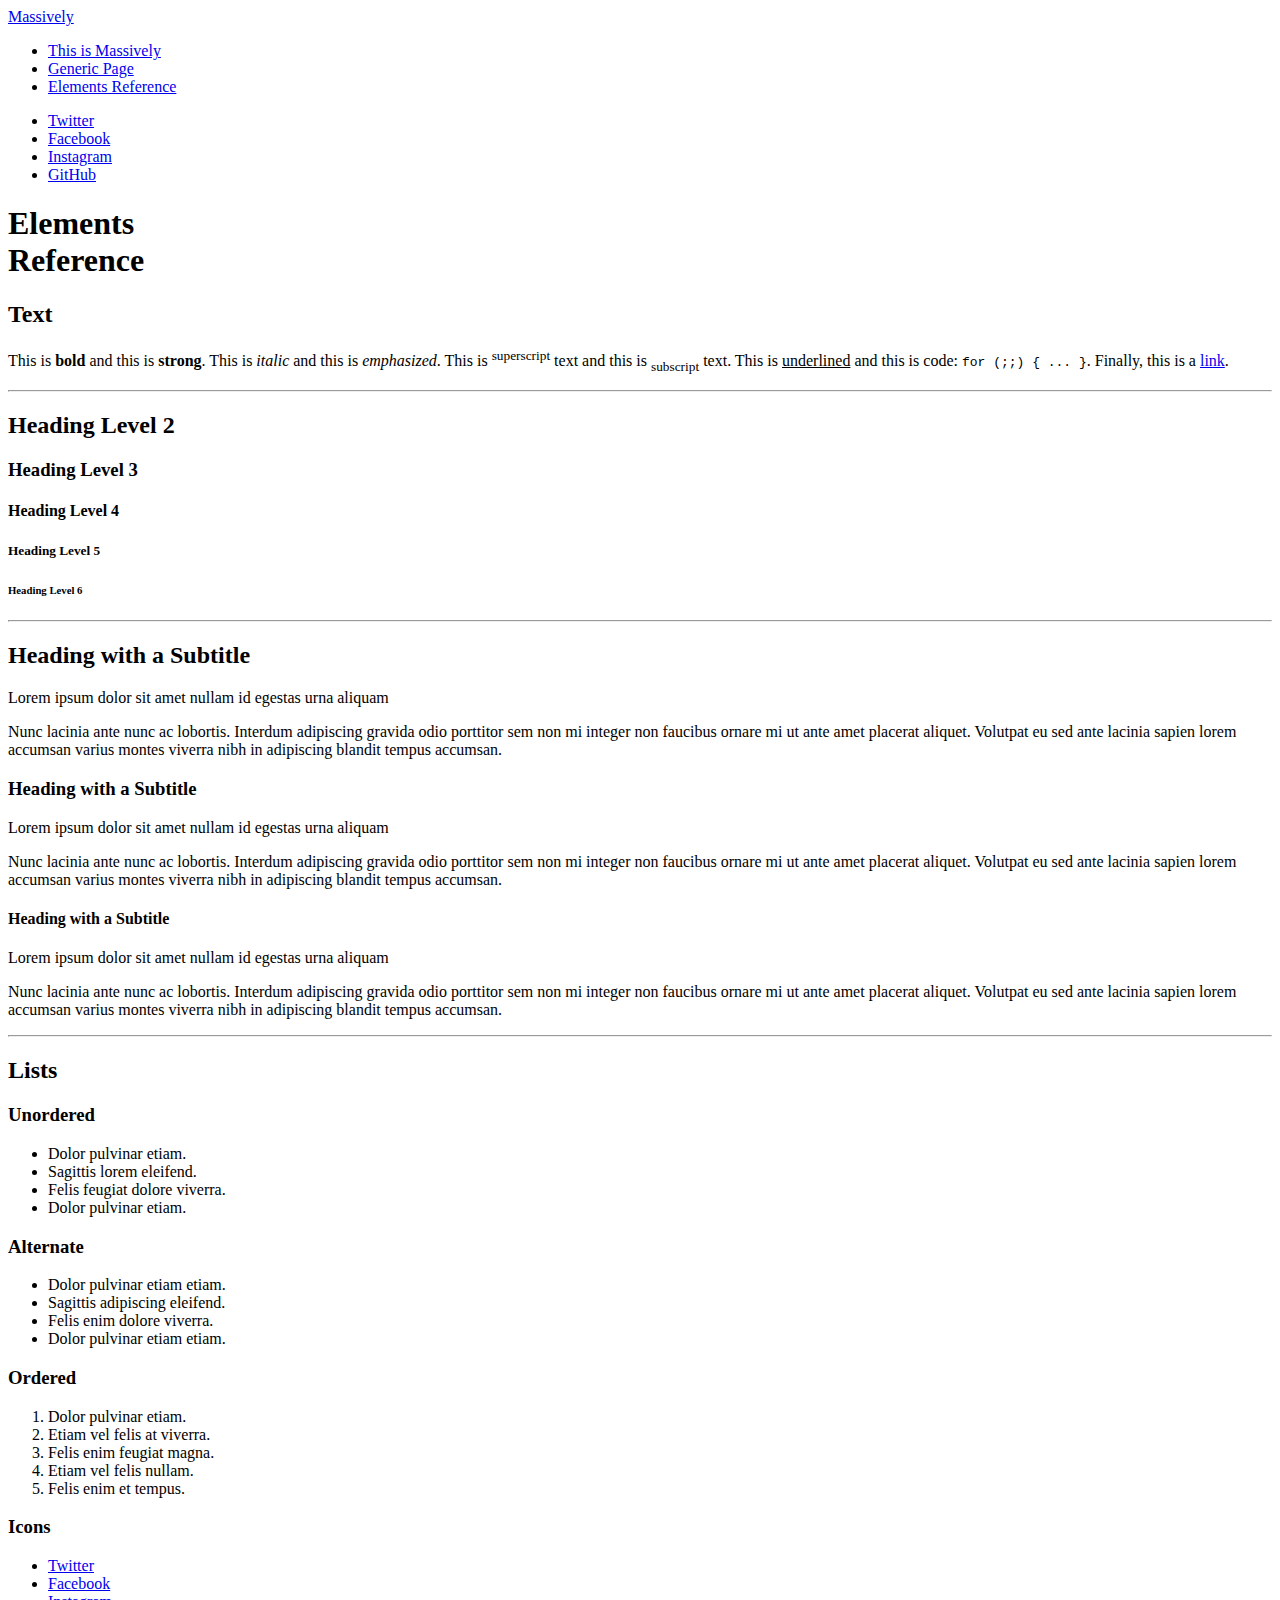
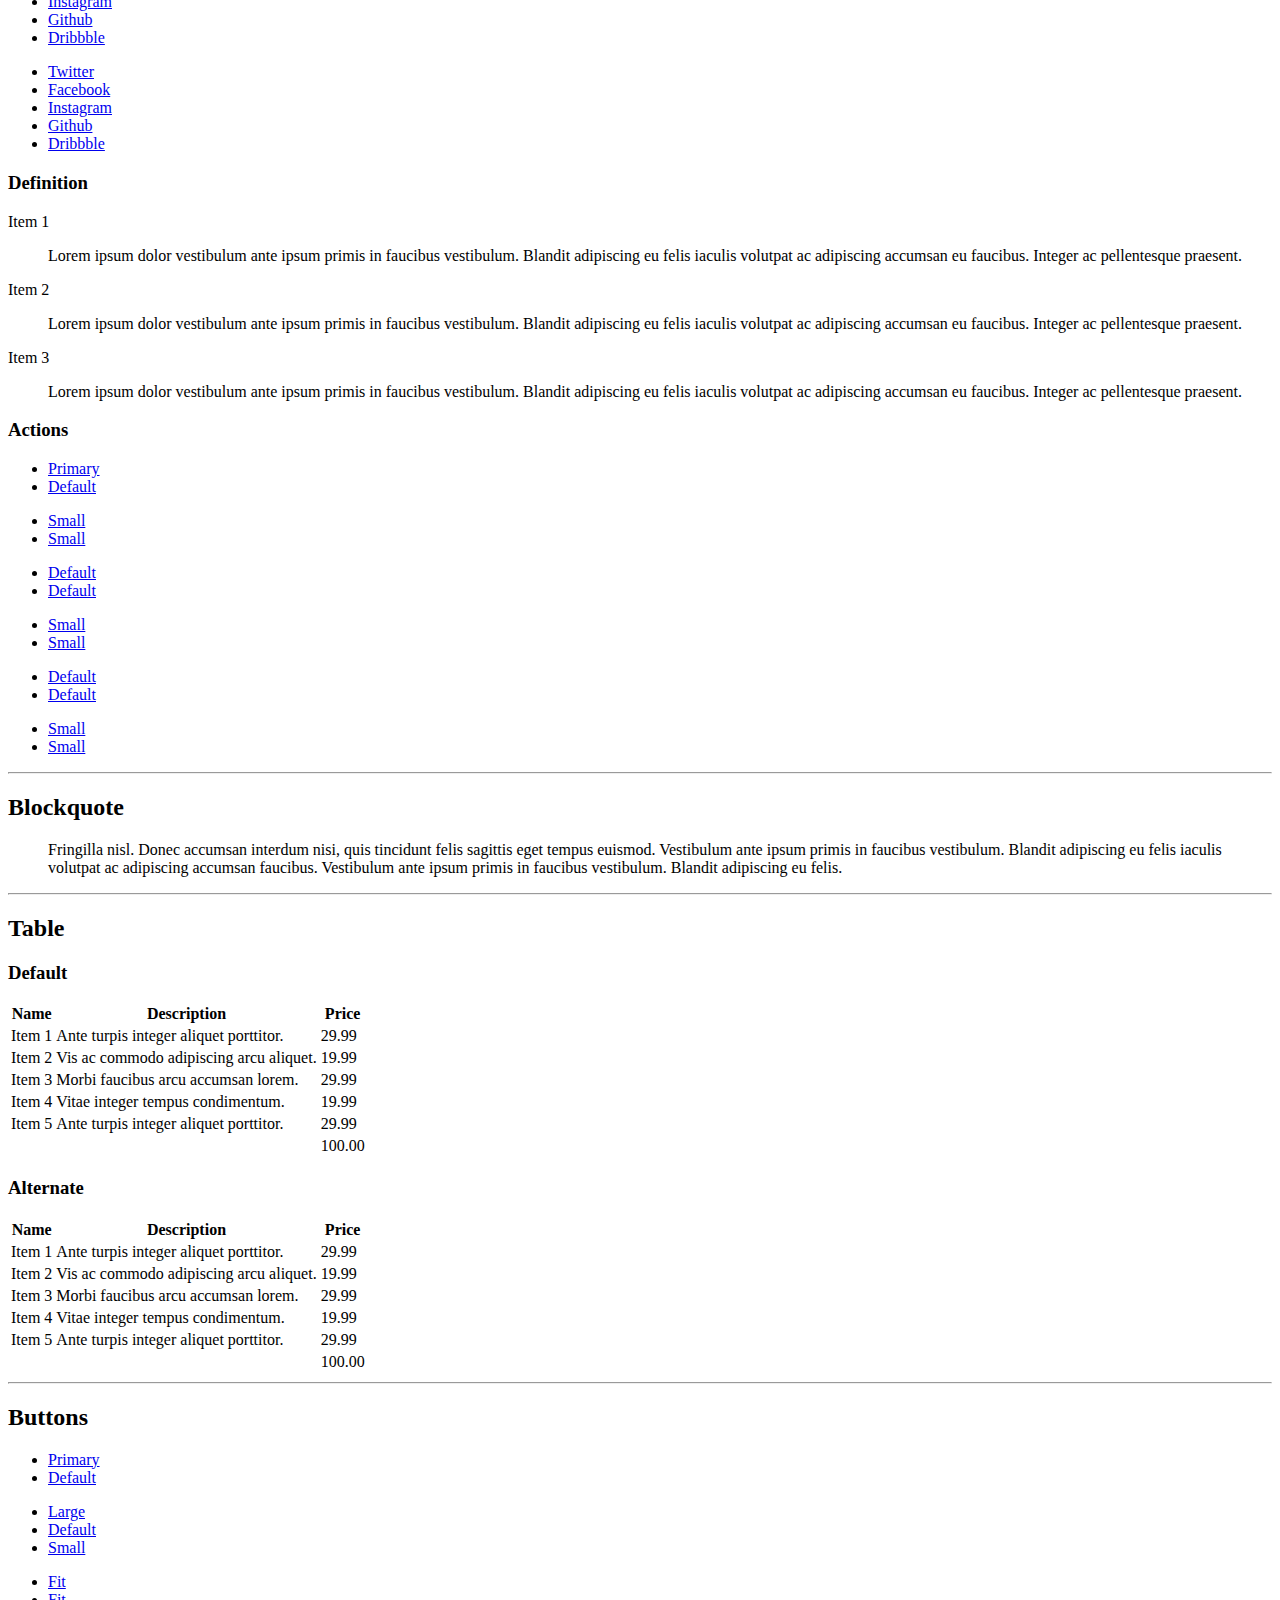
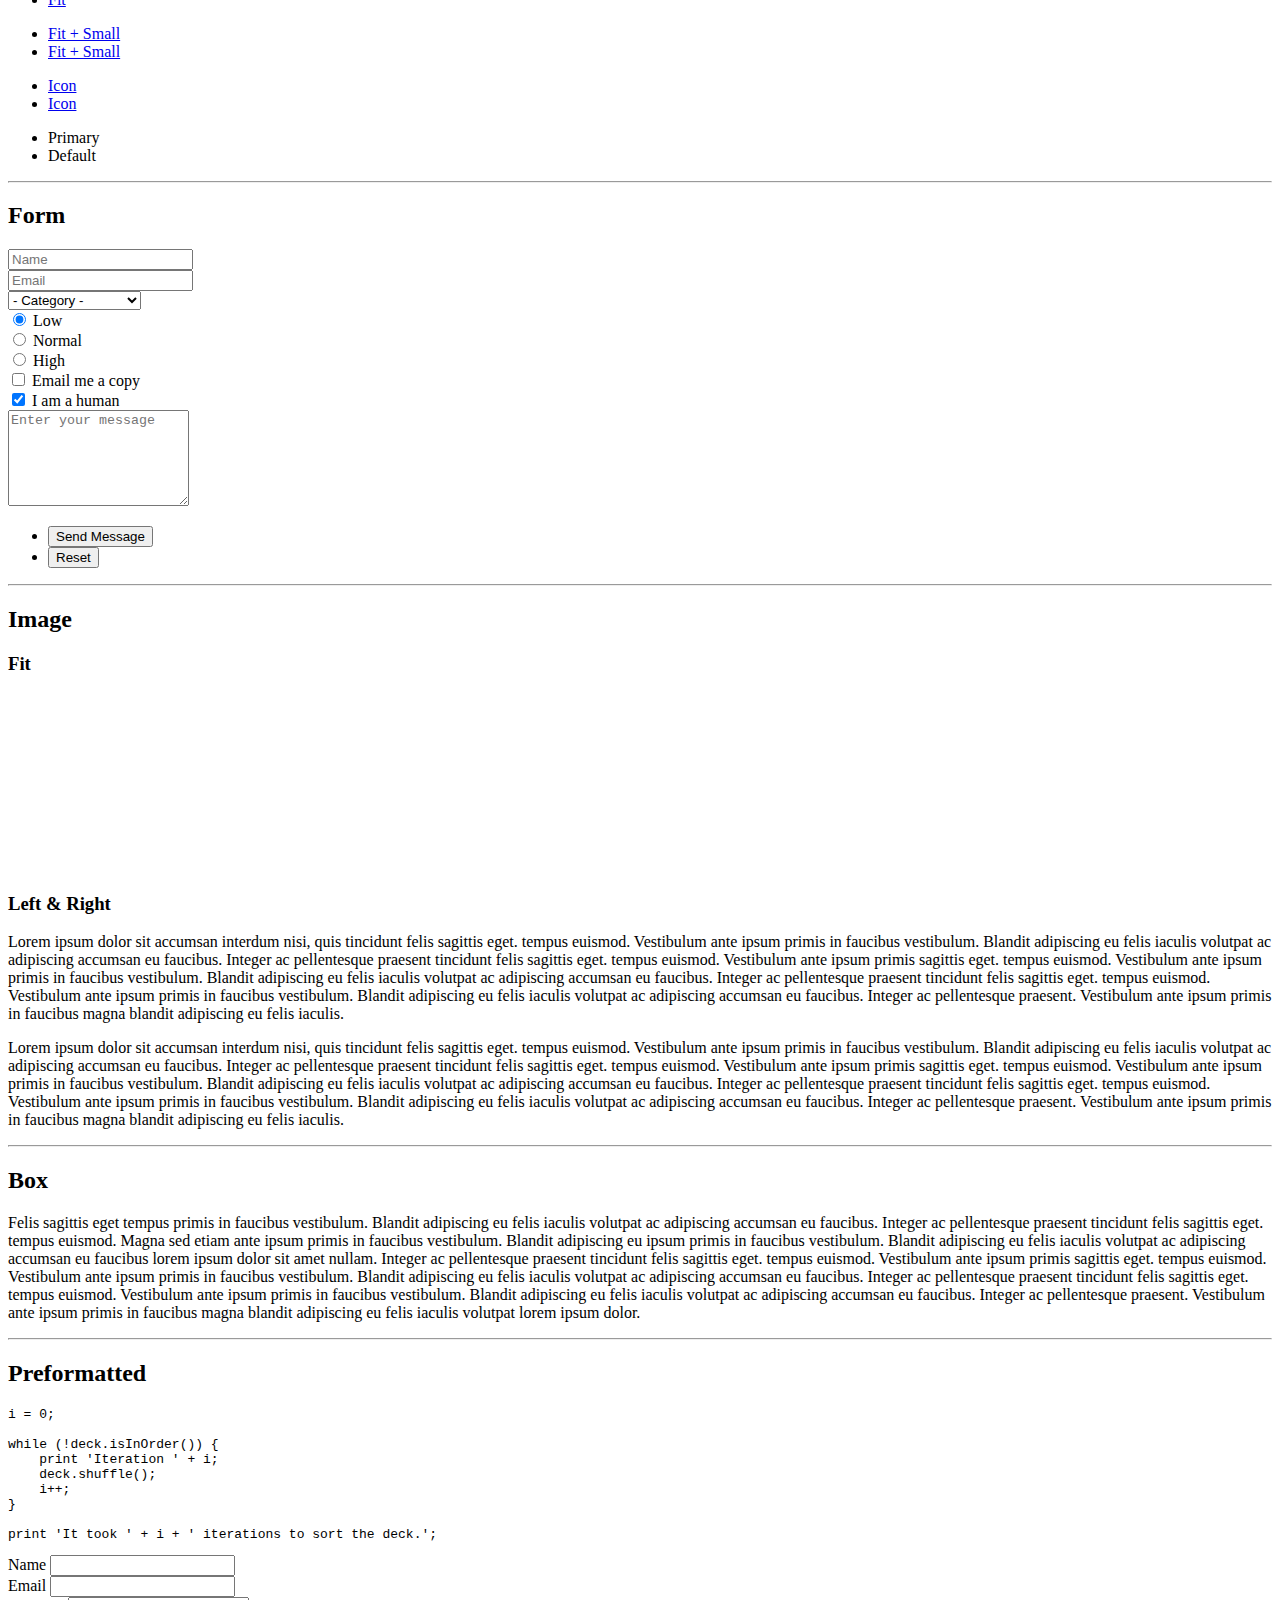
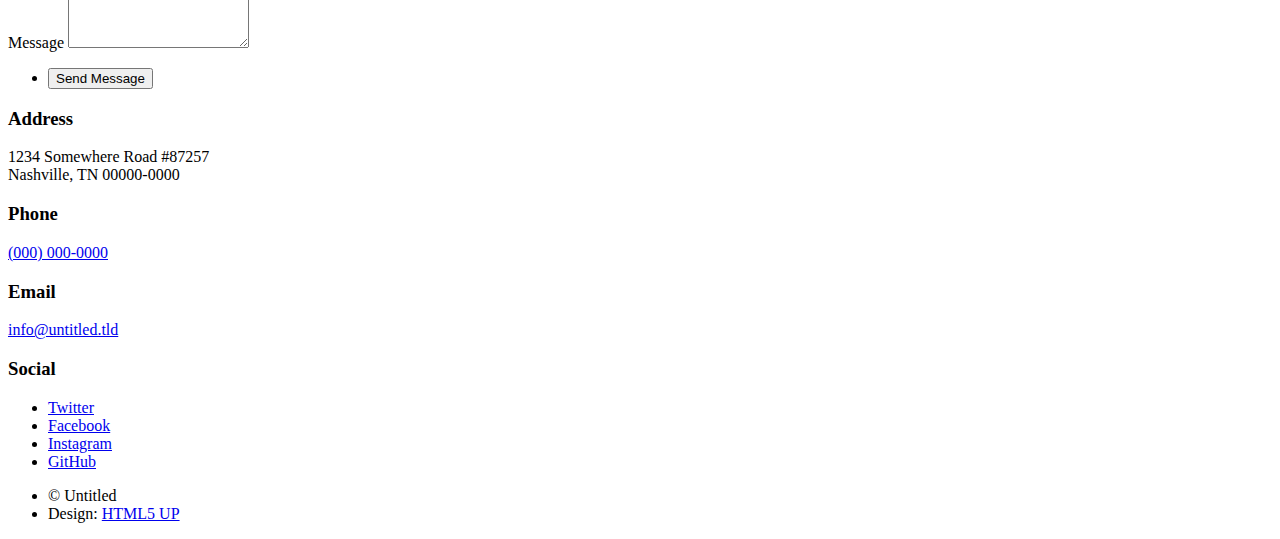
==== elements.html @ d2942ad8 "Add files via upload" ====
<!DOCTYPE HTML>
<!--
	Massively by HTML5 UP
	html5up.net | @ajlkn
	Free for personal and commercial use under the CCA 3.0 license (html5up.net/license)
-->
<html>
	<head>
		<title>Elements Reference - Massively by HTML5 UP</title>
		<meta charset="utf-8" />
		<meta name="viewport" content="width=device-width, initial-scale=1, user-scalable=no" />
		<link rel="stylesheet" href="assets/css/main.css" />
		<noscript><link rel="stylesheet" href="assets/css/noscript.css" /></noscript>
	</head>
	<body class="is-preload">

		<!-- Wrapper -->
			<div id="wrapper">

				<!-- Header -->
					<header id="header">
						<a href="index.html" class="logo">Massively</a>
					</header>

				<!-- Nav -->
					<nav id="nav">
						<ul class="links">
							<li><a href="index.html">This is Massively</a></li>
							<li><a href="generic.html">Generic Page</a></li>
							<li class="active"><a href="elements.html">Elements Reference</a></li>
						</ul>
						<ul class="icons">
							<li><a href="#" class="icon brands fa-twitter"><span class="label">Twitter</span></a></li>
							<li><a href="#" class="icon brands fa-facebook-f"><span class="label">Facebook</span></a></li>
							<li><a href="#" class="icon brands fa-instagram"><span class="label">Instagram</span></a></li>
							<li><a href="#" class="icon brands fa-github"><span class="label">GitHub</span></a></li>
						</ul>
					</nav>

				<!-- Main -->
					<div id="main">

						<!-- Post -->
							<section class="post">
								<header class="major">
									<h1>Elements<br />
									Reference</h1>
								</header>

								<!-- Text stuff -->
									<h2>Text</h2>
									<p>This is <b>bold</b> and this is <strong>strong</strong>. This is <i>italic</i> and this is <em>emphasized</em>.
									This is <sup>superscript</sup> text and this is <sub>subscript</sub> text.
									This is <u>underlined</u> and this is code: <code>for (;;) { ... }</code>.
									Finally, this is a <a href="#">link</a>.</p>
									<hr />
									<h2>Heading Level 2</h2>
									<h3>Heading Level 3</h3>
									<h4>Heading Level 4</h4>
									<h5>Heading Level 5</h5>
									<h6>Heading Level 6</h6>
									<hr />
									<header>
										<h2>Heading with a Subtitle</h2>
										<p>Lorem ipsum dolor sit amet nullam id egestas urna aliquam</p>
									</header>
									<p>Nunc lacinia ante nunc ac lobortis. Interdum adipiscing gravida odio porttitor sem non mi integer non faucibus ornare mi ut ante amet placerat aliquet. Volutpat eu sed ante lacinia sapien lorem accumsan varius montes viverra nibh in adipiscing blandit tempus accumsan.</p>
									<header>
										<h3>Heading with a Subtitle</h3>
										<p>Lorem ipsum dolor sit amet nullam id egestas urna aliquam</p>
									</header>
									<p>Nunc lacinia ante nunc ac lobortis. Interdum adipiscing gravida odio porttitor sem non mi integer non faucibus ornare mi ut ante amet placerat aliquet. Volutpat eu sed ante lacinia sapien lorem accumsan varius montes viverra nibh in adipiscing blandit tempus accumsan.</p>
									<header>
										<h4>Heading with a Subtitle</h4>
										<p>Lorem ipsum dolor sit amet nullam id egestas urna aliquam</p>
									</header>
									<p>Nunc lacinia ante nunc ac lobortis. Interdum adipiscing gravida odio porttitor sem non mi integer non faucibus ornare mi ut ante amet placerat aliquet. Volutpat eu sed ante lacinia sapien lorem accumsan varius montes viverra nibh in adipiscing blandit tempus accumsan.</p>

									<hr />

								<!-- Lists -->
									<h2>Lists</h2>
									<div class="row">
										<div class="col-6 col-12-small">

											<h3>Unordered</h3>
											<ul>
												<li>Dolor pulvinar etiam.</li>
												<li>Sagittis lorem eleifend.</li>
												<li>Felis feugiat dolore viverra.</li>
												<li>Dolor pulvinar etiam.</li>
											</ul>

											<h3>Alternate</h3>
											<ul class="alt">
												<li>Dolor pulvinar etiam etiam.</li>
												<li>Sagittis adipiscing eleifend.</li>
												<li>Felis enim dolore viverra.</li>
												<li>Dolor pulvinar etiam etiam.</li>
											</ul>

										</div>
										<div class="col-6 col-12-small">

											<h3>Ordered</h3>
											<ol>
												<li>Dolor pulvinar etiam.</li>
												<li>Etiam vel felis at viverra.</li>
												<li>Felis enim feugiat magna.</li>
												<li>Etiam vel felis nullam.</li>
												<li>Felis enim et tempus.</li>
											</ol>

											<h3>Icons</h3>
											<ul class="icons">
												<li><a href="#" class="icon brands fa-twitter"><span class="label">Twitter</span></a></li>
												<li><a href="#" class="icon brands fa-facebook-f"><span class="label">Facebook</span></a></li>
												<li><a href="#" class="icon brands fa-instagram"><span class="label">Instagram</span></a></li>
												<li><a href="#" class="icon brands fa-github"><span class="label">Github</span></a></li>
												<li><a href="#" class="icon brands fa-dribbble"><span class="label">Dribbble</span></a></li>
											</ul>
											<ul class="icons alt">
												<li><a href="#" class="icon brands alt fa-twitter"><span class="label">Twitter</span></a></li>
												<li><a href="#" class="icon brands alt fa-facebook-f"><span class="label">Facebook</span></a></li>
												<li><a href="#" class="icon brands alt fa-instagram"><span class="label">Instagram</span></a></li>
												<li><a href="#" class="icon brands alt fa-github"><span class="label">Github</span></a></li>
												<li><a href="#" class="icon brands alt fa-dribbble"><span class="label">Dribbble</span></a></li>
											</ul>

										</div>
									</div>
									<h3>Definition</h3>
									<dl>
										<dt>Item 1</dt>
										<dd>
											<p>Lorem ipsum dolor vestibulum ante ipsum primis in faucibus vestibulum. Blandit adipiscing eu felis iaculis volutpat ac adipiscing accumsan eu faucibus. Integer ac pellentesque praesent.</p>
										</dd>
										<dt>Item 2</dt>
										<dd>
											<p>Lorem ipsum dolor vestibulum ante ipsum primis in faucibus vestibulum. Blandit adipiscing eu felis iaculis volutpat ac adipiscing accumsan eu faucibus. Integer ac pellentesque praesent.</p>
										</dd>
										<dt>Item 3</dt>
										<dd>
											<p>Lorem ipsum dolor vestibulum ante ipsum primis in faucibus vestibulum. Blandit adipiscing eu felis iaculis volutpat ac adipiscing accumsan eu faucibus. Integer ac pellentesque praesent.</p>
										</dd>
									</dl>

									<h3>Actions</h3>
									<ul class="actions">
										<li><a href="#" class="button primary">Primary</a></li>
										<li><a href="#" class="button">Default</a></li>
									</ul>
									<ul class="actions small">
										<li><a href="#" class="button primary small">Small</a></li>
										<li><a href="#" class="button small">Small</a></li>
									</ul>
									<div class="row">
										<div class="col-6 col-12-small">
											<ul class="actions stacked">
												<li><a href="#" class="button primary">Default</a></li>
												<li><a href="#" class="button">Default</a></li>
											</ul>
										</div>
										<div class="col-6 col-12-small">
											<ul class="actions stacked">
												<li><a href="#" class="button primary small">Small</a></li>
												<li><a href="#" class="button small">Small</a></li>
											</ul>
										</div>
									</div>
									<div class="row">
										<div class="col-6 col-12-small">
											<ul class="actions stacked">
												<li><a href="#" class="button primary fit">Default</a></li>
												<li><a href="#" class="button fit">Default</a></li>
											</ul>
										</div>
										<div class="col-6 col-12-small">
											<ul class="actions stacked">
												<li><a href="#" class="button primary small fit">Small</a></li>
												<li><a href="#" class="button small fit">Small</a></li>
											</ul>
										</div>
									</div>

									<hr />

								<!-- Blockquote -->
									<h2>Blockquote</h2>
									<blockquote>Fringilla nisl. Donec accumsan interdum nisi, quis tincidunt felis sagittis eget tempus euismod. Vestibulum ante ipsum primis in faucibus vestibulum. Blandit adipiscing eu felis iaculis volutpat ac adipiscing accumsan faucibus. Vestibulum ante ipsum primis in faucibus vestibulum. Blandit adipiscing eu felis.</blockquote>

									<hr />

								<!-- Table -->
									<h2>Table</h2>

									<h3>Default</h3>
									<div class="table-wrapper">
										<table>
											<thead>
												<tr>
													<th>Name</th>
													<th>Description</th>
													<th>Price</th>
												</tr>
											</thead>
											<tbody>
												<tr>
													<td>Item 1</td>
													<td>Ante turpis integer aliquet porttitor.</td>
													<td>29.99</td>
												</tr>
												<tr>
													<td>Item 2</td>
													<td>Vis ac commodo adipiscing arcu aliquet.</td>
													<td>19.99</td>
												</tr>
												<tr>
													<td>Item 3</td>
													<td> Morbi faucibus arcu accumsan lorem.</td>
													<td>29.99</td>
												</tr>
												<tr>
													<td>Item 4</td>
													<td>Vitae integer tempus condimentum.</td>
													<td>19.99</td>
												</tr>
												<tr>
													<td>Item 5</td>
													<td>Ante turpis integer aliquet porttitor.</td>
													<td>29.99</td>
												</tr>
											</tbody>
											<tfoot>
												<tr>
													<td colspan="2"></td>
													<td>100.00</td>
												</tr>
											</tfoot>
										</table>
									</div>

									<h3>Alternate</h3>
									<div class="table-wrapper">
										<table class="alt">
											<thead>
												<tr>
													<th>Name</th>
													<th>Description</th>
													<th>Price</th>
												</tr>
											</thead>
											<tbody>
												<tr>
													<td>Item 1</td>
													<td>Ante turpis integer aliquet porttitor.</td>
													<td>29.99</td>
												</tr>
												<tr>
													<td>Item 2</td>
													<td>Vis ac commodo adipiscing arcu aliquet.</td>
													<td>19.99</td>
												</tr>
												<tr>
													<td>Item 3</td>
													<td> Morbi faucibus arcu accumsan lorem.</td>
													<td>29.99</td>
												</tr>
												<tr>
													<td>Item 4</td>
													<td>Vitae integer tempus condimentum.</td>
													<td>19.99</td>
												</tr>
												<tr>
													<td>Item 5</td>
													<td>Ante turpis integer aliquet porttitor.</td>
													<td>29.99</td>
												</tr>
											</tbody>
											<tfoot>
												<tr>
													<td colspan="2"></td>
													<td>100.00</td>
												</tr>
											</tfoot>
										</table>
									</div>

									<hr />

								<!-- Buttons -->
									<h2>Buttons</h2>
									<ul class="actions">
										<li><a href="#" class="button primary">Primary</a></li>
										<li><a href="#" class="button">Default</a></li>
									</ul>
									<ul class="actions">
										<li><a href="#" class="button primary large">Large</a></li>
										<li><a href="#" class="button">Default</a></li>
										<li><a href="#" class="button small">Small</a></li>
									</ul>
									<ul class="actions fit">
										<li><a href="#" class="button primary fit">Fit</a></li>
										<li><a href="#" class="button fit">Fit</a></li>
									</ul>
									<ul class="actions fit small">
										<li><a href="#" class="button primary fit small">Fit + Small</a></li>
										<li><a href="#" class="button fit small">Fit + Small</a></li>
									</ul>
									<ul class="actions">
										<li><a href="#" class="button primary icon solid fa-search">Icon</a></li>
										<li><a href="#" class="button icon solid fa-download">Icon</a></li>
									</ul>
									<ul class="actions">
										<li><span class="button primary disabled">Primary</span></li>
										<li><span class="button disabled">Default</span></li>
									</ul>

									<hr />

								<!-- Form -->
									<h2>Form</h2>

									<form method="post" action="#">
										<div class="row gtr-uniform">
											<div class="col-6 col-12-xsmall">
												<input type="text" name="demo-name" id="demo-name" value="" placeholder="Name" />
											</div>
											<div class="col-6 col-12-xsmall">
												<input type="email" name="demo-email" id="demo-email" value="" placeholder="Email" />
											</div>
											<!-- Break -->
											<div class="col-12">
												<select name="demo-category" id="demo-category">
													<option value="">- Category -</option>
													<option value="1">Manufacturing</option>
													<option value="1">Shipping</option>
													<option value="1">Administration</option>
													<option value="1">Human Resources</option>
												</select>
											</div>
											<!-- Break -->
											<div class="col-4 col-12-small">
												<input type="radio" id="demo-priority-low" name="demo-priority" checked>
												<label for="demo-priority-low">Low</label>
											</div>
											<div class="col-4 col-12-small">
												<input type="radio" id="demo-priority-normal" name="demo-priority">
												<label for="demo-priority-normal">Normal</label>
											</div>
											<div class="col-4 col-12-small">
												<input type="radio" id="demo-priority-high" name="demo-priority">
												<label for="demo-priority-high">High</label>
											</div>
											<!-- Break -->
											<div class="col-6 col-12-small">
												<input type="checkbox" id="demo-copy" name="demo-copy">
												<label for="demo-copy">Email me a copy</label>
											</div>
											<div class="col-6 col-12-small">
												<input type="checkbox" id="demo-human" name="demo-human" checked>
												<label for="demo-human">I am a human</label>
											</div>
											<!-- Break -->
											<div class="col-12">
												<textarea name="demo-message" id="demo-message" placeholder="Enter your message" rows="6"></textarea>
											</div>
											<!-- Break -->
											<div class="col-12">
												<ul class="actions">
													<li><input type="submit" value="Send Message" class="primary" /></li>
													<li><input type="reset" value="Reset" /></li>
												</ul>
											</div>
										</div>
									</form>

									<hr />

								<!-- Image -->
									<h2>Image</h2>

									<h3>Fit</h3>
									<span class="image fit"><img src="images/pic01.jpg" alt="" /></span>
									<div class="box alt">
										<div class="row gtr-50 gtr-uniform">
											<div class="col-4"><span class="image fit"><img src="images/pic02.jpg" alt="" /></span></div>
											<div class="col-4"><span class="image fit"><img src="images/pic03.jpg" alt="" /></span></div>
											<div class="col-4"><span class="image fit"><img src="images/pic04.jpg" alt="" /></span></div>
											<!-- Break -->
											<div class="col-4"><span class="image fit"><img src="images/pic04.jpg" alt="" /></span></div>
											<div class="col-4"><span class="image fit"><img src="images/pic02.jpg" alt="" /></span></div>
											<div class="col-4"><span class="image fit"><img src="images/pic03.jpg" alt="" /></span></div>
											<!-- Break -->
											<div class="col-4"><span class="image fit"><img src="images/pic03.jpg" alt="" /></span></div>
											<div class="col-4"><span class="image fit"><img src="images/pic04.jpg" alt="" /></span></div>
											<div class="col-4"><span class="image fit"><img src="images/pic02.jpg" alt="" /></span></div>
										</div>
									</div>

									<h3>Left &amp; Right</h3>
									<p><span class="image left"><img src="images/pic08.jpg" alt="" /></span>Lorem ipsum dolor sit accumsan interdum nisi, quis tincidunt felis sagittis eget. tempus euismod. Vestibulum ante ipsum primis in faucibus vestibulum. Blandit adipiscing eu felis iaculis volutpat ac adipiscing accumsan eu faucibus. Integer ac pellentesque praesent tincidunt felis sagittis eget. tempus euismod. Vestibulum ante ipsum primis sagittis eget. tempus euismod. Vestibulum ante ipsum primis in faucibus vestibulum. Blandit adipiscing eu felis iaculis volutpat ac adipiscing accumsan eu faucibus. Integer ac pellentesque praesent tincidunt felis sagittis eget. tempus euismod. Vestibulum ante ipsum primis in faucibus vestibulum. Blandit adipiscing eu felis iaculis volutpat ac adipiscing accumsan eu faucibus. Integer ac pellentesque praesent. Vestibulum ante ipsum primis in faucibus magna blandit adipiscing eu felis iaculis.</p>
									<p><span class="image right"><img src="images/pic09.jpg" alt="" /></span>Lorem ipsum dolor sit accumsan interdum nisi, quis tincidunt felis sagittis eget. tempus euismod. Vestibulum ante ipsum primis in faucibus vestibulum. Blandit adipiscing eu felis iaculis volutpat ac adipiscing accumsan eu faucibus. Integer ac pellentesque praesent tincidunt felis sagittis eget. tempus euismod. Vestibulum ante ipsum primis sagittis eget. tempus euismod. Vestibulum ante ipsum primis in faucibus vestibulum. Blandit adipiscing eu felis iaculis volutpat ac adipiscing accumsan eu faucibus. Integer ac pellentesque praesent tincidunt felis sagittis eget. tempus euismod. Vestibulum ante ipsum primis in faucibus vestibulum. Blandit adipiscing eu felis iaculis volutpat ac adipiscing accumsan eu faucibus. Integer ac pellentesque praesent. Vestibulum ante ipsum primis in faucibus magna blandit adipiscing eu felis iaculis.</p>

									<hr />

								<!-- Box -->
									<h2>Box</h2>
									<div class="box">
										<p>Felis sagittis eget tempus primis in faucibus vestibulum. Blandit adipiscing eu felis iaculis volutpat ac adipiscing accumsan eu faucibus. Integer ac pellentesque praesent tincidunt felis sagittis eget. tempus euismod. Magna sed etiam ante ipsum primis in faucibus vestibulum. Blandit adipiscing eu ipsum primis in faucibus vestibulum. Blandit adipiscing eu felis iaculis volutpat ac adipiscing accumsan eu faucibus lorem ipsum dolor sit amet nullam. Integer ac pellentesque praesent tincidunt felis sagittis eget. tempus euismod. Vestibulum ante ipsum primis sagittis eget. tempus euismod. Vestibulum ante ipsum primis in faucibus vestibulum. Blandit adipiscing eu felis iaculis volutpat ac adipiscing accumsan eu faucibus. Integer ac pellentesque praesent tincidunt felis sagittis eget. tempus euismod. Vestibulum ante ipsum primis in faucibus vestibulum. Blandit adipiscing eu felis iaculis volutpat ac adipiscing accumsan eu faucibus. Integer ac pellentesque praesent. Vestibulum ante ipsum primis in faucibus magna blandit adipiscing eu felis iaculis volutpat lorem ipsum dolor.</p>
									</div>

									<hr />

								<!-- Preformatted Code -->
									<h2>Preformatted</h2>
									<pre><code>i = 0;

while (!deck.isInOrder()) {
    print 'Iteration ' + i;
    deck.shuffle();
    i++;
}

print 'It took ' + i + ' iterations to sort the deck.';
</code></pre>

							</section>

					</div>

				<!-- Footer -->
					<footer id="footer">
						<section>
							<form method="post" action="#">
								<div class="fields">
									<div class="field">
										<label for="name">Name</label>
										<input type="text" name="name" id="name" />
									</div>
									<div class="field">
										<label for="email">Email</label>
										<input type="text" name="email" id="email" />
									</div>
									<div class="field">
										<label for="message">Message</label>
										<textarea name="message" id="message" rows="3"></textarea>
									</div>
								</div>
								<ul class="actions">
									<li><input type="submit" value="Send Message" /></li>
								</ul>
							</form>
						</section>
						<section class="split contact">
							<section class="alt">
								<h3>Address</h3>
								<p>1234 Somewhere Road #87257<br />
								Nashville, TN 00000-0000</p>
							</section>
							<section>
								<h3>Phone</h3>
								<p><a href="#">(000) 000-0000</a></p>
							</section>
							<section>
								<h3>Email</h3>
								<p><a href="#">info@untitled.tld</a></p>
							</section>
							<section>
								<h3>Social</h3>
								<ul class="icons alt">
									<li><a href="#" class="icon brands alt fa-twitter"><span class="label">Twitter</span></a></li>
									<li><a href="#" class="icon brands alt fa-facebook-f"><span class="label">Facebook</span></a></li>
									<li><a href="#" class="icon brands alt fa-instagram"><span class="label">Instagram</span></a></li>
									<li><a href="#" class="icon brands alt fa-github"><span class="label">GitHub</span></a></li>
								</ul>
							</section>
						</section>
					</footer>

				<!-- Copyright -->
					<div id="copyright">
						<ul><li>&copy; Untitled</li><li>Design: <a href="https://html5up.net">HTML5 UP</a></li></ul>
					</div>

			</div>

		<!-- Scripts -->
			<script src="assets/js/jquery.min.js"></script>
			<script src="assets/js/jquery.scrollex.min.js"></script>
			<script src="assets/js/jquery.scrolly.min.js"></script>
			<script src="assets/js/browser.min.js"></script>
			<script src="assets/js/breakpoints.min.js"></script>
			<script src="assets/js/util.js"></script>
			<script src="assets/js/main.js"></script>

	</body>
</html>
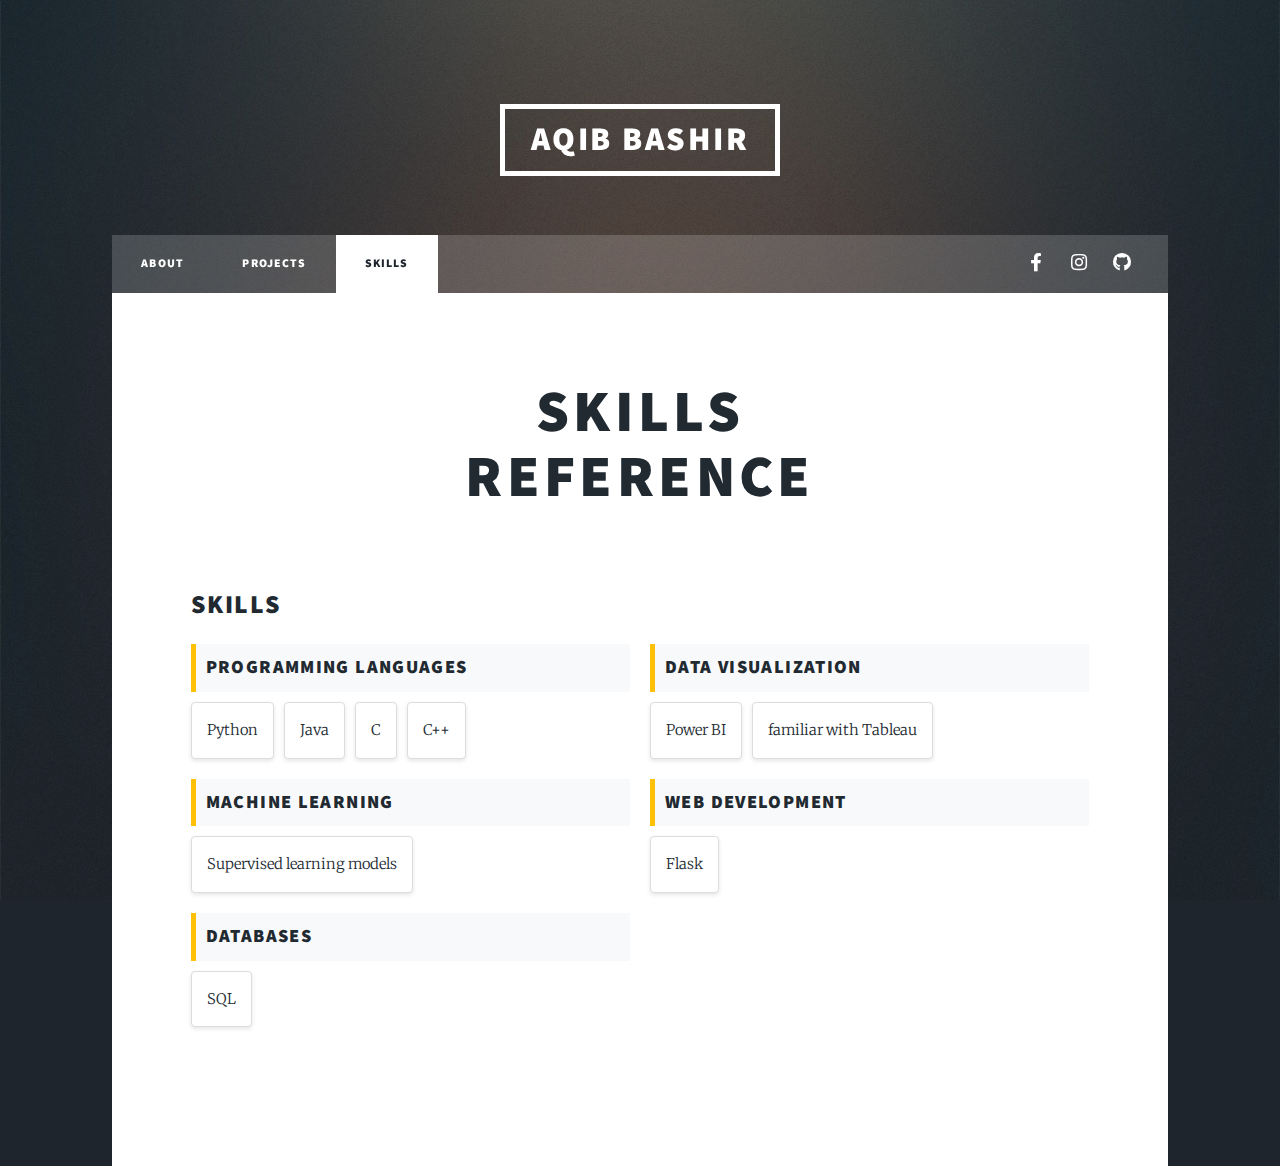
==== commit ce20387a: "Update elements.html" ====
--- a/elements.html
+++ b/elements.html
@@ -6,7 +6,7 @@
 -->
 <html>
 	<head>
-		<title>Elements Reference - Massively by HTML5 UP</title>
+		<title>Aqib Bashir</title>
 		<meta charset="utf-8" />
 		<meta name="viewport" content="width=device-width, initial-scale=1, user-scalable=no" />
 		<link rel="stylesheet" href="assets/css/main.css" />
@@ -19,22 +19,21 @@
 
 				<!-- Header -->
 					<header id="header">
-						<a href="index.html" class="logo">Massively</a>
+						<a href="index.html" class="logo">Aqib Bashir</a>
 					</header>
 
 				<!-- Nav -->
 					<nav id="nav">
 						<ul class="links">
-							<li><a href="index.html">This is Massively</a></li>
-							<li><a href="generic.html">Generic Page</a></li>
-							<li class="active"><a href="elements.html">Elements Reference</a></li>
+							<li><a href="index.html">About</a></li>
+							<li><a href="generic.html">Projects</a></li>
+							<li class="active"><a href="elements.html">skills</a></li>
 						</ul>
 						<ul class="icons">
-							<li><a href="#" class="icon brands fa-twitter"><span class="label">Twitter</span></a></li>
-							<li><a href="#" class="icon brands fa-facebook-f"><span class="label">Facebook</span></a></li>
-							<li><a href="#" class="icon brands fa-instagram"><span class="label">Instagram</span></a></li>
-							<li><a href="#" class="icon brands fa-github"><span class="label">GitHub</span></a></li>
-						</ul>
+							<li><a href="https://www.facebook.com/aqib.bashir.35110" class="icon brands fa-facebook-f"><span class="label">Facebook</span></a></li>
+							<li><a href="https://www.instagram.com/aqibbashir853/?hl=en" class="icon brands fa-instagram"><span class="label">Instagram</span></a></li>
+							<li><a href="https://github.com/AkibBashir" class="icon brands fa-github"><span class="label">GitHub</span></a></li>
+							</ul>
 					</nav>
 
 				<!-- Main -->
@@ -43,447 +42,95 @@
 						<!-- Post -->
 							<section class="post">
 								<header class="major">
-									<h1>Elements<br />
+									<h1>Skills<br />
 									Reference</h1>
 								</header>
 
-								<!-- Text stuff -->
-									<h2>Text</h2>
-									<p>This is <b>bold</b> and this is <strong>strong</strong>. This is <i>italic</i> and this is <em>emphasized</em>.
-									This is <sup>superscript</sup> text and this is <sub>subscript</sub> text.
-									This is <u>underlined</u> and this is code: <code>for (;;) { ... }</code>.
-									Finally, this is a <a href="#">link</a>.</p>
-									<hr />
-									<h2>Heading Level 2</h2>
-									<h3>Heading Level 3</h3>
-									<h4>Heading Level 4</h4>
-									<h5>Heading Level 5</h5>
-									<h6>Heading Level 6</h6>
-									<hr />
-									<header>
-										<h2>Heading with a Subtitle</h2>
-										<p>Lorem ipsum dolor sit amet nullam id egestas urna aliquam</p>
-									</header>
-									<p>Nunc lacinia ante nunc ac lobortis. Interdum adipiscing gravida odio porttitor sem non mi integer non faucibus ornare mi ut ante amet placerat aliquet. Volutpat eu sed ante lacinia sapien lorem accumsan varius montes viverra nibh in adipiscing blandit tempus accumsan.</p>
-									<header>
-										<h3>Heading with a Subtitle</h3>
-										<p>Lorem ipsum dolor sit amet nullam id egestas urna aliquam</p>
-									</header>
-									<p>Nunc lacinia ante nunc ac lobortis. Interdum adipiscing gravida odio porttitor sem non mi integer non faucibus ornare mi ut ante amet placerat aliquet. Volutpat eu sed ante lacinia sapien lorem accumsan varius montes viverra nibh in adipiscing blandit tempus accumsan.</p>
-									<header>
-										<h4>Heading with a Subtitle</h4>
-										<p>Lorem ipsum dolor sit amet nullam id egestas urna aliquam</p>
-									</header>
-									<p>Nunc lacinia ante nunc ac lobortis. Interdum adipiscing gravida odio porttitor sem non mi integer non faucibus ornare mi ut ante amet placerat aliquet. Volutpat eu sed ante lacinia sapien lorem accumsan varius montes viverra nibh in adipiscing blandit tempus accumsan.</p>
+				<style>
+				    .skills-section {
+					max-width: 1200px;
+					margin: 0 auto;
+					padding: 20px;
+					margin-bottom: 40px; /* Added margin-bottom for spacing */
+				
+				    }
+				    .skills-category {
+					width: calc(50% - 10px);
+					margin-bottom: 20px;
+					box-sizing: border-box;
+				    }
+				    .skills-category h3 {
+					background-color: #f8f9fa;
+					padding: 10px;
+					border-left: 5px solid #ffc107; /* Yellow border */
+					margin-bottom: 10px;
+				    }
+				    .skills-list {
+					display: flex;
+					flex-wrap: wrap;
+					gap: 10px;
+				    }
+				    .skill-item {
+					background-color: #fff;
+					border: 1px solid #ddd;
+					border-radius: 4px;
+					padding: 10px 15px;
+					box-shadow: 0 2px 4px rgba(0,0,0,0.1);
+					text-align: center;
+				    }
+				    .skills-row {
+					display: flex;
+					flex-wrap: wrap;
+					gap: 20px;
+				    }
+				</style>
+				
+				<div class="skills-section">
+				    <h2 class="text-center mb-4">Skills</h2>
+				
+				    <div class="skills-row">
+					<div class="skills-category">
+					    <h3>Programming Languages</h3>
+					    <div class="skills-list">
+						<div class="skill-item">Python</div>
+						<div class="skill-item">Java</div>
+						<div class="skill-item">C</div>
+						<div class="skill-item">C++</div>
+					    </div>
+					</div>
+					    <div class="skills-category">
+					    <h3>Data Visualization</h3>
+					    <div class="skills-list">
+						<div class="skill-item">Power BI</div>
+						<div class="skill-item">familiar with Tableau</div>
+					    </div>
+					</div>
+				    </div>
+				    <div class="skills-row">
+					<div class="skills-category">
+					    <h3>Machine Learning</h3>
+					    <div class="skills-list">
+						<div class="skill-item">Supervised learning models</div>
+					    </div>
+					</div>
+					<div class="skills-category">
+					    <h3>Web Development</h3>
+					    <div class="skills-list">
+						<div class="skill-item">Flask</div>
+					    </div>
+					</div>
+				    </div>
+				    <div class="skills-row">
+					<div class="skills-category">
+					    <h3>Databases</h3>
+					    <div class="skills-list">
+						<div class="skill-item">SQL</div>
+					    </div>
+					</div>   
+				    </div>
+				</div>
 
-									<hr />
 
-								<!-- Lists -->
-									<h2>Lists</h2>
-									<div class="row">
-										<div class="col-6 col-12-small">
-
-											<h3>Unordered</h3>
-											<ul>
-												<li>Dolor pulvinar etiam.</li>
-												<li>Sagittis lorem eleifend.</li>
-												<li>Felis feugiat dolore viverra.</li>
-												<li>Dolor pulvinar etiam.</li>
-											</ul>
-
-											<h3>Alternate</h3>
-											<ul class="alt">
-												<li>Dolor pulvinar etiam etiam.</li>
-												<li>Sagittis adipiscing eleifend.</li>
-												<li>Felis enim dolore viverra.</li>
-												<li>Dolor pulvinar etiam etiam.</li>
-											</ul>
-
-										</div>
-										<div class="col-6 col-12-small">
-
-											<h3>Ordered</h3>
-											<ol>
-												<li>Dolor pulvinar etiam.</li>
-												<li>Etiam vel felis at viverra.</li>
-												<li>Felis enim feugiat magna.</li>
-												<li>Etiam vel felis nullam.</li>
-												<li>Felis enim et tempus.</li>
-											</ol>
-
-											<h3>Icons</h3>
-											<ul class="icons">
-												<li><a href="#" class="icon brands fa-twitter"><span class="label">Twitter</span></a></li>
-												<li><a href="#" class="icon brands fa-facebook-f"><span class="label">Facebook</span></a></li>
-												<li><a href="#" class="icon brands fa-instagram"><span class="label">Instagram</span></a></li>
-												<li><a href="#" class="icon brands fa-github"><span class="label">Github</span></a></li>
-												<li><a href="#" class="icon brands fa-dribbble"><span class="label">Dribbble</span></a></li>
-											</ul>
-											<ul class="icons alt">
-												<li><a href="#" class="icon brands alt fa-twitter"><span class="label">Twitter</span></a></li>
-												<li><a href="#" class="icon brands alt fa-facebook-f"><span class="label">Facebook</span></a></li>
-												<li><a href="#" class="icon brands alt fa-instagram"><span class="label">Instagram</span></a></li>
-												<li><a href="#" class="icon brands alt fa-github"><span class="label">Github</span></a></li>
-												<li><a href="#" class="icon brands alt fa-dribbble"><span class="label">Dribbble</span></a></li>
-											</ul>
-
-										</div>
-									</div>
-									<h3>Definition</h3>
-									<dl>
-										<dt>Item 1</dt>
-										<dd>
-											<p>Lorem ipsum dolor vestibulum ante ipsum primis in faucibus vestibulum. Blandit adipiscing eu felis iaculis volutpat ac adipiscing accumsan eu faucibus. Integer ac pellentesque praesent.</p>
-										</dd>
-										<dt>Item 2</dt>
-										<dd>
-											<p>Lorem ipsum dolor vestibulum ante ipsum primis in faucibus vestibulum. Blandit adipiscing eu felis iaculis volutpat ac adipiscing accumsan eu faucibus. Integer ac pellentesque praesent.</p>
-										</dd>
-										<dt>Item 3</dt>
-										<dd>
-											<p>Lorem ipsum dolor vestibulum ante ipsum primis in faucibus vestibulum. Blandit adipiscing eu felis iaculis volutpat ac adipiscing accumsan eu faucibus. Integer ac pellentesque praesent.</p>
-										</dd>
-									</dl>
-
-									<h3>Actions</h3>
-									<ul class="actions">
-										<li><a href="#" class="button primary">Primary</a></li>
-										<li><a href="#" class="button">Default</a></li>
-									</ul>
-									<ul class="actions small">
-										<li><a href="#" class="button primary small">Small</a></li>
-										<li><a href="#" class="button small">Small</a></li>
-									</ul>
-									<div class="row">
-										<div class="col-6 col-12-small">
-											<ul class="actions stacked">
-												<li><a href="#" class="button primary">Default</a></li>
-												<li><a href="#" class="button">Default</a></li>
-											</ul>
-										</div>
-										<div class="col-6 col-12-small">
-											<ul class="actions stacked">
-												<li><a href="#" class="button primary small">Small</a></li>
-												<li><a href="#" class="button small">Small</a></li>
-											</ul>
-										</div>
-									</div>
-									<div class="row">
-										<div class="col-6 col-12-small">
-											<ul class="actions stacked">
-												<li><a href="#" class="button primary fit">Default</a></li>
-												<li><a href="#" class="button fit">Default</a></li>
-											</ul>
-										</div>
-										<div class="col-6 col-12-small">
-											<ul class="actions stacked">
-												<li><a href="#" class="button primary small fit">Small</a></li>
-												<li><a href="#" class="button small fit">Small</a></li>
-											</ul>
-										</div>
-									</div>
-
-									<hr />
-
-								<!-- Blockquote -->
-									<h2>Blockquote</h2>
-									<blockquote>Fringilla nisl. Donec accumsan interdum nisi, quis tincidunt felis sagittis eget tempus euismod. Vestibulum ante ipsum primis in faucibus vestibulum. Blandit adipiscing eu felis iaculis volutpat ac adipiscing accumsan faucibus. Vestibulum ante ipsum primis in faucibus vestibulum. Blandit adipiscing eu felis.</blockquote>
-
-									<hr />
-
-								<!-- Table -->
-									<h2>Table</h2>
-
-									<h3>Default</h3>
-									<div class="table-wrapper">
-										<table>
-											<thead>
-												<tr>
-													<th>Name</th>
-													<th>Description</th>
-													<th>Price</th>
-												</tr>
-											</thead>
-											<tbody>
-												<tr>
-													<td>Item 1</td>
-													<td>Ante turpis integer aliquet porttitor.</td>
-													<td>29.99</td>
-												</tr>
-												<tr>
-													<td>Item 2</td>
-													<td>Vis ac commodo adipiscing arcu aliquet.</td>
-													<td>19.99</td>
-												</tr>
-												<tr>
-													<td>Item 3</td>
-													<td> Morbi faucibus arcu accumsan lorem.</td>
-													<td>29.99</td>
-												</tr>
-												<tr>
-													<td>Item 4</td>
-													<td>Vitae integer tempus condimentum.</td>
-													<td>19.99</td>
-												</tr>
-												<tr>
-													<td>Item 5</td>
-													<td>Ante turpis integer aliquet porttitor.</td>
-													<td>29.99</td>
-												</tr>
-											</tbody>
-											<tfoot>
-												<tr>
-													<td colspan="2"></td>
-													<td>100.00</td>
-												</tr>
-											</tfoot>
-										</table>
-									</div>
-
-									<h3>Alternate</h3>
-									<div class="table-wrapper">
-										<table class="alt">
-											<thead>
-												<tr>
-													<th>Name</th>
-													<th>Description</th>
-													<th>Price</th>
-												</tr>
-											</thead>
-											<tbody>
-												<tr>
-													<td>Item 1</td>
-													<td>Ante turpis integer aliquet porttitor.</td>
-													<td>29.99</td>
-												</tr>
-												<tr>
-													<td>Item 2</td>
-													<td>Vis ac commodo adipiscing arcu aliquet.</td>
-													<td>19.99</td>
-												</tr>
-												<tr>
-													<td>Item 3</td>
-													<td> Morbi faucibus arcu accumsan lorem.</td>
-													<td>29.99</td>
-												</tr>
-												<tr>
-													<td>Item 4</td>
-													<td>Vitae integer tempus condimentum.</td>
-													<td>19.99</td>
-												</tr>
-												<tr>
-													<td>Item 5</td>
-													<td>Ante turpis integer aliquet porttitor.</td>
-													<td>29.99</td>
-												</tr>
-											</tbody>
-											<tfoot>
-												<tr>
-													<td colspan="2"></td>
-													<td>100.00</td>
-												</tr>
-											</tfoot>
-										</table>
-									</div>
-
-									<hr />
-
-								<!-- Buttons -->
-									<h2>Buttons</h2>
-									<ul class="actions">
-										<li><a href="#" class="button primary">Primary</a></li>
-										<li><a href="#" class="button">Default</a></li>
-									</ul>
-									<ul class="actions">
-										<li><a href="#" class="button primary large">Large</a></li>
-										<li><a href="#" class="button">Default</a></li>
-										<li><a href="#" class="button small">Small</a></li>
-									</ul>
-									<ul class="actions fit">
-										<li><a href="#" class="button primary fit">Fit</a></li>
-										<li><a href="#" class="button fit">Fit</a></li>
-									</ul>
-									<ul class="actions fit small">
-										<li><a href="#" class="button primary fit small">Fit + Small</a></li>
-										<li><a href="#" class="button fit small">Fit + Small</a></li>
-									</ul>
-									<ul class="actions">
-										<li><a href="#" class="button primary icon solid fa-search">Icon</a></li>
-										<li><a href="#" class="button icon solid fa-download">Icon</a></li>
-									</ul>
-									<ul class="actions">
-										<li><span class="button primary disabled">Primary</span></li>
-										<li><span class="button disabled">Default</span></li>
-									</ul>
-
-									<hr />
-
-								<!-- Form -->
-									<h2>Form</h2>
-
-									<form method="post" action="#">
-										<div class="row gtr-uniform">
-											<div class="col-6 col-12-xsmall">
-												<input type="text" name="demo-name" id="demo-name" value="" placeholder="Name" />
-											</div>
-											<div class="col-6 col-12-xsmall">
-												<input type="email" name="demo-email" id="demo-email" value="" placeholder="Email" />
-											</div>
-											<!-- Break -->
-											<div class="col-12">
-												<select name="demo-category" id="demo-category">
-													<option value="">- Category -</option>
-													<option value="1">Manufacturing</option>
-													<option value="1">Shipping</option>
-													<option value="1">Administration</option>
-													<option value="1">Human Resources</option>
-												</select>
-											</div>
-											<!-- Break -->
-											<div class="col-4 col-12-small">
-												<input type="radio" id="demo-priority-low" name="demo-priority" checked>
-												<label for="demo-priority-low">Low</label>
-											</div>
-											<div class="col-4 col-12-small">
-												<input type="radio" id="demo-priority-normal" name="demo-priority">
-												<label for="demo-priority-normal">Normal</label>
-											</div>
-											<div class="col-4 col-12-small">
-												<input type="radio" id="demo-priority-high" name="demo-priority">
-												<label for="demo-priority-high">High</label>
-											</div>
-											<!-- Break -->
-											<div class="col-6 col-12-small">
-												<input type="checkbox" id="demo-copy" name="demo-copy">
-												<label for="demo-copy">Email me a copy</label>
-											</div>
-											<div class="col-6 col-12-small">
-												<input type="checkbox" id="demo-human" name="demo-human" checked>
-												<label for="demo-human">I am a human</label>
-											</div>
-											<!-- Break -->
-											<div class="col-12">
-												<textarea name="demo-message" id="demo-message" placeholder="Enter your message" rows="6"></textarea>
-											</div>
-											<!-- Break -->
-											<div class="col-12">
-												<ul class="actions">
-													<li><input type="submit" value="Send Message" class="primary" /></li>
-													<li><input type="reset" value="Reset" /></li>
-												</ul>
-											</div>
-										</div>
-									</form>
-
-									<hr />
-
-								<!-- Image -->
-									<h2>Image</h2>
-
-									<h3>Fit</h3>
-									<span class="image fit"><img src="images/pic01.jpg" alt="" /></span>
-									<div class="box alt">
-										<div class="row gtr-50 gtr-uniform">
-											<div class="col-4"><span class="image fit"><img src="images/pic02.jpg" alt="" /></span></div>
-											<div class="col-4"><span class="image fit"><img src="images/pic03.jpg" alt="" /></span></div>
-											<div class="col-4"><span class="image fit"><img src="images/pic04.jpg" alt="" /></span></div>
-											<!-- Break -->
-											<div class="col-4"><span class="image fit"><img src="images/pic04.jpg" alt="" /></span></div>
-											<div class="col-4"><span class="image fit"><img src="images/pic02.jpg" alt="" /></span></div>
-											<div class="col-4"><span class="image fit"><img src="images/pic03.jpg" alt="" /></span></div>
-											<!-- Break -->
-											<div class="col-4"><span class="image fit"><img src="images/pic03.jpg" alt="" /></span></div>
-											<div class="col-4"><span class="image fit"><img src="images/pic04.jpg" alt="" /></span></div>
-											<div class="col-4"><span class="image fit"><img src="images/pic02.jpg" alt="" /></span></div>
-										</div>
-									</div>
-
-									<h3>Left &amp; Right</h3>
-									<p><span class="image left"><img src="images/pic08.jpg" alt="" /></span>Lorem ipsum dolor sit accumsan interdum nisi, quis tincidunt felis sagittis eget. tempus euismod. Vestibulum ante ipsum primis in faucibus vestibulum. Blandit adipiscing eu felis iaculis volutpat ac adipiscing accumsan eu faucibus. Integer ac pellentesque praesent tincidunt felis sagittis eget. tempus euismod. Vestibulum ante ipsum primis sagittis eget. tempus euismod. Vestibulum ante ipsum primis in faucibus vestibulum. Blandit adipiscing eu felis iaculis volutpat ac adipiscing accumsan eu faucibus. Integer ac pellentesque praesent tincidunt felis sagittis eget. tempus euismod. Vestibulum ante ipsum primis in faucibus vestibulum. Blandit adipiscing eu felis iaculis volutpat ac adipiscing accumsan eu faucibus. Integer ac pellentesque praesent. Vestibulum ante ipsum primis in faucibus magna blandit adipiscing eu felis iaculis.</p>
-									<p><span class="image right"><img src="images/pic09.jpg" alt="" /></span>Lorem ipsum dolor sit accumsan interdum nisi, quis tincidunt felis sagittis eget. tempus euismod. Vestibulum ante ipsum primis in faucibus vestibulum. Blandit adipiscing eu felis iaculis volutpat ac adipiscing accumsan eu faucibus. Integer ac pellentesque praesent tincidunt felis sagittis eget. tempus euismod. Vestibulum ante ipsum primis sagittis eget. tempus euismod. Vestibulum ante ipsum primis in faucibus vestibulum. Blandit adipiscing eu felis iaculis volutpat ac adipiscing accumsan eu faucibus. Integer ac pellentesque praesent tincidunt felis sagittis eget. tempus euismod. Vestibulum ante ipsum primis in faucibus vestibulum. Blandit adipiscing eu felis iaculis volutpat ac adipiscing accumsan eu faucibus. Integer ac pellentesque praesent. Vestibulum ante ipsum primis in faucibus magna blandit adipiscing eu felis iaculis.</p>
-
-									<hr />
-
-								<!-- Box -->
-									<h2>Box</h2>
-									<div class="box">
-										<p>Felis sagittis eget tempus primis in faucibus vestibulum. Blandit adipiscing eu felis iaculis volutpat ac adipiscing accumsan eu faucibus. Integer ac pellentesque praesent tincidunt felis sagittis eget. tempus euismod. Magna sed etiam ante ipsum primis in faucibus vestibulum. Blandit adipiscing eu ipsum primis in faucibus vestibulum. Blandit adipiscing eu felis iaculis volutpat ac adipiscing accumsan eu faucibus lorem ipsum dolor sit amet nullam. Integer ac pellentesque praesent tincidunt felis sagittis eget. tempus euismod. Vestibulum ante ipsum primis sagittis eget. tempus euismod. Vestibulum ante ipsum primis in faucibus vestibulum. Blandit adipiscing eu felis iaculis volutpat ac adipiscing accumsan eu faucibus. Integer ac pellentesque praesent tincidunt felis sagittis eget. tempus euismod. Vestibulum ante ipsum primis in faucibus vestibulum. Blandit adipiscing eu felis iaculis volutpat ac adipiscing accumsan eu faucibus. Integer ac pellentesque praesent. Vestibulum ante ipsum primis in faucibus magna blandit adipiscing eu felis iaculis volutpat lorem ipsum dolor.</p>
-									</div>
-
-									<hr />
-
-								<!-- Preformatted Code -->
-									<h2>Preformatted</h2>
-									<pre><code>i = 0;
-
-while (!deck.isInOrder()) {
-    print 'Iteration ' + i;
-    deck.shuffle();
-    i++;
-}
-
-print 'It took ' + i + ' iterations to sort the deck.';
-</code></pre>
-
-							</section>
-
-					</div>
-
-				<!-- Footer -->
-					<footer id="footer">
-						<section>
-							<form method="post" action="#">
-								<div class="fields">
-									<div class="field">
-										<label for="name">Name</label>
-										<input type="text" name="name" id="name" />
-									</div>
-									<div class="field">
-										<label for="email">Email</label>
-										<input type="text" name="email" id="email" />
-									</div>
-									<div class="field">
-										<label for="message">Message</label>
-										<textarea name="message" id="message" rows="3"></textarea>
-									</div>
-								</div>
-								<ul class="actions">
-									<li><input type="submit" value="Send Message" /></li>
-								</ul>
-							</form>
-						</section>
-						<section class="split contact">
-							<section class="alt">
-								<h3>Address</h3>
-								<p>1234 Somewhere Road #87257<br />
-								Nashville, TN 00000-0000</p>
-							</section>
-							<section>
-								<h3>Phone</h3>
-								<p><a href="#">(000) 000-0000</a></p>
-							</section>
-							<section>
-								<h3>Email</h3>
-								<p><a href="#">info@untitled.tld</a></p>
-							</section>
-							<section>
-								<h3>Social</h3>
-								<ul class="icons alt">
-									<li><a href="#" class="icon brands alt fa-twitter"><span class="label">Twitter</span></a></li>
-									<li><a href="#" class="icon brands alt fa-facebook-f"><span class="label">Facebook</span></a></li>
-									<li><a href="#" class="icon brands alt fa-instagram"><span class="label">Instagram</span></a></li>
-									<li><a href="#" class="icon brands alt fa-github"><span class="label">GitHub</span></a></li>
-								</ul>
-							</section>
-						</section>
-					</footer>
-
-				<!-- Copyright -->
-					<div id="copyright">
-						<ul><li>&copy; Untitled</li><li>Design: <a href="https://html5up.net">HTML5 UP</a></li></ul>
-					</div>
-
-			</div>
 
 		<!-- Scripts -->
 			<script src="assets/js/jquery.min.js"></script>
@@ -495,4 +142,4 @@
 			<script src="assets/js/main.js"></script>
 
 	</body>
-</html>+</html>
--- a/assets/css/main.css
+++ b/assets/css/main.css
@@ -0,0 +1,4689 @@
+@import url(fontawesome-all.min.css);
+@import url("https://fonts.googleapis.com/css?family=Merriweather:300,700,300italic,700italic|Source+Sans+Pro:900");
+
+/*
+	Massively by HTML5 UP
+	html5up.net | @ajlkn
+	Free for personal and commercial use under the CCA 3.0 license (html5up.net/license)
+*/
+
+html, body, div, span, applet, object,
+iframe, h1, h2, h3, h4, h5, h6, p, blockquote,
+pre, a, abbr, acronym, address, big, cite,
+code, del, dfn, em, img, ins, kbd, q, s, samp,
+small, strike, strong, sub, sup, tt, var, b,
+u, i, center, dl, dt, dd, ol, ul, li, fieldset,
+form, label, legend, table, caption, tbody,
+tfoot, thead, tr, th, td, article, aside,
+canvas, details, embed, figure, figcaption,
+footer, header, hgroup, menu, nav, output, ruby,
+section, summary, time, mark, audio, video {
+	margin: 0;
+	padding: 0;
+	border: 0;
+	font-size: 100%;
+	font: inherit;
+	vertical-align: baseline;}
+
+article, aside, details, figcaption, figure,
+footer, header, hgroup, menu, nav, section {
+	display: block;}
+
+body {
+	line-height: 1;
+}
+
+ol, ul {
+	list-style: none;
+}
+
+blockquote, q {
+	quotes: none;
+}
+
+	blockquote:before, blockquote:after, q:before, q:after {
+		content: '';
+		content: none;
+	}
+
+table {
+	border-collapse: collapse;
+	border-spacing: 0;
+}
+
+body {
+	-webkit-text-size-adjust: none;
+}
+
+mark {
+	background-color: transparent;
+	color: inherit;
+}
+
+input::-moz-focus-inner {
+	border: 0;
+	padding: 0;
+}
+
+input, select, textarea {
+	-moz-appearance: none;
+	-webkit-appearance: none;
+	-ms-appearance: none;
+	appearance: none;
+}
+
+/* Basic */
+
+	@-ms-viewport {
+		width: device-width;
+	}
+
+	body {
+		-ms-overflow-style: scrollbar;
+	}
+
+	@media screen and (max-width: 480px) {
+
+		html, body {
+			min-width: 320px;
+		}
+
+	}
+
+	html {
+		box-sizing: border-box;
+	}
+
+	*, *:before, *:after {
+		box-sizing: inherit;
+	}
+
+	body {
+		background-color: #1e252d;
+	}
+
+		body.is-preload *, body.is-preload *:before, body.is-preload *:after {
+			-moz-animation: none !important;
+			-webkit-animation: none !important;
+			-ms-animation: none !important;
+			animation: none !important;
+			-moz-transition: none !important;
+			-webkit-transition: none !important;
+			-ms-transition: none !important;
+			transition: none !important;
+		}
+
+/* Type */
+
+	html {
+		font-size: 16pt;
+	}
+
+		@media screen and (max-width: 1680px) {
+
+			html {
+				font-size: 12pt;
+			}
+
+		}
+
+		@media screen and (max-width: 1280px) {
+
+			html {
+				font-size: 11pt;
+			}
+
+		}
+
+		@media screen and (max-width: 360px) {
+
+			html {
+				font-size: 10pt;
+			}
+
+		}
+
+	body {
+		color: #212931;
+	}
+
+	body, input, select, textarea {
+		font-family: "Merriweather", Georgia, serif;
+		font-weight: 300;
+		font-size: 1rem;
+		line-height: 2.375;
+	}
+
+	a {
+		-moz-transition: color 0.2s ease-in-out, background-color 0.2s ease-in-out, border-color 0.2s ease-in-out, box-shadow 0.2s ease-in-out;
+		-webkit-transition: color 0.2s ease-in-out, background-color 0.2s ease-in-out, border-color 0.2s ease-in-out, box-shadow 0.2s ease-in-out;
+		-ms-transition: color 0.2s ease-in-out, background-color 0.2s ease-in-out, border-color 0.2s ease-in-out, box-shadow 0.2s ease-in-out;
+		transition: color 0.2s ease-in-out, background-color 0.2s ease-in-out, border-color 0.2s ease-in-out, box-shadow 0.2s ease-in-out;
+		border-bottom: dotted 1px;
+		text-decoration: none;
+	}
+
+		a:hover {
+			border-bottom-color: transparent;
+		}
+
+	strong, b {
+		font-weight: 600;
+	}
+
+	em, i {
+		font-style: italic;
+	}
+
+	p {
+		text-align: justify;
+		margin: 0 0 2rem 0;
+	}
+
+	h1, h2, h3, h4, h5, h6 {
+		font-family: "Source Sans Pro", Helvetica, sans-serif;
+		font-weight: 900;
+		line-height: 1.5;
+		letter-spacing: 0.075em;
+		text-transform: uppercase;
+		margin: 0 0 1rem 0;
+	}
+
+		h1 a, h2 a, h3 a, h4 a, h5 a, h6 a {
+			border-bottom: 0;
+			color: inherit;
+			text-decoration: none;
+		}
+
+	h1 {
+		font-size: 4rem;
+		line-height: 1.1;
+		margin: 0 0 2rem 0;
+	}
+
+	h2 {
+		font-size: 1.75rem;
+		line-height: 1.3;
+		margin: 0 0 1.5rem 0;
+	}
+
+	h3 {
+		font-size: 1.25rem;
+		margin: 0 0 1.5rem 0;
+	}
+
+	h4 {
+		font-size: 1rem;
+	}
+
+	h5 {
+		font-size: 0.9rem;
+	}
+
+	h6 {
+		font-size: 0.8rem;
+	}
+
+	sub {
+		font-size: 0.8rem;
+		position: relative;
+		top: 0.5rem;
+	}
+
+	sup {
+		font-size: 0.8rem;
+		position: relative;
+		top: -0.5rem;
+	}
+
+	blockquote {
+		border-left: solid 4px;
+		font-style: italic;
+		margin: 0 0 2rem 0;
+		padding: 0.5rem 0 0.5rem 2rem;
+	}
+
+	code {
+		border: solid 2px;
+		font-family: "Courier New", monospace;
+		font-size: 0.9rem;
+		margin: 0 0.25rem;
+		padding: 0.25rem 0.65rem;
+	}
+
+	pre {
+		-webkit-overflow-scrolling: touch;
+		font-family: "Courier New", monospace;
+		font-size: 0.9rem;
+		margin: 0 0 2rem 0;
+	}
+
+		pre code {
+			display: block;
+			line-height: 1.75;
+			padding: 1rem 1.5rem;
+			overflow-x: auto;
+		}
+
+	hr {
+		border: 0;
+		border-bottom: solid 2px;
+		margin: 3rem 0;
+	}
+
+		hr.major {
+			margin: 5rem 0;
+		}
+
+	.align-left {
+		text-align: left;
+	}
+
+	.align-center {
+		text-align: center;
+	}
+
+	.align-right {
+		text-align: right;
+	}
+
+	input, select, textarea {
+		color: #212931;
+	}
+
+	a {
+		color: #212931;
+		border-bottom-color: rgba(33, 41, 49, 0.5);
+	}
+
+		a:hover {
+			border-bottom-color: transparent;
+			color: #18bfef !important;
+		}
+
+	strong, b {
+		color: #212931;
+	}
+
+	h1, h2, h3, h4, h5, h6 {
+		color: #212931;
+	}
+
+	blockquote {
+		border-left-color: #eeeeee;
+	}
+
+	code {
+		background: rgba(220, 220, 220, 0.25);
+		border-color: #eeeeee;
+	}
+
+	hr {
+		border-bottom-color: #eeeeee;
+	}
+
+/* Row */
+
+	.row {
+		display: flex;
+		flex-wrap: wrap;
+		box-sizing: border-box;
+		align-items: stretch;
+	}
+
+		.row > * {
+			box-sizing: border-box;
+		}
+
+		.row.gtr-uniform > * > :last-child {
+			margin-bottom: 0;
+		}
+
+		.row.aln-left {
+			justify-content: flex-start;
+		}
+
+		.row.aln-center {
+			justify-content: center;
+		}
+
+		.row.aln-right {
+			justify-content: flex-end;
+		}
+
+		.row.aln-top {
+			align-items: flex-start;
+		}
+
+		.row.aln-middle {
+			align-items: center;
+		}
+
+		.row.aln-bottom {
+			align-items: flex-end;
+		}
+
+		.row > .imp {
+			order: -1;
+		}
+
+		.row > .col-1 {
+			width: 8.33333%;
+		}
+
+		.row > .off-1 {
+			margin-left: 8.33333%;
+		}
+
+		.row > .col-2 {
+			width: 16.66667%;
+		}
+
+		.row > .off-2 {
+			margin-left: 16.66667%;
+		}
+
+		.row > .col-3 {
+			width: 25%;
+		}
+
+		.row > .off-3 {
+			margin-left: 25%;
+		}
+
+		.row > .col-4 {
+			width: 33.33333%;
+		}
+
+		.row > .off-4 {
+			margin-left: 33.33333%;
+		}
+
+		.row > .col-5 {
+			width: 41.66667%;
+		}
+
+		.row > .off-5 {
+			margin-left: 41.66667%;
+		}
+
+		.row > .col-6 {
+			width: 50%;
+		}
+
+		.row > .off-6 {
+			margin-left: 50%;
+		}
+
+		.row > .col-7 {
+			width: 58.33333%;
+		}
+
+		.row > .off-7 {
+			margin-left: 58.33333%;
+		}
+
+		.row > .col-8 {
+			width: 66.66667%;
+		}
+
+		.row > .off-8 {
+			margin-left: 66.66667%;
+		}
+
+		.row > .col-9 {
+			width: 75%;
+		}
+
+		.row > .off-9 {
+			margin-left: 75%;
+		}
+
+		.row > .col-10 {
+			width: 83.33333%;
+		}
+
+		.row > .off-10 {
+			margin-left: 83.33333%;
+		}
+
+		.row > .col-11 {
+			width: 91.66667%;
+		}
+
+		.row > .off-11 {
+			margin-left: 91.66667%;
+		}
+
+		.row > .col-12 {
+			width: 100%;
+		}
+
+		.row > .off-12 {
+			margin-left: 100%;
+		}
+
+		.row.gtr-0 {
+			margin-top: 0;
+			margin-left: 0rem;
+		}
+
+			.row.gtr-0 > * {
+				padding: 0 0 0 0rem;
+			}
+
+			.row.gtr-0.gtr-uniform {
+				margin-top: 0rem;
+			}
+
+				.row.gtr-0.gtr-uniform > * {
+					padding-top: 0rem;
+				}
+
+		.row.gtr-25 {
+			margin-top: 0;
+			margin-left: -0.375rem;
+		}
+
+			.row.gtr-25 > * {
+				padding: 0 0 0 0.375rem;
+			}
+
+			.row.gtr-25.gtr-uniform {
+				margin-top: -0.375rem;
+			}
+
+				.row.gtr-25.gtr-uniform > * {
+					padding-top: 0.375rem;
+				}
+
+		.row.gtr-50 {
+			margin-top: 0;
+			margin-left: -0.75rem;
+		}
+
+			.row.gtr-50 > * {
+				padding: 0 0 0 0.75rem;
+			}
+
+			.row.gtr-50.gtr-uniform {
+				margin-top: -0.75rem;
+			}
+
+				.row.gtr-50.gtr-uniform > * {
+					padding-top: 0.75rem;
+				}
+
+		.row {
+			margin-top: 0;
+			margin-left: -1.5rem;
+		}
+
+			.row > * {
+				padding: 0 0 0 1.5rem;
+			}
+
+			.row.gtr-uniform {
+				margin-top: -1.5rem;
+			}
+
+				.row.gtr-uniform > * {
+					padding-top: 1.5rem;
+				}
+
+		.row.gtr-150 {
+			margin-top: 0;
+			margin-left: -2.25rem;
+		}
+
+			.row.gtr-150 > * {
+				padding: 0 0 0 2.25rem;
+			}
+
+			.row.gtr-150.gtr-uniform {
+				margin-top: -2.25rem;
+			}
+
+				.row.gtr-150.gtr-uniform > * {
+					padding-top: 2.25rem;
+				}
+
+		.row.gtr-200 {
+			margin-top: 0;
+			margin-left: -3rem;
+		}
+
+			.row.gtr-200 > * {
+				padding: 0 0 0 3rem;
+			}
+
+			.row.gtr-200.gtr-uniform {
+				margin-top: -3rem;
+			}
+
+				.row.gtr-200.gtr-uniform > * {
+					padding-top: 3rem;
+				}
+
+		@media screen and (max-width: 1680px) {
+
+			.row {
+				display: flex;
+				flex-wrap: wrap;
+				box-sizing: border-box;
+				align-items: stretch;
+			}
+
+				.row > * {
+					box-sizing: border-box;
+				}
+
+				.row.gtr-uniform > * > :last-child {
+					margin-bottom: 0;
+				}
+
+				.row.aln-left {
+					justify-content: flex-start;
+				}
+
+				.row.aln-center {
+					justify-content: center;
+				}
+
+				.row.aln-right {
+					justify-content: flex-end;
+				}
+
+				.row.aln-top {
+					align-items: flex-start;
+				}
+
+				.row.aln-middle {
+					align-items: center;
+				}
+
+				.row.aln-bottom {
+					align-items: flex-end;
+				}
+
+				.row > .imp-xlarge {
+					order: -1;
+				}
+
+				.row > .col-1-xlarge {
+					width: 8.33333%;
+				}
+
+				.row > .off-1-xlarge {
+					margin-left: 8.33333%;
+				}
+
+				.row > .col-2-xlarge {
+					width: 16.66667%;
+				}
+
+				.row > .off-2-xlarge {
+					margin-left: 16.66667%;
+				}
+
+				.row > .col-3-xlarge {
+					width: 25%;
+				}
+
+				.row > .off-3-xlarge {
+					margin-left: 25%;
+				}
+
+				.row > .col-4-xlarge {
+					width: 33.33333%;
+				}
+
+				.row > .off-4-xlarge {
+					margin-left: 33.33333%;
+				}
+
+				.row > .col-5-xlarge {
+					width: 41.66667%;
+				}
+
+				.row > .off-5-xlarge {
+					margin-left: 41.66667%;
+				}
+
+				.row > .col-6-xlarge {
+					width: 50%;
+				}
+
+				.row > .off-6-xlarge {
+					margin-left: 50%;
+				}
+
+				.row > .col-7-xlarge {
+					width: 58.33333%;
+				}
+
+				.row > .off-7-xlarge {
+					margin-left: 58.33333%;
+				}
+
+				.row > .col-8-xlarge {
+					width: 66.66667%;
+				}
+
+				.row > .off-8-xlarge {
+					margin-left: 66.66667%;
+				}
+
+				.row > .col-9-xlarge {
+					width: 75%;
+				}
+
+				.row > .off-9-xlarge {
+					margin-left: 75%;
+				}
+
+				.row > .col-10-xlarge {
+					width: 83.33333%;
+				}
+
+				.row > .off-10-xlarge {
+					margin-left: 83.33333%;
+				}
+
+				.row > .col-11-xlarge {
+					width: 91.66667%;
+				}
+
+				.row > .off-11-xlarge {
+					margin-left: 91.66667%;
+				}
+
+				.row > .col-12-xlarge {
+					width: 100%;
+				}
+
+				.row > .off-12-xlarge {
+					margin-left: 100%;
+				}
+
+				.row.gtr-0 {
+					margin-top: 0;
+					margin-left: 0rem;
+				}
+
+					.row.gtr-0 > * {
+						padding: 0 0 0 0rem;
+					}
+
+					.row.gtr-0.gtr-uniform {
+						margin-top: 0rem;
+					}
+
+						.row.gtr-0.gtr-uniform > * {
+							padding-top: 0rem;
+						}
+
+				.row.gtr-25 {
+					margin-top: 0;
+					margin-left: -0.375rem;
+				}
+
+					.row.gtr-25 > * {
+						padding: 0 0 0 0.375rem;
+					}
+
+					.row.gtr-25.gtr-uniform {
+						margin-top: -0.375rem;
+					}
+
+						.row.gtr-25.gtr-uniform > * {
+							padding-top: 0.375rem;
+						}
+
+				.row.gtr-50 {
+					margin-top: 0;
+					margin-left: -0.75rem;
+				}
+
+					.row.gtr-50 > * {
+						padding: 0 0 0 0.75rem;
+					}
+
+					.row.gtr-50.gtr-uniform {
+						margin-top: -0.75rem;
+					}
+
+						.row.gtr-50.gtr-uniform > * {
+							padding-top: 0.75rem;
+						}
+
+				.row {
+					margin-top: 0;
+					margin-left: -1.5rem;
+				}
+
+					.row > * {
+						padding: 0 0 0 1.5rem;
+					}
+
+					.row.gtr-uniform {
+						margin-top: -1.5rem;
+					}
+
+						.row.gtr-uniform > * {
+							padding-top: 1.5rem;
+						}
+
+				.row.gtr-150 {
+					margin-top: 0;
+					margin-left: -2.25rem;
+				}
+
+					.row.gtr-150 > * {
+						padding: 0 0 0 2.25rem;
+					}
+
+					.row.gtr-150.gtr-uniform {
+						margin-top: -2.25rem;
+					}
+
+						.row.gtr-150.gtr-uniform > * {
+							padding-top: 2.25rem;
+						}
+
+				.row.gtr-200 {
+					margin-top: 0;
+					margin-left: -3rem;
+				}
+
+					.row.gtr-200 > * {
+						padding: 0 0 0 3rem;
+					}
+
+					.row.gtr-200.gtr-uniform {
+						margin-top: -3rem;
+					}
+
+						.row.gtr-200.gtr-uniform > * {
+							padding-top: 3rem;
+						}
+
+		}
+
+		@media screen and (max-width: 1280px) {
+
+			.row {
+				display: flex;
+				flex-wrap: wrap;
+				box-sizing: border-box;
+				align-items: stretch;
+			}
+
+				.row > * {
+					box-sizing: border-box;
+				}
+
+				.row.gtr-uniform > * > :last-child {
+					margin-bottom: 0;
+				}
+
+				.row.aln-left {
+					justify-content: flex-start;
+				}
+
+				.row.aln-center {
+					justify-content: center;
+				}
+
+				.row.aln-right {
+					justify-content: flex-end;
+				}
+
+				.row.aln-top {
+					align-items: flex-start;
+				}
+
+				.row.aln-middle {
+					align-items: center;
+				}
+
+				.row.aln-bottom {
+					align-items: flex-end;
+				}
+
+				.row > .imp-large {
+					order: -1;
+				}
+
+				.row > .col-1-large {
+					width: 8.33333%;
+				}
+
+				.row > .off-1-large {
+					margin-left: 8.33333%;
+				}
+
+				.row > .col-2-large {
+					width: 16.66667%;
+				}
+
+				.row > .off-2-large {
+					margin-left: 16.66667%;
+				}
+
+				.row > .col-3-large {
+					width: 25%;
+				}
+
+				.row > .off-3-large {
+					margin-left: 25%;
+				}
+
+				.row > .col-4-large {
+					width: 33.33333%;
+				}
+
+				.row > .off-4-large {
+					margin-left: 33.33333%;
+				}
+
+				.row > .col-5-large {
+					width: 41.66667%;
+				}
+
+				.row > .off-5-large {
+					margin-left: 41.66667%;
+				}
+
+				.row > .col-6-large {
+					width: 50%;
+				}
+
+				.row > .off-6-large {
+					margin-left: 50%;
+				}
+
+				.row > .col-7-large {
+					width: 58.33333%;
+				}
+
+				.row > .off-7-large {
+					margin-left: 58.33333%;
+				}
+
+				.row > .col-8-large {
+					width: 66.66667%;
+				}
+
+				.row > .off-8-large {
+					margin-left: 66.66667%;
+				}
+
+				.row > .col-9-large {
+					width: 75%;
+				}
+
+				.row > .off-9-large {
+					margin-left: 75%;
+				}
+
+				.row > .col-10-large {
+					width: 83.33333%;
+				}
+
+				.row > .off-10-large {
+					margin-left: 83.33333%;
+				}
+
+				.row > .col-11-large {
+					width: 91.66667%;
+				}
+
+				.row > .off-11-large {
+					margin-left: 91.66667%;
+				}
+
+				.row > .col-12-large {
+					width: 100%;
+				}
+
+				.row > .off-12-large {
+					margin-left: 100%;
+				}
+
+				.row.gtr-0 {
+					margin-top: 0;
+					margin-left: 0rem;
+				}
+
+					.row.gtr-0 > * {
+						padding: 0 0 0 0rem;
+					}
+
+					.row.gtr-0.gtr-uniform {
+						margin-top: 0rem;
+					}
+
+						.row.gtr-0.gtr-uniform > * {
+							padding-top: 0rem;
+						}
+
+				.row.gtr-25 {
+					margin-top: 0;
+					margin-left: -0.375rem;
+				}
+
+					.row.gtr-25 > * {
+						padding: 0 0 0 0.375rem;
+					}
+
+					.row.gtr-25.gtr-uniform {
+						margin-top: -0.375rem;
+					}
+
+						.row.gtr-25.gtr-uniform > * {
+							padding-top: 0.375rem;
+						}
+
+				.row.gtr-50 {
+					margin-top: 0;
+					margin-left: -0.75rem;
+				}
+
+					.row.gtr-50 > * {
+						padding: 0 0 0 0.75rem;
+					}
+
+					.row.gtr-50.gtr-uniform {
+						margin-top: -0.75rem;
+					}
+
+						.row.gtr-50.gtr-uniform > * {
+							padding-top: 0.75rem;
+						}
+
+				.row {
+					margin-top: 0;
+					margin-left: -1.5rem;
+				}
+
+					.row > * {
+						padding: 0 0 0 1.5rem;
+					}
+
+					.row.gtr-uniform {
+						margin-top: -1.5rem;
+					}
+
+						.row.gtr-uniform > * {
+							padding-top: 1.5rem;
+						}
+
+				.row.gtr-150 {
+					margin-top: 0;
+					margin-left: -2.25rem;
+				}
+
+					.row.gtr-150 > * {
+						padding: 0 0 0 2.25rem;
+					}
+
+					.row.gtr-150.gtr-uniform {
+						margin-top: -2.25rem;
+					}
+
+						.row.gtr-150.gtr-uniform > * {
+							padding-top: 2.25rem;
+						}
+
+				.row.gtr-200 {
+					margin-top: 0;
+					margin-left: -3rem;
+				}
+
+					.row.gtr-200 > * {
+						padding: 0 0 0 3rem;
+					}
+
+					.row.gtr-200.gtr-uniform {
+						margin-top: -3rem;
+					}
+
+						.row.gtr-200.gtr-uniform > * {
+							padding-top: 3rem;
+						}
+
+		}
+
+		@media screen and (max-width: 980px) {
+
+			.row {
+				display: flex;
+				flex-wrap: wrap;
+				box-sizing: border-box;
+				align-items: stretch;
+			}
+
+				.row > * {
+					box-sizing: border-box;
+				}
+
+				.row.gtr-uniform > * > :last-child {
+					margin-bottom: 0;
+				}
+
+				.row.aln-left {
+					justify-content: flex-start;
+				}
+
+				.row.aln-center {
+					justify-content: center;
+				}
+
+				.row.aln-right {
+					justify-content: flex-end;
+				}
+
+				.row.aln-top {
+					align-items: flex-start;
+				}
+
+				.row.aln-middle {
+					align-items: center;
+				}
+
+				.row.aln-bottom {
+					align-items: flex-end;
+				}
+
+				.row > .imp-medium {
+					order: -1;
+				}
+
+				.row > .col-1-medium {
+					width: 8.33333%;
+				}
+
+				.row > .off-1-medium {
+					margin-left: 8.33333%;
+				}
+
+				.row > .col-2-medium {
+					width: 16.66667%;
+				}
+
+				.row > .off-2-medium {
+					margin-left: 16.66667%;
+				}
+
+				.row > .col-3-medium {
+					width: 25%;
+				}
+
+				.row > .off-3-medium {
+					margin-left: 25%;
+				}
+
+				.row > .col-4-medium {
+					width: 33.33333%;
+				}
+
+				.row > .off-4-medium {
+					margin-left: 33.33333%;
+				}
+
+				.row > .col-5-medium {
+					width: 41.66667%;
+				}
+
+				.row > .off-5-medium {
+					margin-left: 41.66667%;
+				}
+
+				.row > .col-6-medium {
+					width: 50%;
+				}
+
+				.row > .off-6-medium {
+					margin-left: 50%;
+				}
+
+				.row > .col-7-medium {
+					width: 58.33333%;
+				}
+
+				.row > .off-7-medium {
+					margin-left: 58.33333%;
+				}
+
+				.row > .col-8-medium {
+					width: 66.66667%;
+				}
+
+				.row > .off-8-medium {
+					margin-left: 66.66667%;
+				}
+
+				.row > .col-9-medium {
+					width: 75%;
+				}
+
+				.row > .off-9-medium {
+					margin-left: 75%;
+				}
+
+				.row > .col-10-medium {
+					width: 83.33333%;
+				}
+
+				.row > .off-10-medium {
+					margin-left: 83.33333%;
+				}
+
+				.row > .col-11-medium {
+					width: 91.66667%;
+				}
+
+				.row > .off-11-medium {
+					margin-left: 91.66667%;
+				}
+
+				.row > .col-12-medium {
+					width: 100%;
+				}
+
+				.row > .off-12-medium {
+					margin-left: 100%;
+				}
+
+				.row.gtr-0 {
+					margin-top: 0;
+					margin-left: 0rem;
+				}
+
+					.row.gtr-0 > * {
+						padding: 0 0 0 0rem;
+					}
+
+					.row.gtr-0.gtr-uniform {
+						margin-top: 0rem;
+					}
+
+						.row.gtr-0.gtr-uniform > * {
+							padding-top: 0rem;
+						}
+
+				.row.gtr-25 {
+					margin-top: 0;
+					margin-left: -0.375rem;
+				}
+
+					.row.gtr-25 > * {
+						padding: 0 0 0 0.375rem;
+					}
+
+					.row.gtr-25.gtr-uniform {
+						margin-top: -0.375rem;
+					}
+
+						.row.gtr-25.gtr-uniform > * {
+							padding-top: 0.375rem;
+						}
+
+				.row.gtr-50 {
+					margin-top: 0;
+					margin-left: -0.75rem;
+				}
+
+					.row.gtr-50 > * {
+						padding: 0 0 0 0.75rem;
+					}
+
+					.row.gtr-50.gtr-uniform {
+						margin-top: -0.75rem;
+					}
+
+						.row.gtr-50.gtr-uniform > * {
+							padding-top: 0.75rem;
+						}
+
+				.row {
+					margin-top: 0;
+					margin-left: -1.5rem;
+				}
+
+					.row > * {
+						padding: 0 0 0 1.5rem;
+					}
+
+					.row.gtr-uniform {
+						margin-top: -1.5rem;
+					}
+
+						.row.gtr-uniform > * {
+							padding-top: 1.5rem;
+						}
+
+				.row.gtr-150 {
+					margin-top: 0;
+					margin-left: -2.25rem;
+				}
+
+					.row.gtr-150 > * {
+						padding: 0 0 0 2.25rem;
+					}
+
+					.row.gtr-150.gtr-uniform {
+						margin-top: -2.25rem;
+					}
+
+						.row.gtr-150.gtr-uniform > * {
+							padding-top: 2.25rem;
+						}
+
+				.row.gtr-200 {
+					margin-top: 0;
+					margin-left: -3rem;
+				}
+
+					.row.gtr-200 > * {
+						padding: 0 0 0 3rem;
+					}
+
+					.row.gtr-200.gtr-uniform {
+						margin-top: -3rem;
+					}
+
+						.row.gtr-200.gtr-uniform > * {
+							padding-top: 3rem;
+						}
+
+		}
+
+		@media screen and (max-width: 736px) {
+
+			.row {
+				display: flex;
+				flex-wrap: wrap;
+				box-sizing: border-box;
+				align-items: stretch;
+			}
+
+				.row > * {
+					box-sizing: border-box;
+				}
+
+				.row.gtr-uniform > * > :last-child {
+					margin-bottom: 0;
+				}
+
+				.row.aln-left {
+					justify-content: flex-start;
+				}
+
+				.row.aln-center {
+					justify-content: center;
+				}
+
+				.row.aln-right {
+					justify-content: flex-end;
+				}
+
+				.row.aln-top {
+					align-items: flex-start;
+				}
+
+				.row.aln-middle {
+					align-items: center;
+				}
+
+				.row.aln-bottom {
+					align-items: flex-end;
+				}
+
+				.row > .imp-small {
+					order: -1;
+				}
+
+				.row > .col-1-small {
+					width: 8.33333%;
+				}
+
+				.row > .off-1-small {
+					margin-left: 8.33333%;
+				}
+
+				.row > .col-2-small {
+					width: 16.66667%;
+				}
+
+				.row > .off-2-small {
+					margin-left: 16.66667%;
+				}
+
+				.row > .col-3-small {
+					width: 25%;
+				}
+
+				.row > .off-3-small {
+					margin-left: 25%;
+				}
+
+				.row > .col-4-small {
+					width: 33.33333%;
+				}
+
+				.row > .off-4-small {
+					margin-left: 33.33333%;
+				}
+
+				.row > .col-5-small {
+					width: 41.66667%;
+				}
+
+				.row > .off-5-small {
+					margin-left: 41.66667%;
+				}
+
+				.row > .col-6-small {
+					width: 50%;
+				}
+
+				.row > .off-6-small {
+					margin-left: 50%;
+				}
+
+				.row > .col-7-small {
+					width: 58.33333%;
+				}
+
+				.row > .off-7-small {
+					margin-left: 58.33333%;
+				}
+
+				.row > .col-8-small {
+					width: 66.66667%;
+				}
+
+				.row > .off-8-small {
+					margin-left: 66.66667%;
+				}
+
+				.row > .col-9-small {
+					width: 75%;
+				}
+
+				.row > .off-9-small {
+					margin-left: 75%;
+				}
+
+				.row > .col-10-small {
+					width: 83.33333%;
+				}
+
+				.row > .off-10-small {
+					margin-left: 83.33333%;
+				}
+
+				.row > .col-11-small {
+					width: 91.66667%;
+				}
+
+				.row > .off-11-small {
+					margin-left: 91.66667%;
+				}
+
+				.row > .col-12-small {
+					width: 100%;
+				}
+
+				.row > .off-12-small {
+					margin-left: 100%;
+				}
+
+				.row.gtr-0 {
+					margin-top: 0;
+					margin-left: 0rem;
+				}
+
+					.row.gtr-0 > * {
+						padding: 0 0 0 0rem;
+					}
+
+					.row.gtr-0.gtr-uniform {
+						margin-top: 0rem;
+					}
+
+						.row.gtr-0.gtr-uniform > * {
+							padding-top: 0rem;
+						}
+
+				.row.gtr-25 {
+					margin-top: 0;
+					margin-left: -0.375rem;
+				}
+
+					.row.gtr-25 > * {
+						padding: 0 0 0 0.375rem;
+					}
+
+					.row.gtr-25.gtr-uniform {
+						margin-top: -0.375rem;
+					}
+
+						.row.gtr-25.gtr-uniform > * {
+							padding-top: 0.375rem;
+						}
+
+				.row.gtr-50 {
+					margin-top: 0;
+					margin-left: -0.75rem;
+				}
+
+					.row.gtr-50 > * {
+						padding: 0 0 0 0.75rem;
+					}
+
+					.row.gtr-50.gtr-uniform {
+						margin-top: -0.75rem;
+					}
+
+						.row.gtr-50.gtr-uniform > * {
+							padding-top: 0.75rem;
+						}
+
+				.row {
+					margin-top: 0;
+					margin-left: -1.5rem;
+				}
+
+					.row > * {
+						padding: 0 0 0 1.5rem;
+					}
+
+					.row.gtr-uniform {
+						margin-top: -1.5rem;
+					}
+
+						.row.gtr-uniform > * {
+							padding-top: 1.5rem;
+						}
+
+				.row.gtr-150 {
+					margin-top: 0;
+					margin-left: -2.25rem;
+				}
+
+					.row.gtr-150 > * {
+						padding: 0 0 0 2.25rem;
+					}
+
+					.row.gtr-150.gtr-uniform {
+						margin-top: -2.25rem;
+					}
+
+						.row.gtr-150.gtr-uniform > * {
+							padding-top: 2.25rem;
+						}
+
+				.row.gtr-200 {
+					margin-top: 0;
+					margin-left: -3rem;
+				}
+
+					.row.gtr-200 > * {
+						padding: 0 0 0 3rem;
+					}
+
+					.row.gtr-200.gtr-uniform {
+						margin-top: -3rem;
+					}
+
+						.row.gtr-200.gtr-uniform > * {
+							padding-top: 3rem;
+						}
+
+		}
+
+		@media screen and (max-width: 480px) {
+
+			.row {
+				display: flex;
+				flex-wrap: wrap;
+				box-sizing: border-box;
+				align-items: stretch;
+			}
+
+				.row > * {
+					box-sizing: border-box;
+				}
+
+				.row.gtr-uniform > * > :last-child {
+					margin-bottom: 0;
+				}
+
+				.row.aln-left {
+					justify-content: flex-start;
+				}
+
+				.row.aln-center {
+					justify-content: center;
+				}
+
+				.row.aln-right {
+					justify-content: flex-end;
+				}
+
+				.row.aln-top {
+					align-items: flex-start;
+				}
+
+				.row.aln-middle {
+					align-items: center;
+				}
+
+				.row.aln-bottom {
+					align-items: flex-end;
+				}
+
+				.row > .imp-xsmall {
+					order: -1;
+				}
+
+				.row > .col-1-xsmall {
+					width: 8.33333%;
+				}
+
+				.row > .off-1-xsmall {
+					margin-left: 8.33333%;
+				}
+
+				.row > .col-2-xsmall {
+					width: 16.66667%;
+				}
+
+				.row > .off-2-xsmall {
+					margin-left: 16.66667%;
+				}
+
+				.row > .col-3-xsmall {
+					width: 25%;
+				}
+
+				.row > .off-3-xsmall {
+					margin-left: 25%;
+				}
+
+				.row > .col-4-xsmall {
+					width: 33.33333%;
+				}
+
+				.row > .off-4-xsmall {
+					margin-left: 33.33333%;
+				}
+
+				.row > .col-5-xsmall {
+					width: 41.66667%;
+				}
+
+				.row > .off-5-xsmall {
+					margin-left: 41.66667%;
+				}
+
+				.row > .col-6-xsmall {
+					width: 50%;
+				}
+
+				.row > .off-6-xsmall {
+					margin-left: 50%;
+				}
+
+				.row > .col-7-xsmall {
+					width: 58.33333%;
+				}
+
+				.row > .off-7-xsmall {
+					margin-left: 58.33333%;
+				}
+
+				.row > .col-8-xsmall {
+					width: 66.66667%;
+				}
+
+				.row > .off-8-xsmall {
+					margin-left: 66.66667%;
+				}
+
+				.row > .col-9-xsmall {
+					width: 75%;
+				}
+
+				.row > .off-9-xsmall {
+					margin-left: 75%;
+				}
+
+				.row > .col-10-xsmall {
+					width: 83.33333%;
+				}
+
+				.row > .off-10-xsmall {
+					margin-left: 83.33333%;
+				}
+
+				.row > .col-11-xsmall {
+					width: 91.66667%;
+				}
+
+				.row > .off-11-xsmall {
+					margin-left: 91.66667%;
+				}
+
+				.row > .col-12-xsmall {
+					width: 100%;
+				}
+
+				.row > .off-12-xsmall {
+					margin-left: 100%;
+				}
+
+				.row.gtr-0 {
+					margin-top: 0;
+					margin-left: 0rem;
+				}
+
+					.row.gtr-0 > * {
+						padding: 0 0 0 0rem;
+					}
+
+					.row.gtr-0.gtr-uniform {
+						margin-top: 0rem;
+					}
+
+						.row.gtr-0.gtr-uniform > * {
+							padding-top: 0rem;
+						}
+
+				.row.gtr-25 {
+					margin-top: 0;
+					margin-left: -0.375rem;
+				}
+
+					.row.gtr-25 > * {
+						padding: 0 0 0 0.375rem;
+					}
+
+					.row.gtr-25.gtr-uniform {
+						margin-top: -0.375rem;
+					}
+
+						.row.gtr-25.gtr-uniform > * {
+							padding-top: 0.375rem;
+						}
+
+				.row.gtr-50 {
+					margin-top: 0;
+					margin-left: -0.75rem;
+				}
+
+					.row.gtr-50 > * {
+						padding: 0 0 0 0.75rem;
+					}
+
+					.row.gtr-50.gtr-uniform {
+						margin-top: -0.75rem;
+					}
+
+						.row.gtr-50.gtr-uniform > * {
+							padding-top: 0.75rem;
+						}
+
+				.row {
+					margin-top: 0;
+					margin-left: -1.5rem;
+				}
+
+					.row > * {
+						padding: 0 0 0 1.5rem;
+					}
+
+					.row.gtr-uniform {
+						margin-top: -1.5rem;
+					}
+
+						.row.gtr-uniform > * {
+							padding-top: 1.5rem;
+						}
+
+				.row.gtr-150 {
+					margin-top: 0;
+					margin-left: -2.25rem;
+				}
+
+					.row.gtr-150 > * {
+						padding: 0 0 0 2.25rem;
+					}
+
+					.row.gtr-150.gtr-uniform {
+						margin-top: -2.25rem;
+					}
+
+						.row.gtr-150.gtr-uniform > * {
+							padding-top: 2.25rem;
+						}
+
+				.row.gtr-200 {
+					margin-top: 0;
+					margin-left: -3rem;
+				}
+
+					.row.gtr-200 > * {
+						padding: 0 0 0 3rem;
+					}
+
+					.row.gtr-200.gtr-uniform {
+						margin-top: -3rem;
+					}
+
+						.row.gtr-200.gtr-uniform > * {
+							padding-top: 3rem;
+						}
+
+		}
+
+		@media screen and (max-width: 360px) {
+
+			.row {
+				display: flex;
+				flex-wrap: wrap;
+				box-sizing: border-box;
+				align-items: stretch;
+			}
+
+				.row > * {
+					box-sizing: border-box;
+				}
+
+				.row.gtr-uniform > * > :last-child {
+					margin-bottom: 0;
+				}
+
+				.row.aln-left {
+					justify-content: flex-start;
+				}
+
+				.row.aln-center {
+					justify-content: center;
+				}
+
+				.row.aln-right {
+					justify-content: flex-end;
+				}
+
+				.row.aln-top {
+					align-items: flex-start;
+				}
+
+				.row.aln-middle {
+					align-items: center;
+				}
+
+				.row.aln-bottom {
+					align-items: flex-end;
+				}
+
+				.row > .imp-xxsmall {
+					order: -1;
+				}
+
+				.row > .col-1-xxsmall {
+					width: 8.33333%;
+				}
+
+				.row > .off-1-xxsmall {
+					margin-left: 8.33333%;
+				}
+
+				.row > .col-2-xxsmall {
+					width: 16.66667%;
+				}
+
+				.row > .off-2-xxsmall {
+					margin-left: 16.66667%;
+				}
+
+				.row > .col-3-xxsmall {
+					width: 25%;
+				}
+
+				.row > .off-3-xxsmall {
+					margin-left: 25%;
+				}
+
+				.row > .col-4-xxsmall {
+					width: 33.33333%;
+				}
+
+				.row > .off-4-xxsmall {
+					margin-left: 33.33333%;
+				}
+
+				.row > .col-5-xxsmall {
+					width: 41.66667%;
+				}
+
+				.row > .off-5-xxsmall {
+					margin-left: 41.66667%;
+				}
+
+				.row > .col-6-xxsmall {
+					width: 50%;
+				}
+
+				.row > .off-6-xxsmall {
+					margin-left: 50%;
+				}
+
+				.row > .col-7-xxsmall {
+					width: 58.33333%;
+				}
+
+				.row > .off-7-xxsmall {
+					margin-left: 58.33333%;
+				}
+
+				.row > .col-8-xxsmall {
+					width: 66.66667%;
+				}
+
+				.row > .off-8-xxsmall {
+					margin-left: 66.66667%;
+				}
+
+				.row > .col-9-xxsmall {
+					width: 75%;
+				}
+
+				.row > .off-9-xxsmall {
+					margin-left: 75%;
+				}
+
+				.row > .col-10-xxsmall {
+					width: 83.33333%;
+				}
+
+				.row > .off-10-xxsmall {
+					margin-left: 83.33333%;
+				}
+
+				.row > .col-11-xxsmall {
+					width: 91.66667%;
+				}
+
+				.row > .off-11-xxsmall {
+					margin-left: 91.66667%;
+				}
+
+				.row > .col-12-xxsmall {
+					width: 100%;
+				}
+
+				.row > .off-12-xxsmall {
+					margin-left: 100%;
+				}
+
+				.row.gtr-0 {
+					margin-top: 0;
+					margin-left: 0rem;
+				}
+
+					.row.gtr-0 > * {
+						padding: 0 0 0 0rem;
+					}
+
+					.row.gtr-0.gtr-uniform {
+						margin-top: 0rem;
+					}
+
+						.row.gtr-0.gtr-uniform > * {
+							padding-top: 0rem;
+						}
+
+				.row.gtr-25 {
+					margin-top: 0;
+					margin-left: -0.375rem;
+				}
+
+					.row.gtr-25 > * {
+						padding: 0 0 0 0.375rem;
+					}
+
+					.row.gtr-25.gtr-uniform {
+						margin-top: -0.375rem;
+					}
+
+						.row.gtr-25.gtr-uniform > * {
+							padding-top: 0.375rem;
+						}
+
+				.row.gtr-50 {
+					margin-top: 0;
+					margin-left: -0.75rem;
+				}
+
+					.row.gtr-50 > * {
+						padding: 0 0 0 0.75rem;
+					}
+
+					.row.gtr-50.gtr-uniform {
+						margin-top: -0.75rem;
+					}
+
+						.row.gtr-50.gtr-uniform > * {
+							padding-top: 0.75rem;
+						}
+
+				.row {
+					margin-top: 0;
+					margin-left: -1.5rem;
+				}
+
+					.row > * {
+						padding: 0 0 0 1.5rem;
+					}
+
+					.row.gtr-uniform {
+						margin-top: -1.5rem;
+					}
+
+						.row.gtr-uniform > * {
+							padding-top: 1.5rem;
+						}
+
+				.row.gtr-150 {
+					margin-top: 0;
+					margin-left: -2.25rem;
+				}
+
+					.row.gtr-150 > * {
+						padding: 0 0 0 2.25rem;
+					}
+
+					.row.gtr-150.gtr-uniform {
+						margin-top: -2.25rem;
+					}
+
+						.row.gtr-150.gtr-uniform > * {
+							padding-top: 2.25rem;
+						}
+
+				.row.gtr-200 {
+					margin-top: 0;
+					margin-left: -3rem;
+				}
+
+					.row.gtr-200 > * {
+						padding: 0 0 0 3rem;
+					}
+
+					.row.gtr-200.gtr-uniform {
+						margin-top: -3rem;
+					}
+
+						.row.gtr-200.gtr-uniform > * {
+							padding-top: 3rem;
+						}
+
+		}
+
+/* Box */
+
+	.box {
+		border: solid 2px;
+		margin-bottom: 2rem;
+		padding: 1.5rem;
+	}
+
+		.box > :last-child,
+		.box > :last-child > :last-child,
+		.box > :last-child > :last-child > :last-child {
+			margin-bottom: 0;
+		}
+
+		.box.alt {
+			border: 0;
+			border-radius: 0;
+			padding: 0;
+		}
+
+	.box {
+		border-color: #eeeeee;
+	}
+
+/* Button */
+
+	input[type="submit"],
+	input[type="reset"],
+	input[type="button"],
+	button,
+	.button {
+		-moz-appearance: none;
+		-webkit-appearance: none;
+		-ms-appearance: none;
+		appearance: none;
+		-moz-transition: background-color 0.2s ease-in-out, box-shadow 0.2s ease-in-out, color 0.2s ease-in-out;
+		-webkit-transition: background-color 0.2s ease-in-out, box-shadow 0.2s ease-in-out, color 0.2s ease-in-out;
+		-ms-transition: background-color 0.2s ease-in-out, box-shadow 0.2s ease-in-out, color 0.2s ease-in-out;
+		transition: background-color 0.2s ease-in-out, box-shadow 0.2s ease-in-out, color 0.2s ease-in-out;
+		border: 0;
+		border-radius: 0;
+		cursor: pointer;
+		display: inline-block;
+		font-family: "Source Sans Pro", Helvetica, sans-serif;
+		font-size: 0.8rem;
+		font-weight: 900;
+		letter-spacing: 0.075em;
+		height: 3rem;
+		line-height: 3rem;
+		padding: 0 2rem;
+		text-align: center;
+		text-decoration: none;
+		text-transform: uppercase;
+		white-space: nowrap;
+	}
+
+		input[type="submit"].icon:before,
+		input[type="reset"].icon:before,
+		input[type="button"].icon:before,
+		button.icon:before,
+		.button.icon:before {
+			margin-right: 0.5rem;
+		}
+
+		input[type="submit"].icon.solo,
+		input[type="reset"].icon.solo,
+		input[type="button"].icon.solo,
+		button.icon.solo,
+		.button.icon.solo {
+			position: relative;
+			width: 4rem;
+			height: 4rem;
+			line-height: 4rem;
+			border-radius: 4rem;
+			text-indent: 4rem;
+			overflow: hidden;
+			padding: 0;
+			white-space: nowrap;
+		}
+
+			input[type="submit"].icon.solo:before,
+			input[type="reset"].icon.solo:before,
+			input[type="button"].icon.solo:before,
+			button.icon.solo:before,
+			.button.icon.solo:before {
+				position: absolute;
+				display: block;
+				top: 0;
+				left: 0;
+				width: inherit;
+				height: inherit;
+				line-height: inherit;
+				font-size: 1.25rem;
+				margin-right: 0;
+				text-align: center;
+				text-indent: 0;
+			}
+
+		input[type="submit"].fit,
+		input[type="reset"].fit,
+		input[type="button"].fit,
+		button.fit,
+		.button.fit {
+			width: 100%;
+		}
+
+		input[type="submit"].small,
+		input[type="reset"].small,
+		input[type="button"].small,
+		button.small,
+		.button.small {
+			font-size: 0.7rem;
+			height: 2.5rem;
+			line-height: 2.5rem;
+			padding: 0 1.5rem;
+		}
+
+		input[type="submit"].large,
+		input[type="reset"].large,
+		input[type="button"].large,
+		button.large,
+		.button.large {
+			font-size: 0.9rem;
+			height: 3.5rem;
+			line-height: 3.5rem;
+			padding: 0 2.75rem;
+		}
+
+		@media screen and (max-width: 980px) {
+
+			input[type="submit"],
+			input[type="reset"],
+			input[type="button"],
+			button,
+			.button {
+				font-size: 0.9rem;
+				height: 3.25rem;
+				line-height: 3.25rem;
+			}
+
+				input[type="submit"].large,
+				input[type="reset"].large,
+				input[type="button"].large,
+				button.large,
+				.button.large {
+					font-size: 1rem;
+					height: 3.75rem;
+					line-height: 3.75rem;
+				}
+
+		}
+
+		input[type="submit"].disabled, input[type="submit"]:disabled,
+		input[type="reset"].disabled,
+		input[type="reset"]:disabled,
+		input[type="button"].disabled,
+		input[type="button"]:disabled,
+		button.disabled,
+		button:disabled,
+		.button.disabled,
+		.button:disabled {
+			pointer-events: none;
+			opacity: 0.25;
+		}
+
+	input[type="submit"],
+	input[type="reset"],
+	input[type="button"],
+	button,
+	.button {
+		background-color: transparent;
+		box-shadow: inset 0 0 0 2px #212931;
+		color: #212931 !important;
+	}
+
+		input[type="submit"]:hover,
+		input[type="reset"]:hover,
+		input[type="button"]:hover,
+		button:hover,
+		.button:hover {
+			box-shadow: inset 0 0 0 2px #18bfef;
+			color: #18bfef !important;
+		}
+
+		input[type="submit"].primary,
+		input[type="reset"].primary,
+		input[type="button"].primary,
+		button.primary,
+		.button.primary {
+			background-color: #212931;
+			box-shadow: none;
+			color: #ffffff !important;
+		}
+
+			input[type="submit"].primary:hover,
+			input[type="reset"].primary:hover,
+			input[type="button"].primary:hover,
+			button.primary:hover,
+			.button.primary:hover {
+				background-color: #18bfef;
+			}
+
+/* Form */
+
+	form {
+		margin: 0 0 2rem 0;
+	}
+
+		form > :last-child {
+			margin-bottom: 0;
+		}
+
+		form > .fields {
+			display: -moz-flex;
+			display: -webkit-flex;
+			display: -ms-flex;
+			display: flex;
+			-moz-flex-wrap: wrap;
+			-webkit-flex-wrap: wrap;
+			-ms-flex-wrap: wrap;
+			flex-wrap: wrap;
+			width: calc(100% + 3rem);
+			margin: -1.5rem 0 2rem -1.5rem;
+		}
+
+			form > .fields > .field {
+				-moz-flex-grow: 0;
+				-webkit-flex-grow: 0;
+				-ms-flex-grow: 0;
+				flex-grow: 0;
+				-moz-flex-shrink: 0;
+				-webkit-flex-shrink: 0;
+				-ms-flex-shrink: 0;
+				flex-shrink: 0;
+				padding: 1.5rem 0 0 1.5rem;
+				width: calc(100% - 1.5rem);
+			}
+
+				form > .fields > .field.half {
+					width: calc(50% - 0.75rem);
+				}
+
+				form > .fields > .field.third {
+					width: calc(100%/3 - 0.5rem);
+				}
+
+				form > .fields > .field.quarter {
+					width: calc(25% - 0.375rem);
+				}
+
+		@media screen and (max-width: 480px) {
+
+			form > .fields {
+				width: calc(100% + 3rem);
+				margin: -1.5rem 0 2rem -1.5rem;
+			}
+
+				form > .fields > .field {
+					padding: 1.5rem 0 0 1.5rem;
+					width: calc(100% - 1.5rem);
+				}
+
+					form > .fields > .field.half {
+						width: calc(100% - 1.5rem);
+					}
+
+					form > .fields > .field.third {
+						width: calc(100% - 1.5rem);
+					}
+
+					form > .fields > .field.quarter {
+						width: calc(100% - 1.5rem);
+					}
+
+		}
+
+	label {
+		display: block;
+		font-family: "Source Sans Pro", Helvetica, sans-serif;
+		font-weight: 900;
+		line-height: 1.5;
+		letter-spacing: 0.075em;
+		font-size: 0.8rem;
+		text-transform: uppercase;
+		margin: 0 0 0.75rem 0;
+	}
+
+		@media screen and (max-width: 980px) {
+
+			label {
+				font-size: 0.9rem;
+			}
+
+		}
+
+	input[type="text"],
+	input[type="password"],
+	input[type="email"],
+	select,
+	textarea {
+		-moz-appearance: none;
+		-webkit-appearance: none;
+		-ms-appearance: none;
+		appearance: none;
+		background: transparent;
+		border-radius: 0;
+		border: solid 2px;
+		color: inherit;
+		display: block;
+		outline: 0;
+		padding: 0 1rem;
+		text-decoration: none;
+		width: 100%;
+	}
+
+		input[type="text"]:invalid,
+		input[type="password"]:invalid,
+		input[type="email"]:invalid,
+		select:invalid,
+		textarea:invalid {
+			box-shadow: none;
+		}
+
+	select {
+		background-size: 1.25rem;
+		background-repeat: no-repeat;
+		background-position: calc(100% - 1rem) center;
+		height: 3rem;
+		padding-right: 3rem;
+		text-overflow: ellipsis;
+	}
+
+		select:focus::-ms-value {
+			background-color: transparent;
+		}
+
+		select::-ms-expand {
+			display: none;
+		}
+
+	input[type="text"],
+	input[type="password"],
+	input[type="email"],
+	select {
+		height: 3rem;
+	}
+
+	textarea {
+		padding: 0.75rem 1rem;
+	}
+
+	input[type="checkbox"],
+	input[type="radio"] {
+		-moz-appearance: none;
+		-webkit-appearance: none;
+		-ms-appearance: none;
+		appearance: none;
+		display: block;
+		float: left;
+		margin-right: -2rem;
+		opacity: 0;
+		width: 1rem;
+		z-index: -1;
+	}
+
+		input[type="checkbox"] + label,
+		input[type="radio"] + label {
+			text-decoration: none;
+			cursor: pointer;
+			display: inline-block;
+			font-size: 1rem;
+			letter-spacing: 0;
+			font-family: "Merriweather", Georgia, serif;
+			text-transform: none;
+			font-weight: 300;
+			padding-left: 2.8rem;
+			padding-right: 1rem;
+			position: relative;
+		}
+
+			input[type="checkbox"] + label:before,
+			input[type="radio"] + label:before {
+				-moz-osx-font-smoothing: grayscale;
+				-webkit-font-smoothing: antialiased;
+				display: inline-block;
+				font-style: normal;
+				font-variant: normal;
+				text-rendering: auto;
+				line-height: 1;
+				text-transform: none !important;
+				font-family: 'Font Awesome 5 Free';
+				font-weight: 900;
+			}
+
+			input[type="checkbox"] + label:before,
+			input[type="radio"] + label:before {
+				border-radius: 0;
+				border: solid 2px;
+				content: '';
+				display: inline-block;
+				font-size: 0.8rem;
+				height: 1.8rem;
+				left: 0;
+				line-height: 1.65rem;
+				position: absolute;
+				text-align: center;
+				top: -0.125rem;
+				width: 1.8rem;
+			}
+
+		input[type="checkbox"]:checked + label:before,
+		input[type="radio"]:checked + label:before {
+			content: '\f00c';
+		}
+
+	input[type="checkbox"] + label:before {
+		border-radius: 0;
+	}
+
+	input[type="radio"] + label:before {
+		border-radius: 100%;
+	}
+
+	::-webkit-input-placeholder {
+		opacity: 1.0;
+	}
+
+	:-moz-placeholder {
+		opacity: 1.0;
+	}
+
+	::-moz-placeholder {
+		opacity: 1.0;
+	}
+
+	:-ms-input-placeholder {
+		opacity: 1.0;
+	}
+
+	label {
+		color: #212931;
+	}
+
+	input[type="text"],
+	input[type="password"],
+	input[type="email"],
+	select,
+	textarea {
+		border-color: #eeeeee;
+	}
+
+		input[type="text"]:focus,
+		input[type="password"]:focus,
+		input[type="email"]:focus,
+		select:focus,
+		textarea:focus {
+			border-color: #18bfef;
+		}
+
+	select {
+		background-image: url("data:image/svg+xml;charset=utf8,%3Csvg xmlns='http://www.w3.org/2000/svg' width='40' height='40' preserveAspectRatio='none' viewBox='0 0 40 40'%3E%3Cpath d='M9.4,12.3l10.4,10.4l10.4-10.4c0.2-0.2,0.5-0.4,0.9-0.4c0.3,0,0.6,0.1,0.9,0.4l3.3,3.3c0.2,0.2,0.4,0.5,0.4,0.9 c0,0.4-0.1,0.6-0.4,0.9L20.7,31.9c-0.2,0.2-0.5,0.4-0.9,0.4c-0.3,0-0.6-0.1-0.9-0.4L4.3,17.3c-0.2-0.2-0.4-0.5-0.4-0.9 c0-0.4,0.1-0.6,0.4-0.9l3.3-3.3c0.2-0.2,0.5-0.4,0.9-0.4S9.1,12.1,9.4,12.3z' fill='%23eeeeee' /%3E%3C/svg%3E");
+	}
+
+		select option {
+			background-color: #ffffff;
+			color: #212931;
+		}
+
+	.select-wrapper:before {
+		color: #eeeeee;
+	}
+
+	input[type="checkbox"] + label,
+	input[type="radio"] + label {
+		color: #212931;
+	}
+
+		input[type="checkbox"] + label:before,
+		input[type="radio"] + label:before {
+			border-color: #eeeeee;
+		}
+
+	input[type="checkbox"]:checked + label:before,
+	input[type="radio"]:checked + label:before {
+		background-color: #212931;
+		border-color: #212931;
+		color: #ffffff;
+	}
+
+	input[type="checkbox"]:focus + label:before,
+	input[type="radio"]:focus + label:before {
+		border-color: #18bfef;
+	}
+
+	::-webkit-input-placeholder {
+		color: #909498 !important;
+	}
+
+	:-moz-placeholder {
+		color: #909498 !important;
+	}
+
+	::-moz-placeholder {
+		color: #909498 !important;
+	}
+
+	:-ms-input-placeholder {
+		color: #909498 !important;
+	}
+
+	.formerize-placeholder {
+		color: #909498 !important;
+	}
+
+/* Icon */
+
+	.icon {
+		text-decoration: none;
+		border-bottom: none;
+		position: relative;
+	}
+
+		.icon:before {
+			-moz-osx-font-smoothing: grayscale;
+			-webkit-font-smoothing: antialiased;
+			display: inline-block;
+			font-style: normal;
+			font-variant: normal;
+			text-rendering: auto;
+			line-height: 1;
+			text-transform: none !important;
+			font-family: 'Font Awesome 5 Free';
+			font-weight: 400;
+		}
+
+		.icon > .label {
+			display: none;
+		}
+
+		.icon:before {
+			line-height: inherit;
+		}
+
+		.icon.solid:before {
+			font-weight: 900;
+		}
+
+		.icon.brands:before {
+			font-family: 'Font Awesome 5 Brands';
+		}
+
+/* Image */
+
+	.image {
+		border: 0;
+		display: inline-block;
+		position: relative;
+	}
+
+		.image img {
+			display: block;
+		}
+
+		.image.left, .image.right {
+			max-width: 40%;
+		}
+
+			.image.left img, .image.right img {
+				width: 100%;
+			}
+
+		.image.left {
+			float: left;
+			margin: 0 2rem 2rem 0;
+			top: 0.75rem;
+		}
+
+		.image.right {
+			float: right;
+			margin: 0 0 2rem 2rem;
+			top: 0.75rem;
+		}
+
+		.image.fit {
+			display: block;
+			margin: 2.5rem 0;
+			width: 100%;
+		}
+
+			.image.fit:first-child {
+				margin-top: 0;
+			}
+
+			.image.fit img {
+				width: 100%;
+			}
+
+		.image.main {
+			display: block;
+			margin: 4rem 0;
+			width: 100%;
+		}
+
+			.image.main:first-child {
+				margin-top: 0;
+			}
+
+			.image.main img {
+				width: 100%;
+			}
+
+		@media screen and (max-width: 736px) {
+
+			.image.fit {
+				margin: 2rem 0;
+			}
+
+			.image.main {
+				margin: 2rem 0;
+			}
+
+		}
+
+	a.image {
+		overflow: hidden;
+	}
+
+		a.image img {
+			-moz-transition: -moz-transform 0.2s ease-out;
+			-webkit-transition: -webkit-transform 0.2s ease-out;
+			-ms-transition: -ms-transform 0.2s ease-out;
+			transition: transform 0.2s ease-out;
+		}
+
+		a.image:hover img {
+			-moz-transform: scale(1.05);
+			-webkit-transform: scale(1.05);
+			-ms-transform: scale(1.05);
+			transform: scale(1.05);
+		}
+
+/* Actions */
+
+	ul.actions {
+		display: -moz-flex;
+		display: -webkit-flex;
+		display: -ms-flex;
+		display: flex;
+		cursor: default;
+		list-style: none;
+		margin-left: -1rem;
+		padding-left: 0;
+	}
+
+		ul.actions li {
+			padding: 0 0 0 1rem;
+			vertical-align: middle;
+		}
+
+		ul.actions.special {
+			-moz-justify-content: center;
+			-webkit-justify-content: center;
+			-ms-justify-content: center;
+			justify-content: center;
+			width: 100%;
+			margin-left: 0;
+		}
+
+			ul.actions.special li:first-child {
+				padding-left: 0;
+			}
+
+		ul.actions.stacked {
+			-moz-flex-direction: column;
+			-webkit-flex-direction: column;
+			-ms-flex-direction: column;
+			flex-direction: column;
+			margin-left: 0;
+		}
+
+			ul.actions.stacked li {
+				padding: 1.3rem 0 0 0;
+			}
+
+				ul.actions.stacked li:first-child {
+					padding-top: 0;
+				}
+
+		ul.actions.fit {
+			width: calc(100% + 1rem);
+		}
+
+			ul.actions.fit li {
+				-moz-flex-grow: 1;
+				-webkit-flex-grow: 1;
+				-ms-flex-grow: 1;
+				flex-grow: 1;
+				-moz-flex-shrink: 1;
+				-webkit-flex-shrink: 1;
+				-ms-flex-shrink: 1;
+				flex-shrink: 1;
+				width: 100%;
+			}
+
+				ul.actions.fit li > * {
+					width: 100%;
+				}
+
+			ul.actions.fit.stacked {
+				width: 100%;
+			}
+
+		@media screen and (max-width: 480px) {
+
+			ul.actions:not(.fixed) {
+				-moz-flex-direction: column;
+				-webkit-flex-direction: column;
+				-ms-flex-direction: column;
+				flex-direction: column;
+				margin-left: 0;
+				width: 100% !important;
+			}
+
+				ul.actions:not(.fixed) li {
+					-moz-flex-grow: 1;
+					-webkit-flex-grow: 1;
+					-ms-flex-grow: 1;
+					flex-grow: 1;
+					-moz-flex-shrink: 1;
+					-webkit-flex-shrink: 1;
+					-ms-flex-shrink: 1;
+					flex-shrink: 1;
+					padding: 1rem 0 0 0;
+					text-align: center;
+					width: 100%;
+				}
+
+					ul.actions:not(.fixed) li > * {
+						width: 100%;
+					}
+
+					ul.actions:not(.fixed) li:first-child {
+						padding-top: 0;
+					}
+
+					ul.actions:not(.fixed) li input[type="submit"],
+					ul.actions:not(.fixed) li input[type="reset"],
+					ul.actions:not(.fixed) li input[type="button"],
+					ul.actions:not(.fixed) li button,
+					ul.actions:not(.fixed) li .button {
+						width: 100%;
+					}
+
+						ul.actions:not(.fixed) li input[type="submit"].icon:before,
+						ul.actions:not(.fixed) li input[type="reset"].icon:before,
+						ul.actions:not(.fixed) li input[type="button"].icon:before,
+						ul.actions:not(.fixed) li button.icon:before,
+						ul.actions:not(.fixed) li .button.icon:before {
+							margin-left: -0.5rem;
+						}
+
+		}
+
+/* Icons */
+
+	ul.icons {
+		cursor: default;
+		list-style: none;
+		padding-left: 0;
+	}
+
+		ul.icons li {
+			display: inline-block;
+			padding: 0 0.5rem 0 0;
+			vertical-align: middle;
+		}
+
+			ul.icons li:last-child {
+				padding-right: 0;
+			}
+
+			ul.icons li .icon:before {
+				width: 2.25rem;
+				height: 2.25rem;
+				line-height: 2.25rem;
+				display: inline-block;
+				text-align: center;
+				border-radius: 100%;
+				font-size: 1.25rem;
+			}
+
+		ul.icons.alt li .icon:before {
+			-moz-transition: color 0.2s ease-in-out, background-color 0.2s ease-in-out, border-color 0.2s ease-in-out, box-shadow 0.2s ease-in-out;
+			-webkit-transition: color 0.2s ease-in-out, background-color 0.2s ease-in-out, border-color 0.2s ease-in-out, box-shadow 0.2s ease-in-out;
+			-ms-transition: color 0.2s ease-in-out, background-color 0.2s ease-in-out, border-color 0.2s ease-in-out, box-shadow 0.2s ease-in-out;
+			transition: color 0.2s ease-in-out, background-color 0.2s ease-in-out, border-color 0.2s ease-in-out, box-shadow 0.2s ease-in-out;
+			font-size: 1rem;
+		}
+
+/* List */
+
+	ol {
+		list-style: decimal;
+		margin: 0 0 2rem 0;
+		padding-left: 1.25rem;
+	}
+
+		ol li {
+			padding-left: 0.25rem;
+		}
+
+	ul {
+		list-style: disc;
+		margin: 0 0 2rem 0;
+		padding-left: 1rem;
+	}
+
+		ul li {
+			padding-left: 0.5rem;
+		}
+
+		ul.divided {
+			list-style: none;
+			padding-left: 0;
+		}
+
+			ul.divided li {
+				border-top: solid 1px;
+				padding: 0.5rem 0;
+			}
+
+				ul.divided li:first-child {
+					border-top: 0;
+					padding-top: 0;
+				}
+
+	dl {
+		margin: 0 0 2rem 0;
+	}
+
+		dl dt {
+			display: block;
+			font-weight: 600;
+			margin: 0 0 1rem 0;
+		}
+
+		dl dd {
+			margin-left: 2rem;
+		}
+
+	ul.divided li {
+		border-top-color: #eeeeee;
+	}
+
+	ul.icons li a.icon:hover:before {
+		color: #18bfef;
+	}
+
+	ul.icons.alt li .icon:before {
+		box-shadow: inset 0 0 0 2px #eeeeee;
+	}
+
+	ul.icons.alt li a.icon:hover:before {
+		box-shadow: inset 0 0 0 2px #18bfef;
+	}
+
+/* Section/Article */
+
+	section.special, article.special {
+		text-align: center;
+	}
+
+	header {
+		cursor: default;
+	}
+
+		header > .date {
+			display: block;
+			font-size: 0.8rem;
+			height: 1;
+			margin: 0 0 1rem 0;
+			position: relative;
+		}
+
+		header > p {
+			font-style: italic;
+		}
+
+		header > h1 + p {
+			font-size: 1.1rem;
+			margin-top: -0.5rem;
+			line-height: 2;
+		}
+
+		header > h2 + p {
+			font-size: 1rem;
+			margin-top: -0.75rem;
+		}
+
+		header > h3 + p {
+			font-size: 0.9rem;
+			margin-top: -0.75rem;
+		}
+
+		header > h4 + p {
+			font-size: 0.8rem;
+			margin-top: -0.75rem;
+		}
+
+		header.major {
+			margin: 0 0 4rem 0;
+			text-align: center;
+		}
+
+			header.major > :last-child {
+				margin-bottom: 0;
+			}
+
+			header.major > p {
+				margin-top: 0;
+				text-align: center;
+			}
+
+			header.major > .date {
+				font-size: 1rem;
+				margin: 0 0 4rem 0;
+			}
+
+				header.major > .date:before, header.major > .date:after {
+					content: '';
+					display: block;
+					position: absolute;
+					top: 50%;
+					width: calc(50% - 6rem);
+					border-top: solid 2px;
+				}
+
+				header.major > .date:before {
+					left: 0;
+				}
+
+				header.major > .date:after {
+					right: 0;
+				}
+
+		@media screen and (max-width: 980px) {
+
+			header br {
+				display: none;
+			}
+
+		}
+
+		@media screen and (max-width: 736px) {
+
+			header.major {
+				margin: 0 0 2rem 0;
+			}
+
+		}
+
+	header.major .date:before, header.major .date:after {
+		border-top-color: #eeeeee;
+	}
+
+/* Table */
+
+	.table-wrapper {
+		-webkit-overflow-scrolling: touch;
+		overflow-x: auto;
+	}
+
+	table {
+		margin: 0 0 2rem 0;
+		width: 100%;
+	}
+
+		table tbody tr {
+			border: solid 1px;
+			border-left: 0;
+			border-right: 0;
+		}
+
+		table td {
+			padding: 0.75rem 0.75rem;
+		}
+
+		table th {
+			font-family: "Source Sans Pro", Helvetica, sans-serif;
+			font-size: 0.8rem;
+			font-weight: 900;
+			letter-spacing: 0.075em;
+			line-height: 1.5;
+			padding: 0 0.75rem 0.75rem 0.75rem;
+			text-align: left;
+			text-transform: uppercase;
+		}
+
+			@media screen and (max-width: 980px) {
+
+				table th {
+					font-size: 0.9rem;
+				}
+
+			}
+
+		table thead {
+			border-bottom: solid 2px;
+		}
+
+		table tfoot {
+			border-top: solid 2px;
+		}
+
+		table.alt {
+			border-collapse: separate;
+		}
+
+			table.alt tbody tr td {
+				border: solid 1px;
+				border-left-width: 0;
+				border-top-width: 0;
+			}
+
+				table.alt tbody tr td:first-child {
+					border-left-width: 1px;
+				}
+
+			table.alt tbody tr:first-child td {
+				border-top-width: 1px;
+			}
+
+			table.alt thead {
+				border-bottom: 0;
+			}
+
+			table.alt tfoot {
+				border-top: 0;
+			}
+
+	table tbody tr {
+		border-color: #eeeeee;
+	}
+
+		table tbody tr:nth-child(2n + 1) {
+			background-color: rgba(220, 220, 220, 0.25);
+		}
+
+	table th {
+		color: #212931;
+	}
+
+	table thead {
+		border-bottom-color: #eeeeee;
+	}
+
+	table tfoot {
+		border-top-color: #eeeeee;
+	}
+
+	table.alt tbody tr td {
+		border-color: #eeeeee;
+	}
+
+/* Pagination */
+
+	.pagination {
+		display: -moz-inline-flex;
+		display: -webkit-inline-flex;
+		display: -ms-inline-flex;
+		display: inline-flex;
+		-moz-user-select: none;
+		-webkit-user-select: none;
+		-ms-user-select: none;
+		user-select: none;
+		cursor: default;
+		list-style: none;
+		margin: 0 0 2rem 2px;
+		padding: 0;
+	}
+
+		.pagination a, .pagination span {
+			-moz-transition: background-color 0.2s ease-in-out, border-color 0.2s ease-in-out, box-shadow 0.2s ease-in-out, color 0.2s ease-in-out;
+			-webkit-transition: background-color 0.2s ease-in-out, border-color 0.2s ease-in-out, box-shadow 0.2s ease-in-out, color 0.2s ease-in-out;
+			-ms-transition: background-color 0.2s ease-in-out, border-color 0.2s ease-in-out, box-shadow 0.2s ease-in-out, color 0.2s ease-in-out;
+			transition: background-color 0.2s ease-in-out, border-color 0.2s ease-in-out, box-shadow 0.2s ease-in-out, color 0.2s ease-in-out;
+			border: solid 2px;
+			display: inline-block;
+			font-family: "Source Sans Pro", Helvetica, sans-serif;
+			font-size: 0.8rem;
+			font-weight: 900;
+			height: 3rem;
+			letter-spacing: 0.075em;
+			line-height: calc(3rem - 4px);
+			margin-left: -2px;
+			min-width: 3rem;
+			position: relative;
+			text-align: center;
+			text-decoration: none;
+			text-transform: uppercase;
+		}
+
+		.pagination .next, .pagination .previous {
+			text-decoration: none;
+			padding: 0 1.75rem;
+		}
+
+			.pagination .next:before, .pagination .previous:before {
+				-moz-osx-font-smoothing: grayscale;
+				-webkit-font-smoothing: antialiased;
+				display: inline-block;
+				font-style: normal;
+				font-variant: normal;
+				text-rendering: auto;
+				line-height: 1;
+				text-transform: none !important;
+				font-family: 'Font Awesome 5 Free';
+				font-weight: 900;
+			}
+
+			.pagination .next:before, .pagination .previous:before {
+				display: inline-block;
+				color: inherit !important;
+				line-height: inherit;
+			}
+
+		.pagination .previous:before {
+			content: '\f104';
+			margin-right: 0.9375em;
+		}
+
+		.pagination .next:before {
+			content: '\f105';
+			float: right;
+			margin-left: 0.9375em;
+		}
+
+		@media screen and (max-width: 980px) {
+
+			.pagination a, .pagination span {
+				font-size: 0.9rem;
+			}
+
+		}
+
+		@media screen and (max-width: 480px) {
+
+			.pagination .page, .pagination .extra {
+				display: none;
+			}
+
+		}
+
+	.pagination a, .pagination span {
+		border-color: #eeeeee;
+	}
+
+	.pagination a {
+		color: #212931 !important;
+	}
+
+		.pagination a:hover {
+			color: #18bfef !important;
+			border-color: #18bfef;
+			z-index: 1;
+		}
+
+			.pagination a:hover + a,
+			.pagination a:hover + span {
+				border-left-color: #18bfef;
+			}
+
+		.pagination a.active {
+			background-color: #eeeeee;
+		}
+
+	.pagination span {
+		color: #eeeeee;
+	}
+
+/* Wrapper */
+
+	#wrapper {
+		-moz-transition: opacity 0.5s ease;
+		-webkit-transition: opacity 0.5s ease;
+		-ms-transition: opacity 0.5s ease;
+		transition: opacity 0.5s ease;
+		position: relative;
+		z-index: 1;
+		overflow: hidden;
+	}
+
+		#wrapper > .bg {
+			position: absolute;
+			top: 0;
+			left: 0;
+			width: 100%;
+			height: 100%;
+			background-color: #212931;
+			background-image: url("../../images/overlay.png"), linear-gradient(0deg, rgba(0, 0, 0, 0.1), rgba(0, 0, 0, 0.1)), url("../../images/bg.jpg");
+			background-size: auto,								auto,														100% auto;
+			background-position: center,								center,														top center;
+			background-repeat: repeat,								no-repeat,													no-repeat;
+			background-attachment: scroll,								scroll,														scroll;
+			z-index: -1;
+		}
+
+			#wrapper > .bg.fixed {
+				position: fixed;
+				width: 100vw;
+				height: 100vh;
+			}
+
+		#wrapper.fade-in:before {
+			pointer-events: none;
+			-moz-transition: opacity 1s ease-in-out;
+			-webkit-transition: opacity 1s ease-in-out;
+			-ms-transition: opacity 1s ease-in-out;
+			transition: opacity 1s ease-in-out;
+			-moz-transition-delay: 0.75s;
+			-webkit-transition-delay: 0.75s;
+			-ms-transition-delay: 0.75s;
+			transition-delay: 0.75s;
+			background: #1e252d;
+			content: '';
+			display: block;
+			height: 100%;
+			left: 0;
+			opacity: 0;
+			position: fixed;
+			top: 0;
+			width: 100%;
+		}
+
+		body.is-preload #wrapper.fade-in:before {
+			opacity: 1;
+		}
+
+		@media screen and (orientation: portrait) {
+
+			#wrapper > .bg {
+				background-size: auto,								auto,														auto 175%;
+			}
+
+		}
+
+/* Intro */
+
+	#intro {
+		color: #ffffff;
+		padding: 8rem 4rem 6rem 4rem ;
+		-moz-align-items: center;
+		-webkit-align-items: center;
+		-ms-align-items: center;
+		align-items: center;
+		display: -moz-flex;
+		display: -webkit-flex;
+		display: -ms-flex;
+		display: flex;
+		-moz-flex-direction: column;
+		-webkit-flex-direction: column;
+		-ms-flex-direction: column;
+		flex-direction: column;
+		-moz-justify-content: -moz-flex-end;
+		-webkit-justify-content: -webkit-flex-end;
+		-ms-justify-content: -ms-flex-end;
+		justify-content: flex-end;
+		-moz-transition: opacity 1s ease, -moz-transform 1s ease;
+		-webkit-transition: opacity 1s ease, -webkit-transform 1s ease;
+		-ms-transition: opacity 1s ease, -ms-transform 1s ease;
+		transition: opacity 1s ease, transform 1s ease;
+		position: relative;
+		cursor: default;
+		text-align: center;
+		z-index: 1;
+		min-height: 100vh;
+	}
+
+		#intro input, #intro select, #intro textarea {
+			color: #ffffff;
+		}
+
+		#intro a {
+			color: #ffffff;
+			border-bottom-color: rgba(255, 255, 255, 0.5);
+		}
+
+			#intro a:hover {
+				border-bottom-color: transparent;
+				color: #18bfef !important;
+			}
+
+		#intro strong, #intro b {
+			color: #ffffff;
+		}
+
+		#intro h1, #intro h2, #intro h3, #intro h4, #intro h5, #intro h6 {
+			color: #ffffff;
+		}
+
+		#intro blockquote {
+			border-left-color: #ffffff;
+		}
+
+		#intro code {
+			background: rgba(255, 255, 255, 0.075);
+			border-color: #ffffff;
+		}
+
+		#intro hr {
+			border-bottom-color: #ffffff;
+		}
+
+		#intro input[type="submit"],
+		#intro input[type="reset"],
+		#intro input[type="button"],
+		#intro button,
+		#intro .button {
+			background-color: transparent;
+			box-shadow: inset 0 0 0 2px #ffffff;
+			color: #ffffff !important;
+		}
+
+			#intro input[type="submit"]:hover,
+			#intro input[type="reset"]:hover,
+			#intro input[type="button"]:hover,
+			#intro button:hover,
+			#intro .button:hover {
+				box-shadow: inset 0 0 0 2px #18bfef;
+				color: #18bfef !important;
+			}
+
+			#intro input[type="submit"].primary,
+			#intro input[type="reset"].primary,
+			#intro input[type="button"].primary,
+			#intro button.primary,
+			#intro .button.primary {
+				background-color: #ffffff;
+				box-shadow: none;
+				color: #1e252d !important;
+			}
+
+				#intro input[type="submit"].primary:hover,
+				#intro input[type="reset"].primary:hover,
+				#intro input[type="button"].primary:hover,
+				#intro button.primary:hover,
+				#intro .button.primary:hover {
+					background-color: #18bfef;
+				}
+
+		#intro h1 {
+			font-size: 5rem;
+			line-height: 1;
+		}
+
+		#intro p {
+			font-size: 1.25rem;
+			font-style: italic;
+			margin-top: -0.25rem;
+			text-align: center;
+		}
+
+		#intro + #header {
+			margin-top: -20rem;
+		}
+
+			#intro + #header .logo {
+				-moz-transform: translateY(2rem);
+				-webkit-transform: translateY(2rem);
+				-ms-transform: translateY(2rem);
+				transform: translateY(2rem);
+				opacity: 0;
+				visibility: hidden;
+			}
+
+		#intro.hidden {
+			pointer-events: none;
+			-moz-transform: translateY(2rem);
+			-webkit-transform: translateY(2rem);
+			-ms-transform: translateY(2rem);
+			transform: translateY(2rem);
+			-moz-transition: opacity 0.5s ease, -moz-transform 0.5s ease, visibility 0.5s;
+			-webkit-transition: opacity 0.5s ease, -webkit-transform 0.5s ease, visibility 0.5s;
+			-ms-transition: opacity 0.5s ease, -ms-transform 0.5s ease, visibility 0.5s;
+			transition: opacity 0.5s ease, transform 0.5s ease, visibility 0.5s;
+			opacity: 0;
+			visibility: hidden;
+		}
+
+			#intro.hidden + #header .logo {
+				-moz-transform: translateY(0);
+				-webkit-transform: translateY(0);
+				-ms-transform: translateY(0);
+				transform: translateY(0);
+				opacity: 1;
+				visibility: visible;
+			}
+
+		body.is-preload #intro {
+			-moz-transform: translateY(2rem);
+			-webkit-transform: translateY(2rem);
+			-ms-transform: translateY(2rem);
+			transform: translateY(2rem);
+			opacity: 0;
+		}
+
+			body.is-preload #intro:not(.hidden) + #header + #nav {
+				-moz-transform: translateY(4rem);
+				-webkit-transform: translateY(4rem);
+				-ms-transform: translateY(4rem);
+				transform: translateY(4rem);
+				opacity: 0;
+			}
+
+		@media screen and (max-width: 980px) {
+
+			#intro {
+				padding: 4rem 4rem 2rem 4rem ;
+				min-height: 90vh;
+			}
+
+				#intro p br {
+					display: none;
+				}
+
+				#intro + #header {
+					margin-top: -14rem;
+				}
+
+		}
+
+		@media screen and (max-width: 736px) {
+
+			#intro {
+				padding: 3rem 2rem 1rem 2rem ;
+				min-height: 80vh;
+			}
+
+				#intro h1 {
+					font-size: 3.25rem;
+					line-height: 1.1;
+					margin-bottom: 1rem;
+				}
+
+				#intro p {
+					font-size: 1rem;
+					margin-top: 0rem;
+				}
+
+				#intro .actions {
+					display: none;
+				}
+
+		}
+
+/* Header */
+
+	#header {
+		color: #ffffff;
+		-moz-align-items: center;
+		-webkit-align-items: center;
+		-ms-align-items: center;
+		align-items: center;
+		display: -moz-flex;
+		display: -webkit-flex;
+		display: -ms-flex;
+		display: flex;
+		-moz-flex-direction: column;
+		-webkit-flex-direction: column;
+		-ms-flex-direction: column;
+		flex-direction: column;
+		-moz-justify-content: -moz-flex-end;
+		-webkit-justify-content: -webkit-flex-end;
+		-ms-justify-content: -ms-flex-end;
+		justify-content: flex-end;
+		pointer-events: none;
+		-moz-user-select: none;
+		-webkit-user-select: none;
+		-ms-user-select: none;
+		user-select: none;
+		height: 20rem;
+		padding-bottom: 8rem;
+		position: relative;
+		text-align: center;
+		z-index: 2;
+	}
+
+		#header input, #header select, #header textarea {
+			color: #ffffff;
+		}
+
+		#header a {
+			color: #ffffff;
+			border-bottom-color: rgba(255, 255, 255, 0.5);
+		}
+
+			#header a:hover {
+				border-bottom-color: transparent;
+				color: #18bfef !important;
+			}
+
+		#header strong, #header b {
+			color: #ffffff;
+		}
+
+		#header h1, #header h2, #header h3, #header h4, #header h5, #header h6 {
+			color: #ffffff;
+		}
+
+		#header blockquote {
+			border-left-color: #ffffff;
+		}
+
+		#header code {
+			background: rgba(255, 255, 255, 0.075);
+			border-color: #ffffff;
+		}
+
+		#header hr {
+			border-bottom-color: #ffffff;
+		}
+
+		#header .logo {
+			-moz-transition: border-color 0.2s ease-in-out, color 0.2s ease-in-out, opacity 0.5s ease, -moz-transform 0.5s ease, visibility 0.5s;
+			-webkit-transition: border-color 0.2s ease-in-out, color 0.2s ease-in-out, opacity 0.5s ease, -webkit-transform 0.5s ease, visibility 0.5s;
+			-ms-transition: border-color 0.2s ease-in-out, color 0.2s ease-in-out, opacity 0.5s ease, -ms-transform 0.5s ease, visibility 0.5s;
+			transition: border-color 0.2s ease-in-out, color 0.2s ease-in-out, opacity 0.5s ease, transform 0.5s ease, visibility 0.5s;
+			pointer-events: auto;
+			border-style: solid;
+			border-color: #ffffff;
+			border-width: 5px !important;
+			font-family: "Source Sans Pro", Helvetica, sans-serif;
+			font-size: 2.25rem;
+			font-weight: 900;
+			letter-spacing: 0.075em;
+			line-height: 1;
+			padding: 1rem 1.75rem;
+			text-transform: uppercase;
+			visibility: visible;
+		}
+
+			#header .logo:hover {
+				border-color: #18bfef !important;
+				color: #18bfef !important;
+			}
+
+		@media screen and (max-width: 980px) {
+
+			#header {
+				height: 14rem;
+				padding-bottom: 4rem;
+			}
+
+		}
+
+		@media screen and (max-width: 736px) {
+
+			#header {
+				padding-bottom: 3rem;
+			}
+
+				#header .logo {
+					font-size: 1.75rem;
+					border-width: 3px !important;
+				}
+
+		}
+
+/* Nav */
+
+	#nav {
+		color: #ffffff;
+		display: -moz-flex;
+		display: -webkit-flex;
+		display: -ms-flex;
+		display: flex;
+		-moz-transition: -moz-transform 1s ease, opacity 1s ease;
+		-webkit-transition: -webkit-transform 1s ease, opacity 1s ease;
+		-ms-transition: -ms-transform 1s ease, opacity 1s ease;
+		transition: transform 1s ease, opacity 1s ease;
+		background: rgba(255, 255, 255, 0.175);
+		height: 4rem;
+		line-height: 4rem;
+		margin: -4rem auto 0 auto;
+		overflow: hidden;
+		padding: 0 2rem 0 0;
+		position: relative;
+		width: calc(100% - 4rem);
+		max-width: 72rem;
+		z-index: 2;
+	}
+
+		#nav ul.divided li {
+			border-top-color: #ffffff;
+		}
+
+		#nav ul.icons li a.icon:hover:before {
+			color: #18bfef;
+		}
+
+		#nav ul.icons.alt li .icon:before {
+			box-shadow: inset 0 0 0 2px #ffffff;
+		}
+
+		#nav ul.icons.alt li a.icon:hover:before {
+			box-shadow: inset 0 0 0 2px #18bfef;
+		}
+
+		#nav input, #nav select, #nav textarea {
+			color: #ffffff;
+		}
+
+		#nav a {
+			color: #ffffff;
+			border-bottom-color: rgba(255, 255, 255, 0.5);
+		}
+
+			#nav a:hover {
+				border-bottom-color: transparent;
+				color: #18bfef !important;
+			}
+
+		#nav strong, #nav b {
+			color: #ffffff;
+		}
+
+		#nav h1, #nav h2, #nav h3, #nav h4, #nav h5, #nav h6 {
+			color: #ffffff;
+		}
+
+		#nav blockquote {
+			border-left-color: #ffffff;
+		}
+
+		#nav code {
+			background: rgba(255, 255, 255, 0.075);
+			border-color: #ffffff;
+		}
+
+		#nav hr {
+			border-bottom-color: #ffffff;
+		}
+
+		#nav ul.links {
+			display: -moz-flex;
+			display: -webkit-flex;
+			display: -ms-flex;
+			display: flex;
+			-moz-flex-grow: 1;
+			-webkit-flex-grow: 1;
+			-ms-flex-grow: 1;
+			flex-grow: 1;
+			-moz-flex-shrink: 1;
+			-webkit-flex-shrink: 1;
+			-ms-flex-shrink: 1;
+			flex-shrink: 1;
+			font-family: "Source Sans Pro", Helvetica, sans-serif;
+			font-weight: 900;
+			letter-spacing: 0.075em;
+			list-style: none;
+			margin-bottom: 0;
+			padding-left: 0;
+			text-transform: uppercase;
+		}
+
+			#nav ul.links li {
+				display: block;
+				padding-left: 0;
+			}
+
+				#nav ul.links li a {
+					-moz-transition: background-color 0.2s ease-in-out, color 0.2s ease-in-out;
+					-webkit-transition: background-color 0.2s ease-in-out, color 0.2s ease-in-out;
+					-ms-transition: background-color 0.2s ease-in-out, color 0.2s ease-in-out;
+					transition: background-color 0.2s ease-in-out, color 0.2s ease-in-out;
+					display: block;
+					font-size: 0.8rem;
+					outline: none;
+					padding: 0 2rem;
+				}
+
+					#nav ul.links li a:hover {
+						color: inherit !important;
+						background-color: rgba(255, 255, 255, 0.1);
+					}
+
+				#nav ul.links li.active {
+					background-color: #ffffff;
+				}
+
+					#nav ul.links li.active a {
+						color: #1e252d;
+					}
+
+						#nav ul.links li.active a:hover {
+							color: #18bfef !important;
+						}
+
+		#nav ul.icons {
+			-moz-flex-grow: 0;
+			-webkit-flex-grow: 0;
+			-ms-flex-grow: 0;
+			flex-grow: 0;
+			-moz-flex-shrink: 0;
+			-webkit-flex-shrink: 0;
+			-ms-flex-shrink: 0;
+			flex-shrink: 0;
+			margin-bottom: 0;
+		}
+
+		@media screen and (max-width: 980px) {
+
+			#nav {
+				display: none;
+			}
+
+		}
+
+/* Main */
+
+	#main {
+		background-color: #ffffff;
+		position: relative;
+		margin: 0 auto;
+		width: calc(100% - 4rem);
+		max-width: 72rem;
+		z-index: 2;
+	}
+
+		#main > * {
+			padding: 4rem 4rem 2rem 4rem ;
+			border-top: solid 2px #eeeeee;
+			margin: 0;
+		}
+
+			#main > *:first-child {
+				border-top: 0;
+			}
+
+		#main > footer {
+			text-align: center;
+		}
+
+		#main > .post {
+			padding: 8rem 8rem 6rem 8rem ;
+		}
+
+			#main > .post header.major > .date {
+				margin-top: -2rem;
+			}
+
+			#main > .post header.major > h1, #main > .post header.major h2 {
+				font-size: 4rem;
+				line-height: 1.1;
+				margin: 0 0 2rem 0;
+			}
+
+			#main > .post.featured {
+				text-align: center;
+			}
+
+			@media screen and (max-width: 1280px) {
+
+				#main > .post {
+					padding: 6rem 4rem 4rem 4rem ;
+				}
+
+			}
+
+			@media screen and (max-width: 736px) {
+
+				#main > .post {
+					padding: 4rem 2rem 2rem 2rem ;
+				}
+
+					#main > .post header.major > .date {
+						margin-top: -1rem;
+						margin-bottom: 2rem;
+					}
+
+					#main > .post header.major > h1, #main > .post header.major h2 {
+						font-size: 2.5rem;
+						line-height: 1.2;
+						margin: 0 0 1.5rem 0;
+					}
+
+			}
+
+		#main > .posts {
+			display: -moz-flex;
+			display: -webkit-flex;
+			display: -ms-flex;
+			display: flex;
+			-moz-flex-wrap: wrap;
+			-webkit-flex-wrap: wrap;
+			-ms-flex-wrap: wrap;
+			flex-wrap: wrap;
+			-moz-align-items: -moz-stretch;
+			-webkit-align-items: -webkit-stretch;
+			-ms-align-items: -ms-stretch;
+			align-items: stretch;
+			text-align: center;
+			width: 100%;
+			padding: 0;
+		}
+
+			#main > .posts > * {
+				-moz-flex-shrink: 1;
+				-webkit-flex-shrink: 1;
+				-ms-flex-shrink: 1;
+				flex-shrink: 1;
+				-moz-flex-grow: 0;
+				-webkit-flex-grow: 0;
+				-ms-flex-grow: 0;
+				flex-grow: 0;
+			}
+
+			#main > .posts > * {
+				width: 50%;
+			}
+
+			#main > .posts > * {
+				padding: 4rem;
+				width: 50%;
+			}
+
+			#main > .posts > article {
+				border-color: #eeeeee;
+				border-left-width: 2px;
+				border-style: solid;
+				border-top-width: 2px;
+				text-align: center;
+			}
+
+				#main > .posts > article > :last-child {
+					margin-bottom: 0;
+				}
+
+				#main > .posts > article:nth-child(2n - 1) {
+					border-left-width: 0;
+				}
+
+				#main > .posts > article:nth-child(-n + 2) {
+					border-top-width: 0;
+				}
+
+			@media screen and (max-width: 980px) {
+
+				#main > .posts > * {
+					width: 50%;
+				}
+
+				#main > .posts > * {
+					padding: 2.5rem;
+					width: 50%;
+				}
+
+			}
+
+			@media screen and (max-width: 736px) {
+
+				#main > .posts > * {
+					width: 100%;
+				}
+
+				#main > .posts > * {
+					padding: 2rem;
+					width: 100%;
+				}
+
+				#main > .posts > article:nth-child(2n - 1) {
+					border-left-width: 2px;
+				}
+
+				#main > .posts > article:nth-child(-n + 2) {
+					border-top-width: 2px;
+				}
+
+				#main > .posts > article:nth-child(n) {
+					border-left-width: 0;
+				}
+
+				#main > .posts > article:nth-child(-n + 1) {
+					border-top-width: 0;
+				}
+
+				#main > .posts > article .image {
+					max-width: 25rem;
+					margin-left: auto;
+					margin-right: auto;
+				}
+
+			}
+
+		@media screen and (max-width: 736px) {
+
+			#main > * {
+				padding: 2rem 2rem 0.1rem 2rem ;
+			}
+
+		}
+
+		@media screen and (max-width: 480px) {
+
+			#main {
+				width: 100%;
+			}
+
+		}
+
+/* Footer */
+
+	#footer {
+		color: #717981;
+		display: -moz-flex;
+		display: -webkit-flex;
+		display: -ms-flex;
+		display: flex;
+		background-color: #f5f5f5;
+		color: #909498;
+		cursor: default;
+		position: relative;
+		margin: 0 auto;
+		width: calc(100% - 4rem);
+		max-width: 72rem;
+		z-index: 2;
+	}
+
+		#footer input, #footer select, #footer textarea {
+			color: #717981;
+		}
+
+		#footer a {
+			color: #717981;
+			border-bottom-color: rgba(113, 121, 129, 0.5);
+		}
+
+			#footer a:hover {
+				border-bottom-color: transparent;
+				color: #18bfef !important;
+			}
+
+		#footer strong, #footer b {
+			color: #717981;
+		}
+
+		#footer h1, #footer h2, #footer h3, #footer h4, #footer h5, #footer h6 {
+			color: #717981;
+		}
+
+		#footer blockquote {
+			border-left-color: #e2e2e2;
+		}
+
+		#footer code {
+			background: rgba(220, 220, 220, 0.5);
+			border-color: #e2e2e2;
+		}
+
+		#footer hr {
+			border-bottom-color: #e2e2e2;
+		}
+
+		#footer .box {
+			border-color: #e2e2e2;
+		}
+
+		#footer input[type="submit"],
+		#footer input[type="reset"],
+		#footer input[type="button"],
+		#footer button,
+		#footer .button {
+			background-color: transparent;
+			box-shadow: inset 0 0 0 2px #717981;
+			color: #717981 !important;
+		}
+
+			#footer input[type="submit"]:hover,
+			#footer input[type="reset"]:hover,
+			#footer input[type="button"]:hover,
+			#footer button:hover,
+			#footer .button:hover {
+				box-shadow: inset 0 0 0 2px #18bfef;
+				color: #18bfef !important;
+			}
+
+			#footer input[type="submit"].primary,
+			#footer input[type="reset"].primary,
+			#footer input[type="button"].primary,
+			#footer button.primary,
+			#footer .button.primary {
+				background-color: #717981;
+				box-shadow: none;
+				color: #f5f5f5 !important;
+			}
+
+				#footer input[type="submit"].primary:hover,
+				#footer input[type="reset"].primary:hover,
+				#footer input[type="button"].primary:hover,
+				#footer button.primary:hover,
+				#footer .button.primary:hover {
+					background-color: #18bfef;
+				}
+
+		#footer label {
+			color: #717981;
+		}
+
+		#footer input[type="text"],
+		#footer input[type="password"],
+		#footer input[type="email"],
+		#footer select,
+		#footer textarea {
+			border-color: #e2e2e2;
+		}
+
+			#footer input[type="text"]:focus,
+			#footer input[type="password"]:focus,
+			#footer input[type="email"]:focus,
+			#footer select:focus,
+			#footer textarea:focus {
+				border-color: #18bfef;
+			}
+
+		#footer select {
+			background-image: url("data:image/svg+xml;charset=utf8,%3Csvg xmlns='http://www.w3.org/2000/svg' width='40' height='40' preserveAspectRatio='none' viewBox='0 0 40 40'%3E%3Cpath d='M9.4,12.3l10.4,10.4l10.4-10.4c0.2-0.2,0.5-0.4,0.9-0.4c0.3,0,0.6,0.1,0.9,0.4l3.3,3.3c0.2,0.2,0.4,0.5,0.4,0.9 c0,0.4-0.1,0.6-0.4,0.9L20.7,31.9c-0.2,0.2-0.5,0.4-0.9,0.4c-0.3,0-0.6-0.1-0.9-0.4L4.3,17.3c-0.2-0.2-0.4-0.5-0.4-0.9 c0-0.4,0.1-0.6,0.4-0.9l3.3-3.3c0.2-0.2,0.5-0.4,0.9-0.4S9.1,12.1,9.4,12.3z' fill='%23e2e2e2' /%3E%3C/svg%3E");
+		}
+
+			#footer select option {
+				background-color: #f5f5f5;
+				color: #717981;
+			}
+
+		#footer .select-wrapper:before {
+			color: #e2e2e2;
+		}
+
+		#footer input[type="checkbox"] + label,
+		#footer input[type="radio"] + label {
+			color: #717981;
+		}
+
+			#footer input[type="checkbox"] + label:before,
+			#footer input[type="radio"] + label:before {
+				border-color: #e2e2e2;
+			}
+
+		#footer input[type="checkbox"]:checked + label:before,
+		#footer input[type="radio"]:checked + label:before {
+			background-color: #717981;
+			border-color: #717981;
+			color: #f5f5f5;
+		}
+
+		#footer input[type="checkbox"]:focus + label:before,
+		#footer input[type="radio"]:focus + label:before {
+			border-color: #18bfef;
+		}
+
+		#footer ::-webkit-input-placeholder {
+			color: #b3b7bb !important;
+		}
+
+		#footer :-moz-placeholder {
+			color: #b3b7bb !important;
+		}
+
+		#footer ::-moz-placeholder {
+			color: #b3b7bb !important;
+		}
+
+		#footer :-ms-input-placeholder {
+			color: #b3b7bb !important;
+		}
+
+		#footer .formerize-placeholder {
+			color: #b3b7bb !important;
+		}
+
+		#footer ul.divided li {
+			border-top-color: #e2e2e2;
+		}
+
+		#footer ul.icons li a.icon:hover:before {
+			color: #18bfef;
+		}
+
+		#footer ul.icons.alt li .icon:before {
+			box-shadow: inset 0 0 0 2px #e2e2e2;
+		}
+
+		#footer ul.icons.alt li a.icon:hover:before {
+			box-shadow: inset 0 0 0 2px #18bfef;
+		}
+
+		#footer header.major .date:before, #footer header.major .date:after {
+			border-top-color: #e2e2e2;
+		}
+
+		#footer table tbody tr {
+			border-color: #e2e2e2;
+		}
+
+			#footer table tbody tr:nth-child(2n + 1) {
+				background-color: rgba(220, 220, 220, 0.5);
+			}
+
+		#footer table th {
+			color: #717981;
+		}
+
+		#footer table thead {
+			border-bottom-color: #e2e2e2;
+		}
+
+		#footer table tfoot {
+			border-top-color: #e2e2e2;
+		}
+
+		#footer table.alt tbody tr td {
+			border-color: #e2e2e2;
+		}
+
+		#footer .pagination a, #footer .pagination span {
+			border-color: #e2e2e2;
+		}
+
+		#footer .pagination a {
+			color: #717981 !important;
+		}
+
+			#footer .pagination a:hover {
+				color: #18bfef !important;
+				border-color: #18bfef;
+				z-index: 1;
+			}
+
+				#footer .pagination a:hover + a,
+				#footer .pagination a:hover + span {
+					border-left-color: #18bfef;
+				}
+
+			#footer .pagination a.active {
+				background-color: #e2e2e2;
+			}
+
+		#footer .pagination span {
+			color: #e2e2e2;
+		}
+
+		#footer > section {
+			-moz-flex-basis: 50%;
+			-webkit-flex-basis: 50%;
+			-ms-flex-basis: 50%;
+			flex-basis: 50%;
+			-moz-flex-grow: 1;
+			-webkit-flex-grow: 1;
+			-ms-flex-grow: 1;
+			flex-grow: 1;
+			-moz-flex-shrink: 1;
+			-webkit-flex-shrink: 1;
+			-ms-flex-shrink: 1;
+			flex-shrink: 1;
+			padding: 4rem 4rem 2rem 4rem ;
+			border-left: solid 2px #e2e2e2;
+		}
+
+			#footer > section:first-child {
+				border-left: 0;
+			}
+
+			#footer > section.split {
+				display: -moz-flex;
+				display: -webkit-flex;
+				display: -ms-flex;
+				display: flex;
+				-moz-flex-direction: column;
+				-webkit-flex-direction: column;
+				-ms-flex-direction: column;
+				flex-direction: column;
+				padding: 0;
+			}
+
+				#footer > section.split > section {
+					padding: 3rem 4rem 1rem 4rem ;
+					border-top: solid 2px #e2e2e2;
+				}
+
+					#footer > section.split > section:first-child {
+						padding: 5rem 4rem 1rem 4rem ;
+						border-top: 0;
+					}
+
+					#footer > section.split > section:last-child {
+						padding: 3rem 4rem 3rem 4rem ;
+					}
+
+				#footer > section.split.contact > section {
+					display: -moz-flex;
+					display: -webkit-flex;
+					display: -ms-flex;
+					display: flex;
+					-moz-align-items: center;
+					-webkit-align-items: center;
+					-ms-align-items: center;
+					align-items: center;
+					padding: 3.15rem 4rem;
+				}
+
+					#footer > section.split.contact > section > * {
+						margin-bottom: 0;
+					}
+
+					#footer > section.split.contact > section > :first-child {
+						-moz-flex-shrink: 0;
+						-webkit-flex-shrink: 0;
+						-ms-flex-shrink: 0;
+						flex-shrink: 0;
+						-moz-flex-grow: 0;
+						-webkit-flex-grow: 0;
+						-ms-flex-grow: 0;
+						flex-grow: 0;
+						width: 6rem;
+					}
+
+					#footer > section.split.contact > section > :last-child {
+						-moz-flex-shrink: 1;
+						-webkit-flex-shrink: 1;
+						-ms-flex-shrink: 1;
+						flex-shrink: 1;
+						-moz-flex-grow: 1;
+						-webkit-flex-grow: 1;
+						-ms-flex-grow: 1;
+						flex-grow: 1;
+					}
+
+					#footer > section.split.contact > section:first-child {
+						padding: 4rem 4rem 3rem 4rem;
+					}
+
+					#footer > section.split.contact > section:last-child {
+						padding: 3rem 4rem 4rem 4rem;
+					}
+
+					#footer > section.split.contact > section.alt {
+						-moz-align-items: -moz-flex-start;
+						-webkit-align-items: -webkit-flex-start;
+						-ms-align-items: -ms-flex-start;
+						align-items: flex-start;
+					}
+
+						#footer > section.split.contact > section.alt > :last-child {
+							margin-top: -0.325rem;
+						}
+
+		#footer form label,
+		#footer h3,
+		#footer p {
+			font-size: 0.8rem;
+		}
+
+		@media screen and (max-width: 980px) {
+
+			#footer {
+				display: block;
+			}
+
+				#footer > section {
+					border-top: solid 2px #e2e2e2;
+				}
+
+					#footer > section:first-child {
+						border-top: 0;
+					}
+
+					#footer > section.split > section {
+						padding: 4rem 4rem 2rem 4rem ;
+					}
+
+						#footer > section.split > section:first-child {
+							padding: 4rem 4rem 2rem 4rem ;
+						}
+
+						#footer > section.split > section:last-child {
+							padding: 4rem 4rem 2rem 4rem ;
+						}
+
+					#footer > section.split.contact > section {
+						padding: 4rem;
+					}
+
+						#footer > section.split.contact > section:first-child {
+							padding: 4rem;
+						}
+
+						#footer > section.split.contact > section:last-child {
+							padding: 4rem;
+						}
+
+				#footer form label,
+				#footer h3,
+				#footer p {
+					font-size: 0.9rem;
+				}
+
+		}
+
+		@media screen and (max-width: 736px) {
+
+			#footer > section {
+				padding: 2rem 2rem 0.1rem 2rem ;
+			}
+
+				#footer > section.split > section {
+					padding: 2rem 2rem 0.1rem 2rem ;
+				}
+
+					#footer > section.split > section:first-child {
+						padding: 2rem 2rem 0.1rem 2rem ;
+					}
+
+					#footer > section.split > section:last-child {
+						padding: 2rem 2rem 0.1rem 2rem ;
+					}
+
+				#footer > section.split.contact > section {
+					padding: 2rem;
+				}
+
+					#footer > section.split.contact > section:first-child {
+						padding: 2rem;
+					}
+
+					#footer > section.split.contact > section:last-child {
+						padding: 2rem;
+					}
+
+		}
+
+		@media screen and (max-width: 480px) {
+
+			#footer {
+				width: 100%;
+			}
+
+		}
+
+	#copyright {
+		color: #ffffff;
+		position: relative;
+		color: rgba(255, 255, 255, 0.25);
+		cursor: default;
+		font-family: "Source Sans Pro", Helvetica, sans-serif;
+		font-size: 0.8rem;
+		font-weight: 900;
+		letter-spacing: 0.075em;
+		line-height: 1.5;
+		text-align: center;
+		text-transform: uppercase;
+		margin: 4rem auto 8rem auto;
+		width: calc(100% - 4rem);
+		max-width: 72rem;
+		z-index: 2;
+	}
+
+		#copyright input, #copyright select, #copyright textarea {
+			color: #ffffff;
+		}
+
+		#copyright a {
+			color: #ffffff;
+			border-bottom-color: rgba(255, 255, 255, 0.5);
+		}
+
+			#copyright a:hover {
+				border-bottom-color: transparent;
+				color: #18bfef !important;
+			}
+
+		#copyright strong, #copyright b {
+			color: #ffffff;
+		}
+
+		#copyright h1, #copyright h2, #copyright h3, #copyright h4, #copyright h5, #copyright h6 {
+			color: #ffffff;
+		}
+
+		#copyright blockquote {
+			border-left-color: #ffffff;
+		}
+
+		#copyright code {
+			background: rgba(255, 255, 255, 0.075);
+			border-color: #ffffff;
+		}
+
+		#copyright hr {
+			border-bottom-color: #ffffff;
+		}
+
+		#copyright a {
+			color: inherit;
+			border-bottom-color: inherit;
+		}
+
+		#copyright ul {
+			list-style: none;
+			margin: 0;
+			padding-left: 0;
+		}
+
+			#copyright ul li {
+				border-left: solid 2px;
+				display: inline-block;
+				line-height: 1;
+				margin-left: 1rem;
+				padding-left: 1rem;
+			}
+
+				#copyright ul li:first-child {
+					border-left: 0;
+					margin-left: 0;
+					padding-left: 0;
+				}
+
+		@media screen and (max-width: 1280px) {
+
+			#copyright {
+				margin: 4rem auto;
+			}
+
+		}
+
+		@media screen and (max-width: 480px) {
+
+			#copyright ul li {
+				border-left: 0;
+				margin: 1rem 0 0 0;
+				padding-left: 0;
+				display: block;
+			}
+
+				#copyright ul li:first-child {
+					margin-top: 0;
+				}
+
+		}
+
+/* Nav Panel */
+
+	#navPanelToggle {
+		text-decoration: none;
+		-moz-transition: color 0.2s ease-in-out, background-color 0.2s ease-in-out, box-shadow 0.2s ease-in-out;
+		-webkit-transition: color 0.2s ease-in-out, background-color 0.2s ease-in-out, box-shadow 0.2s ease-in-out;
+		-ms-transition: color 0.2s ease-in-out, background-color 0.2s ease-in-out, box-shadow 0.2s ease-in-out;
+		transition: color 0.2s ease-in-out, background-color 0.2s ease-in-out, box-shadow 0.2s ease-in-out;
+		display: none;
+		position: fixed;
+		top: 0.75rem;
+		right: 0.75rem;
+		border: 0;
+		color: #ffffff;
+		font-family: "Source Sans Pro", Helvetica, sans-serif;
+		font-size: 0.9rem;
+		font-weight: 900;
+		letter-spacing: 0.075em;
+		padding: 0.375rem 1.25rem;
+		text-transform: uppercase;
+		z-index: 10001;
+	}
+
+		#navPanelToggle:before {
+			-moz-osx-font-smoothing: grayscale;
+			-webkit-font-smoothing: antialiased;
+			display: inline-block;
+			font-style: normal;
+			font-variant: normal;
+			text-rendering: auto;
+			line-height: 1;
+			text-transform: none !important;
+			font-family: 'Font Awesome 5 Free';
+			font-weight: 900;
+		}
+
+		#navPanelToggle:before {
+			content: '\f0c9';
+			margin-right: 0.5rem;
+		}
+
+		#navPanelToggle.alt {
+			background-color: rgba(255, 255, 255, 0.875);
+			box-shadow: 0 0.125rem 0.75rem 0 rgba(30, 37, 45, 0.25);
+			color: #212931;
+		}
+
+			#navPanelToggle.alt:hover {
+				background-color: #ffffff;
+			}
+
+		@media screen and (max-width: 980px) {
+
+			#navPanelToggle {
+				display: block;
+			}
+
+		}
+
+		@media screen and (max-width: 736px) {
+
+			#navPanelToggle {
+				font-size: 0.8rem;
+				padding: 0.25rem 1rem;
+			}
+
+		}
+
+	#navPanel {
+		-moz-transform: translateX(20rem);
+		-webkit-transform: translateX(20rem);
+		-ms-transform: translateX(20rem);
+		transform: translateX(20rem);
+		-moz-transition: -moz-transform 0.5s ease, box-shadow 0.5s ease, visibility 0.5s;
+		-webkit-transition: -webkit-transform 0.5s ease, box-shadow 0.5s ease, visibility 0.5s;
+		-ms-transition: -ms-transform 0.5s ease, box-shadow 0.5s ease, visibility 0.5s;
+		transition: transform 0.5s ease, box-shadow 0.5s ease, visibility 0.5s;
+		display: none;
+		-webkit-overflow-scrolling: touch;
+		background: #ffffff;
+		box-shadow: none;
+		color: #212931;
+		height: 100%;
+		max-width: 80%;
+		overflow-y: auto;
+		padding: 3rem 2rem;
+		position: fixed;
+		right: 0;
+		top: 0;
+		visibility: hidden;
+		width: 20rem;
+		z-index: 10002;
+	}
+
+		#navPanel .links {
+			list-style: none;
+			padding-left: 0;
+		}
+
+			#navPanel .links li {
+				border-top: solid 2px #eeeeee;
+			}
+
+				#navPanel .links li a {
+					border-bottom: 0;
+					display: block;
+					font-family: "Source Sans Pro", Helvetica, sans-serif;
+					font-size: 0.9rem;
+					font-size: 0.9rem;
+					font-weight: 900;
+					letter-spacing: 0.075em;
+					padding: 0.75rem 0;
+					text-transform: uppercase;
+				}
+
+				#navPanel .links li:first-child {
+					border-top: 0;
+				}
+
+		#navPanel .close {
+			text-decoration: none;
+			-moz-transition: color 0.2s ease-in-out;
+			-webkit-transition: color 0.2s ease-in-out;
+			-ms-transition: color 0.2s ease-in-out;
+			transition: color 0.2s ease-in-out;
+			-webkit-tap-highlight-color: rgba(0, 0, 0, 0);
+			border: 0;
+			color: #909498;
+			cursor: pointer;
+			display: block;
+			height: 3.25rem;
+			line-height: 3.25rem;
+			padding-right: 1.25rem;
+			position: absolute;
+			right: 0;
+			text-align: right;
+			top: 0;
+			vertical-align: middle;
+			width: 7rem;
+		}
+
+			#navPanel .close:before {
+				-moz-osx-font-smoothing: grayscale;
+				-webkit-font-smoothing: antialiased;
+				display: inline-block;
+				font-style: normal;
+				font-variant: normal;
+				text-rendering: auto;
+				line-height: 1;
+				text-transform: none !important;
+				font-family: 'Font Awesome 5 Free';
+				font-weight: 900;
+			}
+
+			#navPanel .close:before {
+				content: '\f00d';
+				font-size: 1.25rem;
+			}
+
+			#navPanel .close:hover {
+				color: #212931;
+			}
+
+			@media screen and (max-width: 736px) {
+
+				#navPanel .close {
+					height: 4rem;
+					line-height: 4rem;
+				}
+
+			}
+
+		@media screen and (max-width: 980px) {
+
+			#navPanel {
+				display: block;
+			}
+
+		}
+
+		@media screen and (max-width: 736px) {
+
+			#navPanel {
+				padding: 2.5rem 1.75rem;
+			}
+
+		}
+
+	@media screen and (max-width: 980px) {
+
+		body.is-navPanel-visible #wrapper {
+			opacity: 0.5;
+		}
+
+		body.is-navPanel-visible #navPanel {
+			-moz-transform: translateX(0);
+			-webkit-transform: translateX(0);
+			-ms-transform: translateX(0);
+			transform: translateX(0);
+			box-shadow: 0 0 1.5rem 0 rgba(0, 0, 0, 0.2);
+			visibility: visible;
+		}
+
+	}--- a/assets/css/noscript.css
+++ b/assets/css/noscript.css
@@ -0,0 +1,36 @@
+@import url(font-awesome.min.css);
+
+/*
+	Massively by HTML5 UP
+	html5up.net | @ajlkn
+	Free for personal and commercial use under the CCA 3.0 license (html5up.net/license)
+*/
+
+/* Wrapper */
+
+	#wrapper {
+		background-color: #212931;
+		background-image: url("../../images/overlay.png"), linear-gradient(0deg, rgba(0, 0, 0, 0.1), rgba(0, 0, 0, 0.1)), url("../../images/bg.jpg");
+		background-size: auto,								auto,														100% auto;
+		background-position: center,								center,														top center;
+		background-repeat: repeat,								no-repeat,													no-repeat;
+		background-attachment: fixed,								fixed,														fixed;
+	}
+
+		#wrapper.fade-in:before {
+			display: none;
+		}
+
+/* Intro */
+
+	body.is-preload #intro {
+		opacity: 1;
+	}
+
+		body.is-preload #intro:not(.hidden) + #header + #nav {
+			-moz-transform: none;
+			-webkit-transform: none;
+			-ms-transform: none;
+			transform: none;
+			opacity: 1;
+		}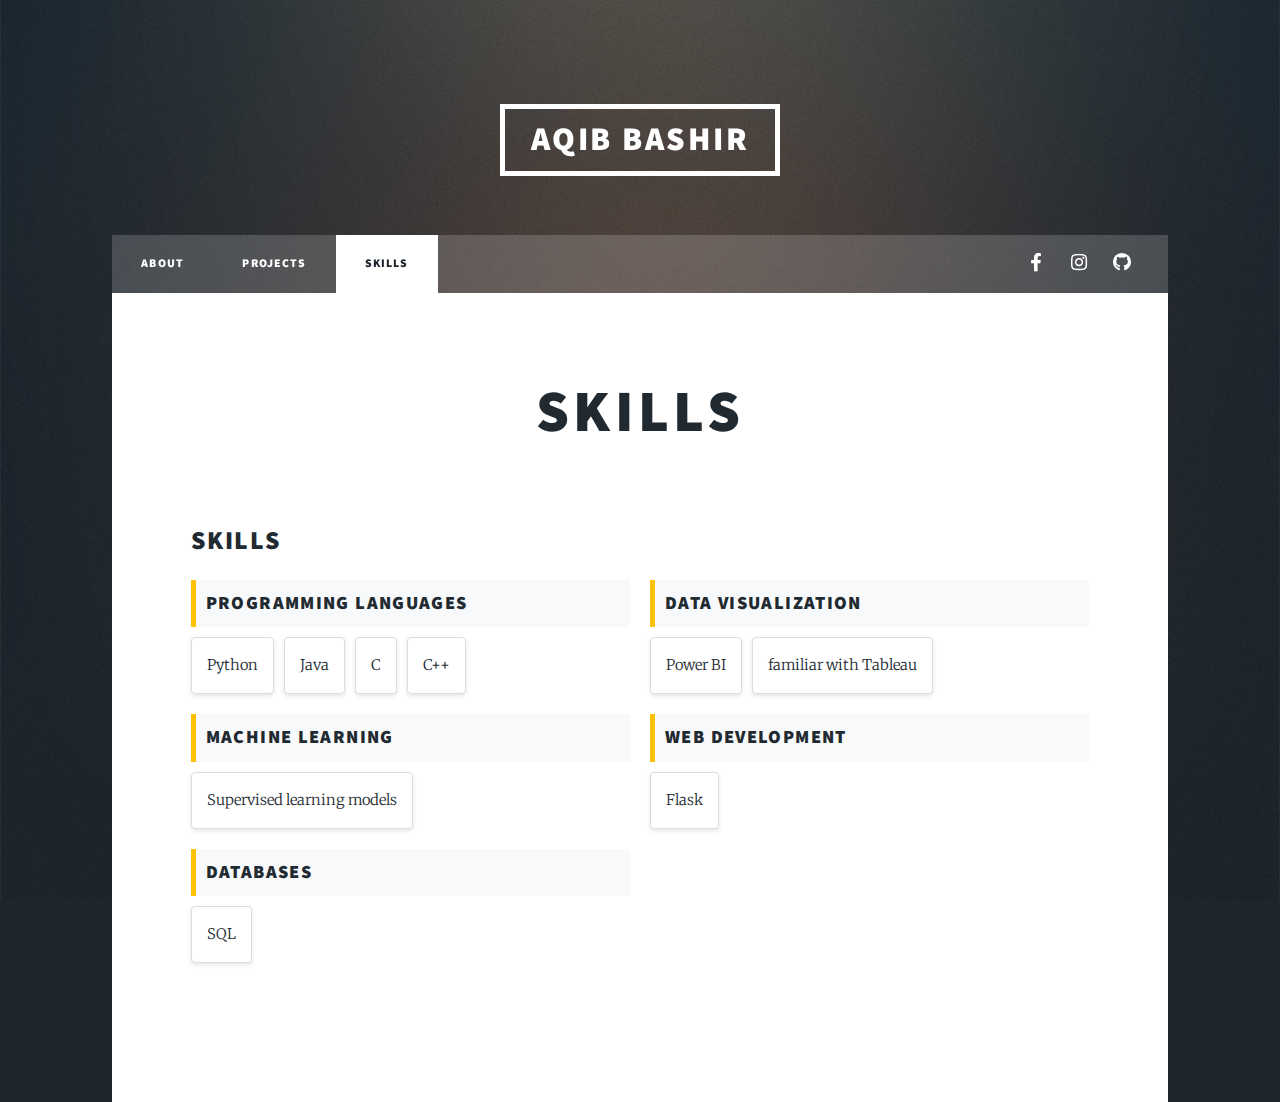
==== commit e4bc81c8: "Merge pull request #13 from RaniaSakrr/patch-13" ====
--- a/elements.html
+++ b/elements.html
@@ -42,8 +42,8 @@
 						<!-- Post -->
 							<section class="post">
 								<header class="major">
-									<h1>Skills<br />
-									Reference</h1>
+									<h1>Skills
+									</h1>
 								</header>
 
 				<style>
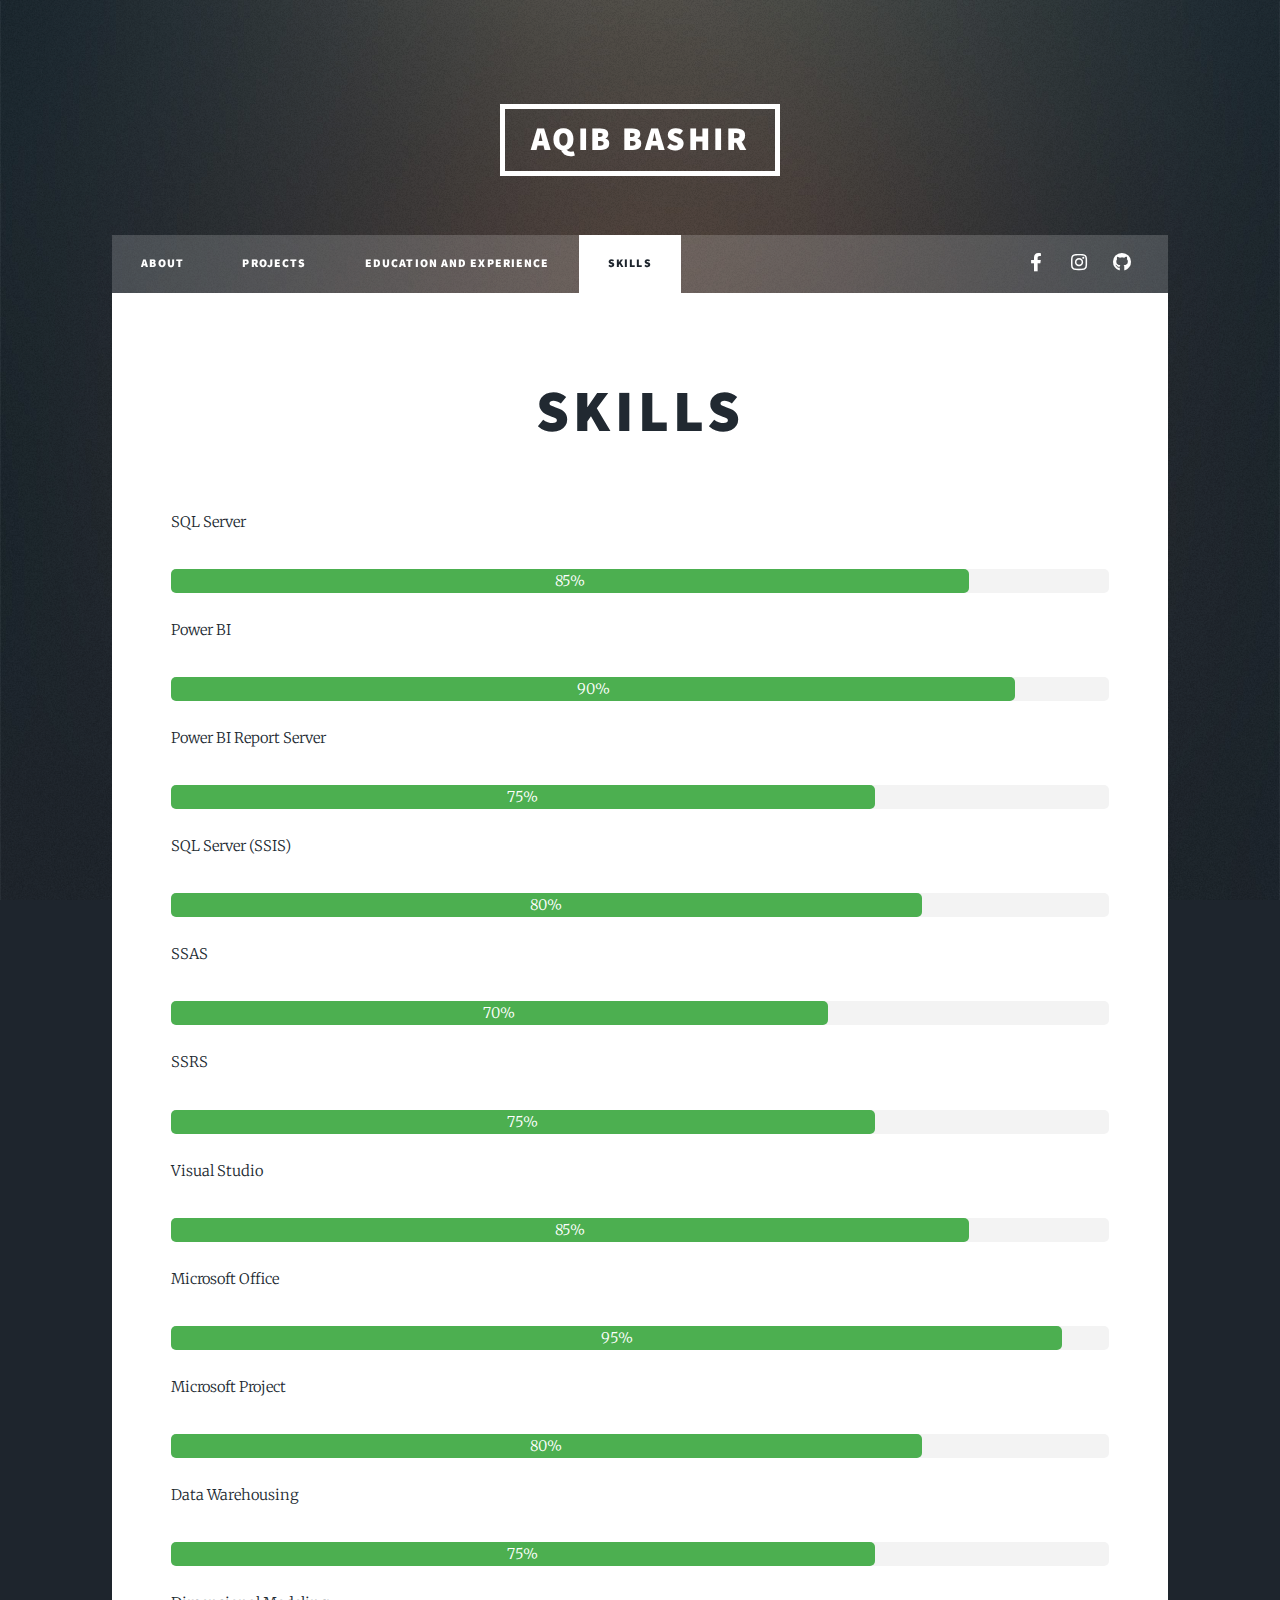
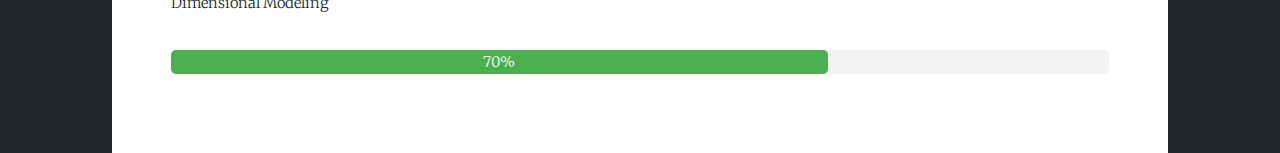
==== commit 2e53d619: "Merge pull request #17 from RaniaSakrr/patch-17" ====
--- a/elements.html
+++ b/elements.html
@@ -1,145 +1,159 @@
 <!DOCTYPE HTML>
 <!--
-	Massively by HTML5 UP
-	html5up.net | @ajlkn
-	Free for personal and commercial use under the CCA 3.0 license (html5up.net/license)
+    Massively by HTML5 UP
+    html5up.net | @ajlkn
+    Free for personal and commercial use under the CCA 3.0 license (html5up.net/license)
 -->
 <html>
-	<head>
-		<title>Aqib Bashir</title>
-		<meta charset="utf-8" />
-		<meta name="viewport" content="width=device-width, initial-scale=1, user-scalable=no" />
-		<link rel="stylesheet" href="assets/css/main.css" />
-		<noscript><link rel="stylesheet" href="assets/css/noscript.css" /></noscript>
-	</head>
-	<body class="is-preload">
+    <head>
+        <title>Aqib Bashir</title>
+        <meta charset="utf-8" />
+        <meta name="viewport" content="width=device-width, initial-scale=1, user-scalable=no" />
+        <link rel="stylesheet" href="assets/css/main.css" />
+        <noscript><link rel="stylesheet" href="assets/css/noscript.css" /></noscript>
+        <style>
+            .skill-container {
+                margin-bottom: 20px;
+            }
+            .progress-bar {
+                width: 100%;
+                background-color: #f3f3f3;
+                border-radius: 5px;
+            }
+            .progress-bar-fill {
+                height: 24px;
+                background-color: #4caf50;
+                border-radius: 5px;
+                text-align: center;
+                line-height: 24px;
+                color: white;
+            }
+        </style>
+    </head>
+    <body class="is-preload">
 
-		<!-- Wrapper -->
-			<div id="wrapper">
+        <!-- Wrapper -->
+            <div id="wrapper">
 
-				<!-- Header -->
-					<header id="header">
-						<a href="index.html" class="logo">Aqib Bashir</a>
-					</header>
+                <!-- Header -->
+                    <header id="header">
+                        <a href="index.html" class="logo">Aqib Bashir</a>
+                    </header>
 
-				<!-- Nav -->
-					<nav id="nav">
-						<ul class="links">
-							<li><a href="index.html">About</a></li>
-							<li><a href="generic.html">Projects</a></li>
-							<li class="active"><a href="elements.html">skills</a></li>
-						</ul>
-						<ul class="icons">
-							<li><a href="https://www.facebook.com/aqib.bashir.35110" class="icon brands fa-facebook-f"><span class="label">Facebook</span></a></li>
-							<li><a href="https://www.instagram.com/aqibbashir853/?hl=en" class="icon brands fa-instagram"><span class="label">Instagram</span></a></li>
-							<li><a href="https://github.com/AkibBashir" class="icon brands fa-github"><span class="label">GitHub</span></a></li>
-							</ul>
-					</nav>
+                <!-- Nav -->
+                    <nav id="nav">
+                        <ul class="links">
+                            <li><a href="index.html">About</a></li>
+                            <li><a href="generic.html">Projects</a></li>
+                            <li><a href="experience.html">Education And Experience</a></li>
+                            <li class="active"><a href="elements.html">Skills</a></li>
+                        </ul>
+                        <ul class="icons">
+                            <li><a href="https://www.facebook.com/aqib.bashir.35110" class="icon brands fa-facebook-f"><span class="label">Facebook</span></a></li>
+                            <li><a href="https://www.instagram.com/aqibbashir853/?hl=en" class="icon brands fa-instagram"><span class="label">Instagram</span></a></li>
+                            <li><a href="https://github.com/AkibBashir" class="icon brands fa-github"><span class="label">GitHub</span></a></li>
+                        </ul>
+                    </nav>
 
-				<!-- Main -->
-					<div id="main">
+                <!-- Main -->
+                    <div id="main">
 
-						<!-- Post -->
-							<section class="post">
-								<header class="major">
-									<h1>Skills
-									</h1>
-								</header>
+                        <!-- Post -->
+                            <section class="post">
+                                <header class="major">
+                                    <h1>Skills</h1>
+                                </header>
+                                
+                                <!-- Skills with Progress Bars -->
+                                <div class="skill-container">
+                                    <p>SQL Server</p>
+                                    <div class="progress-bar">
+                                        <div class="progress-bar-fill" style="width: 85%;">85%</div>
+                                    </div>
+                                </div>
+                                
+                                <div class="skill-container">
+                                    <p>Power BI</p>
+                                    <div class="progress-bar">
+                                        <div class="progress-bar-fill" style="width: 90%;">90%</div>
+                                    </div>
+                                </div>
 
-				<style>
-				    .skills-section {
-					max-width: 1200px;
-					margin: 0 auto;
-					padding: 20px;
-					margin-bottom: 40px; /* Added margin-bottom for spacing */
-				
-				    }
-				    .skills-category {
-					width: calc(50% - 10px);
-					margin-bottom: 20px;
-					box-sizing: border-box;
-				    }
-				    .skills-category h3 {
-					background-color: #f8f9fa;
-					padding: 10px;
-					border-left: 5px solid #ffc107; /* Yellow border */
-					margin-bottom: 10px;
-				    }
-				    .skills-list {
-					display: flex;
-					flex-wrap: wrap;
-					gap: 10px;
-				    }
-				    .skill-item {
-					background-color: #fff;
-					border: 1px solid #ddd;
-					border-radius: 4px;
-					padding: 10px 15px;
-					box-shadow: 0 2px 4px rgba(0,0,0,0.1);
-					text-align: center;
-				    }
-				    .skills-row {
-					display: flex;
-					flex-wrap: wrap;
-					gap: 20px;
-				    }
-				</style>
-				
-				<div class="skills-section">
-				    <h2 class="text-center mb-4">Skills</h2>
-				
-				    <div class="skills-row">
-					<div class="skills-category">
-					    <h3>Programming Languages</h3>
-					    <div class="skills-list">
-						<div class="skill-item">Python</div>
-						<div class="skill-item">Java</div>
-						<div class="skill-item">C</div>
-						<div class="skill-item">C++</div>
-					    </div>
-					</div>
-					    <div class="skills-category">
-					    <h3>Data Visualization</h3>
-					    <div class="skills-list">
-						<div class="skill-item">Power BI</div>
-						<div class="skill-item">familiar with Tableau</div>
-					    </div>
-					</div>
-				    </div>
-				    <div class="skills-row">
-					<div class="skills-category">
-					    <h3>Machine Learning</h3>
-					    <div class="skills-list">
-						<div class="skill-item">Supervised learning models</div>
-					    </div>
-					</div>
-					<div class="skills-category">
-					    <h3>Web Development</h3>
-					    <div class="skills-list">
-						<div class="skill-item">Flask</div>
-					    </div>
-					</div>
-				    </div>
-				    <div class="skills-row">
-					<div class="skills-category">
-					    <h3>Databases</h3>
-					    <div class="skills-list">
-						<div class="skill-item">SQL</div>
-					    </div>
-					</div>   
-				    </div>
-				</div>
+                                <div class="skill-container">
+                                    <p>Power BI Report Server</p>
+                                    <div class="progress-bar">
+                                        <div class="progress-bar-fill" style="width: 75%;">75%</div>
+                                    </div>
+                                </div>
 
+                                <div class="skill-container">
+                                    <p>SQL Server (SSIS)</p>
+                                    <div class="progress-bar">
+                                        <div class="progress-bar-fill" style="width: 80%;">80%</div>
+                                    </div>
+                                </div>
 
+                                <div class="skill-container">
+                                    <p>SSAS</p>
+                                    <div class="progress-bar">
+                                        <div class="progress-bar-fill" style="width: 70%;">70%</div>
+                                    </div>
+                                </div>
 
-		<!-- Scripts -->
-			<script src="assets/js/jquery.min.js"></script>
-			<script src="assets/js/jquery.scrollex.min.js"></script>
-			<script src="assets/js/jquery.scrolly.min.js"></script>
-			<script src="assets/js/browser.min.js"></script>
-			<script src="assets/js/breakpoints.min.js"></script>
-			<script src="assets/js/util.js"></script>
-			<script src="assets/js/main.js"></script>
+                                <div class="skill-container">
+                                    <p>SSRS</p>
+                                    <div class="progress-bar">
+                                        <div class="progress-bar-fill" style="width: 75%;">75%</div>
+                                    </div>
+                                </div>
 
-	</body>
+                                <div class="skill-container">
+                                    <p>Visual Studio</p>
+                                    <div class="progress-bar">
+                                        <div class="progress-bar-fill" style="width: 85%;">85%</div>
+                                    </div>
+                                </div>
+
+                                <div class="skill-container">
+                                    <p>Microsoft Office</p>
+                                    <div class="progress-bar">
+                                        <div class="progress-bar-fill" style="width: 95%;">95%</div>
+                                    </div>
+                                </div>
+
+                                <div class="skill-container">
+                                    <p>Microsoft Project</p>
+                                    <div class="progress-bar">
+                                        <div class="progress-bar-fill" style="width: 80%;">80%</div>
+                                    </div>
+                                </div>
+
+                                <div class="skill-container">
+                                    <p>Data Warehousing</p>
+                                    <div class="progress-bar">
+                                        <div class="progress-bar-fill" style="width: 75%;">75%</div>
+                                    </div>
+                                </div>
+
+                                <div class="skill-container">
+                                    <p>Dimensional Modeling</p>
+                                    <div class="progress-bar">
+                                        <div class="progress-bar-fill" style="width: 70%;">70%</div>
+                                    </div>
+                                </div>
+
+                            </section>
+
+                    </div>
+
+        <!-- Scripts -->
+            <script src="assets/js/jquery.min.js"></script>
+            <script src="assets/js/jquery.scrollex.min.js"></script>
+            <script src="assets/js/jquery.scrolly.min.js"></script>
+            <script src="assets/js/browser.min.js"></script>
+            <script src="assets/js/breakpoints.min.js"></script>
+            <script src="assets/js/util.js"></script>
+            <script src="assets/js/main.js"></script>
+
+    </body>
 </html>
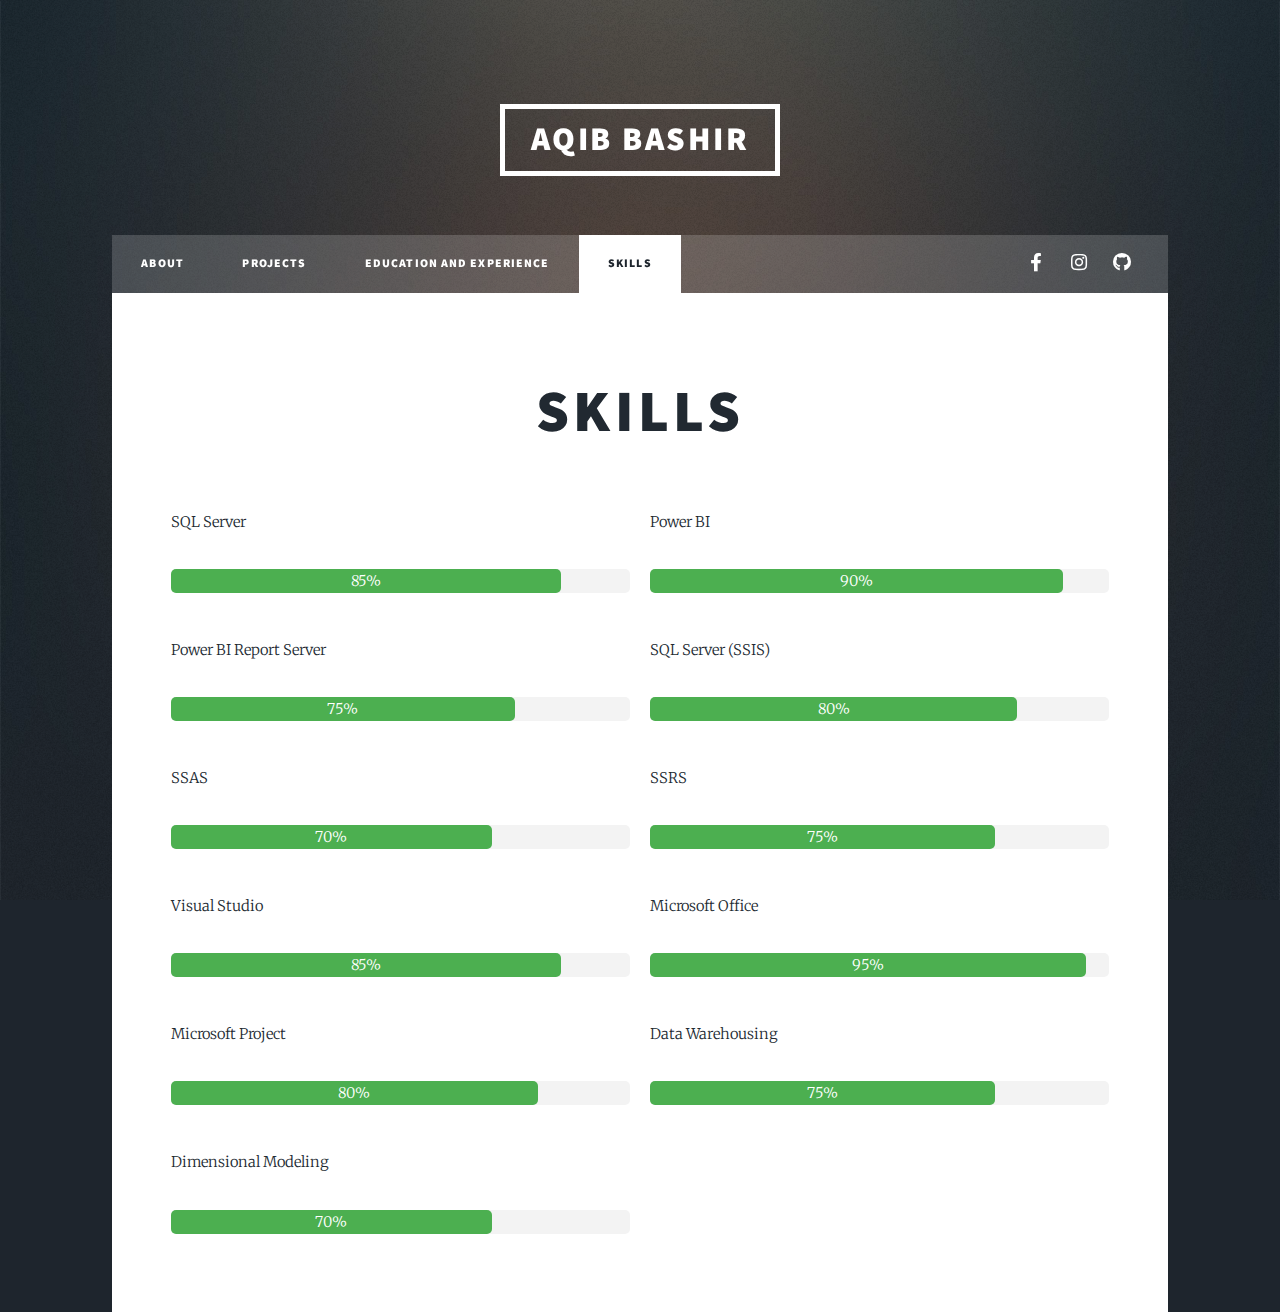
==== commit 30e8bb28: "Update elements.html" ====
--- a/elements.html
+++ b/elements.html
@@ -12,6 +12,11 @@
         <link rel="stylesheet" href="assets/css/main.css" />
         <noscript><link rel="stylesheet" href="assets/css/noscript.css" /></noscript>
         <style>
+            .skills-grid {
+                display: grid;
+                grid-template-columns: 1fr 1fr;
+                gap: 20px;
+            }
             .skill-container {
                 margin-bottom: 20px;
             }
@@ -63,82 +68,84 @@
                                 <header class="major">
                                     <h1>Skills</h1>
                                 </header>
-                                
-                                <!-- Skills with Progress Bars -->
-                                <div class="skill-container">
-                                    <p>SQL Server</p>
-                                    <div class="progress-bar">
-                                        <div class="progress-bar-fill" style="width: 85%;">85%</div>
+
+                                <!-- Skills in two columns with Progress Bars -->
+                                <div class="skills-grid">
+                                    <div class="skill-container">
+                                        <p>SQL Server</p>
+                                        <div class="progress-bar">
+                                            <div class="progress-bar-fill" style="width: 85%;">85%</div>
+                                        </div>
                                     </div>
-                                </div>
-                                
-                                <div class="skill-container">
-                                    <p>Power BI</p>
-                                    <div class="progress-bar">
-                                        <div class="progress-bar-fill" style="width: 90%;">90%</div>
+                                    
+                                    <div class="skill-container">
+                                        <p>Power BI</p>
+                                        <div class="progress-bar">
+                                            <div class="progress-bar-fill" style="width: 90%;">90%</div>
+                                        </div>
                                     </div>
-                                </div>
 
-                                <div class="skill-container">
-                                    <p>Power BI Report Server</p>
-                                    <div class="progress-bar">
-                                        <div class="progress-bar-fill" style="width: 75%;">75%</div>
+                                    <div class="skill-container">
+                                        <p>Power BI Report Server</p>
+                                        <div class="progress-bar">
+                                            <div class="progress-bar-fill" style="width: 75%;">75%</div>
+                                        </div>
                                     </div>
-                                </div>
 
-                                <div class="skill-container">
-                                    <p>SQL Server (SSIS)</p>
-                                    <div class="progress-bar">
-                                        <div class="progress-bar-fill" style="width: 80%;">80%</div>
+                                    <div class="skill-container">
+                                        <p>SQL Server (SSIS)</p>
+                                        <div class="progress-bar">
+                                            <div class="progress-bar-fill" style="width: 80%;">80%</div>
+                                        </div>
                                     </div>
-                                </div>
 
-                                <div class="skill-container">
-                                    <p>SSAS</p>
-                                    <div class="progress-bar">
-                                        <div class="progress-bar-fill" style="width: 70%;">70%</div>
+                                    <div class="skill-container">
+                                        <p>SSAS</p>
+                                        <div class="progress-bar">
+                                            <div class="progress-bar-fill" style="width: 70%;">70%</div>
+                                        </div>
                                     </div>
-                                </div>
 
-                                <div class="skill-container">
-                                    <p>SSRS</p>
-                                    <div class="progress-bar">
-                                        <div class="progress-bar-fill" style="width: 75%;">75%</div>
+                                    <div class="skill-container">
+                                        <p>SSRS</p>
+                                        <div class="progress-bar">
+                                            <div class="progress-bar-fill" style="width: 75%;">75%</div>
+                                        </div>
                                     </div>
-                                </div>
 
-                                <div class="skill-container">
-                                    <p>Visual Studio</p>
-                                    <div class="progress-bar">
-                                        <div class="progress-bar-fill" style="width: 85%;">85%</div>
+                                    <div class="skill-container">
+                                        <p>Visual Studio</p>
+                                        <div class="progress-bar">
+                                            <div class="progress-bar-fill" style="width: 85%;">85%</div>
+                                        </div>
                                     </div>
-                                </div>
 
-                                <div class="skill-container">
-                                    <p>Microsoft Office</p>
-                                    <div class="progress-bar">
-                                        <div class="progress-bar-fill" style="width: 95%;">95%</div>
+                                    <div class="skill-container">
+                                        <p>Microsoft Office</p>
+                                        <div class="progress-bar">
+                                            <div class="progress-bar-fill" style="width: 95%;">95%</div>
+                                        </div>
                                     </div>
-                                </div>
 
-                                <div class="skill-container">
-                                    <p>Microsoft Project</p>
-                                    <div class="progress-bar">
-                                        <div class="progress-bar-fill" style="width: 80%;">80%</div>
+                                    <div class="skill-container">
+                                        <p>Microsoft Project</p>
+                                        <div class="progress-bar">
+                                            <div class="progress-bar-fill" style="width: 80%;">80%</div>
+                                        </div>
                                     </div>
-                                </div>
 
-                                <div class="skill-container">
-                                    <p>Data Warehousing</p>
-                                    <div class="progress-bar">
-                                        <div class="progress-bar-fill" style="width: 75%;">75%</div>
+                                    <div class="skill-container">
+                                        <p>Data Warehousing</p>
+                                        <div class="progress-bar">
+                                            <div class="progress-bar-fill" style="width: 75%;">75%</div>
+                                        </div>
                                     </div>
-                                </div>
 
-                                <div class="skill-container">
-                                    <p>Dimensional Modeling</p>
-                                    <div class="progress-bar">
-                                        <div class="progress-bar-fill" style="width: 70%;">70%</div>
+                                    <div class="skill-container">
+                                        <p>Dimensional Modeling</p>
+                                        <div class="progress-bar">
+                                            <div class="progress-bar-fill" style="width: 70%;">70%</div>
+                                        </div>
                                     </div>
                                 </div>
 
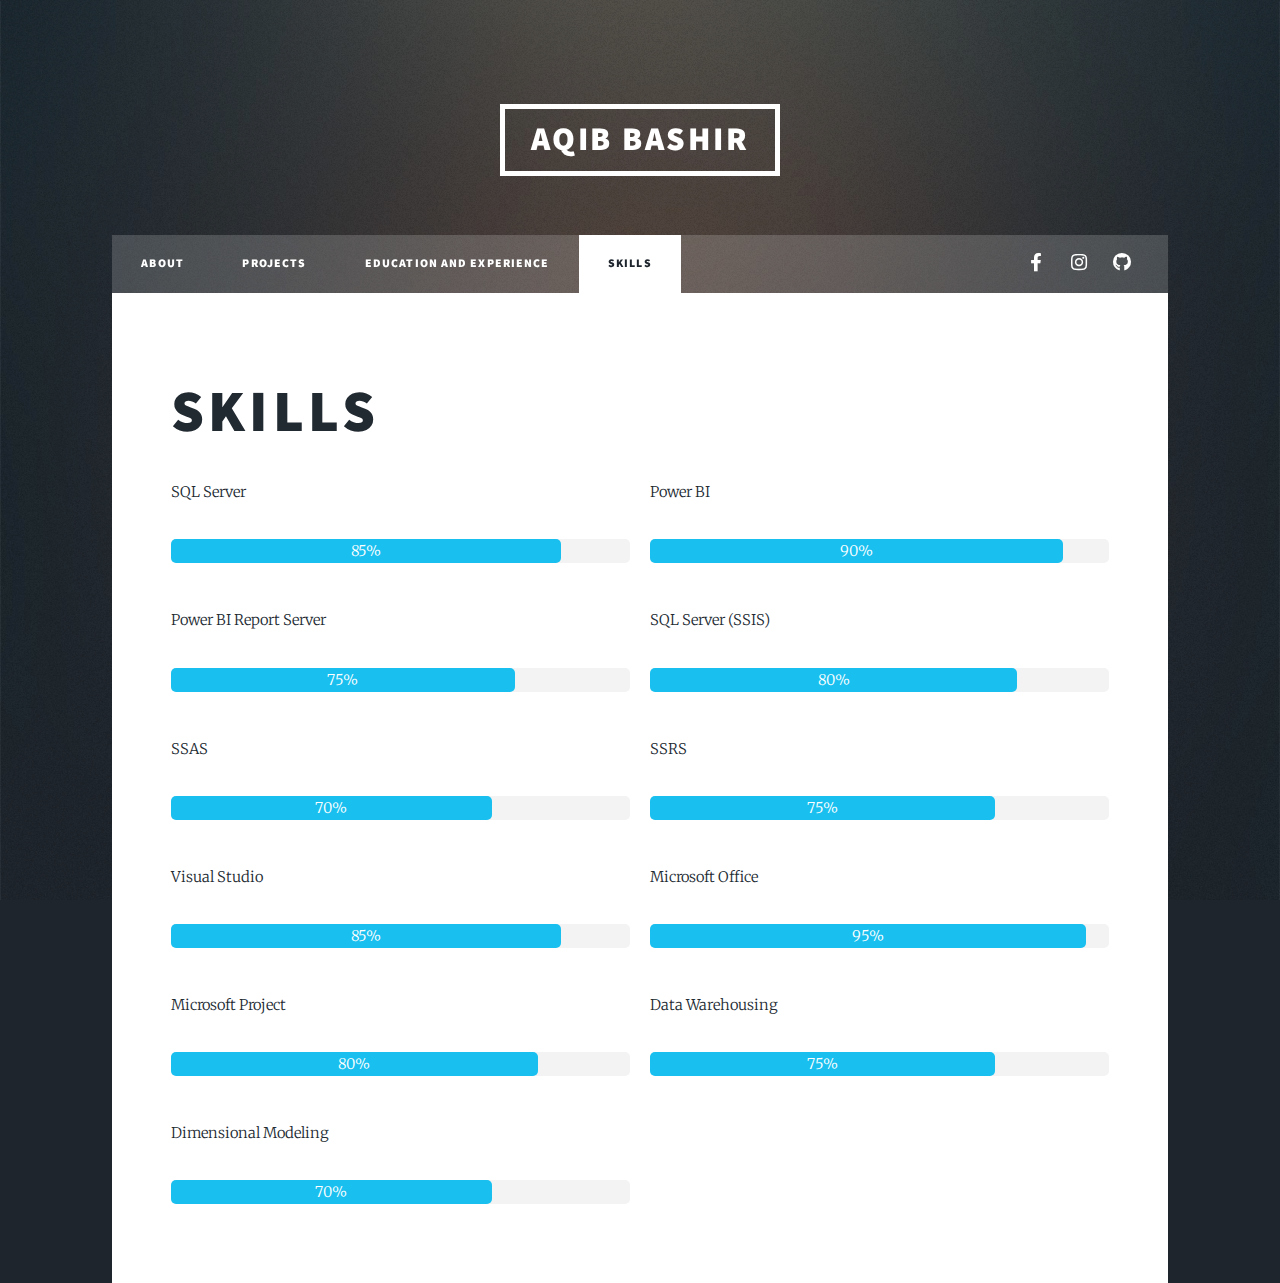
==== commit c82285e3: "Update elements.html" ====
--- a/elements.html
+++ b/elements.html
@@ -27,7 +27,7 @@
             }
             .progress-bar-fill {
                 height: 24px;
-                background-color: #4caf50;
+                background-color: #18bfef;
                 border-radius: 5px;
                 text-align: center;
                 line-height: 24px;
@@ -65,9 +65,7 @@
 
                         <!-- Post -->
                             <section class="post">
-                                <header class="major">
                                     <h1>Skills</h1>
-                                </header>
 
                                 <!-- Skills in two columns with Progress Bars -->
                                 <div class="skills-grid">
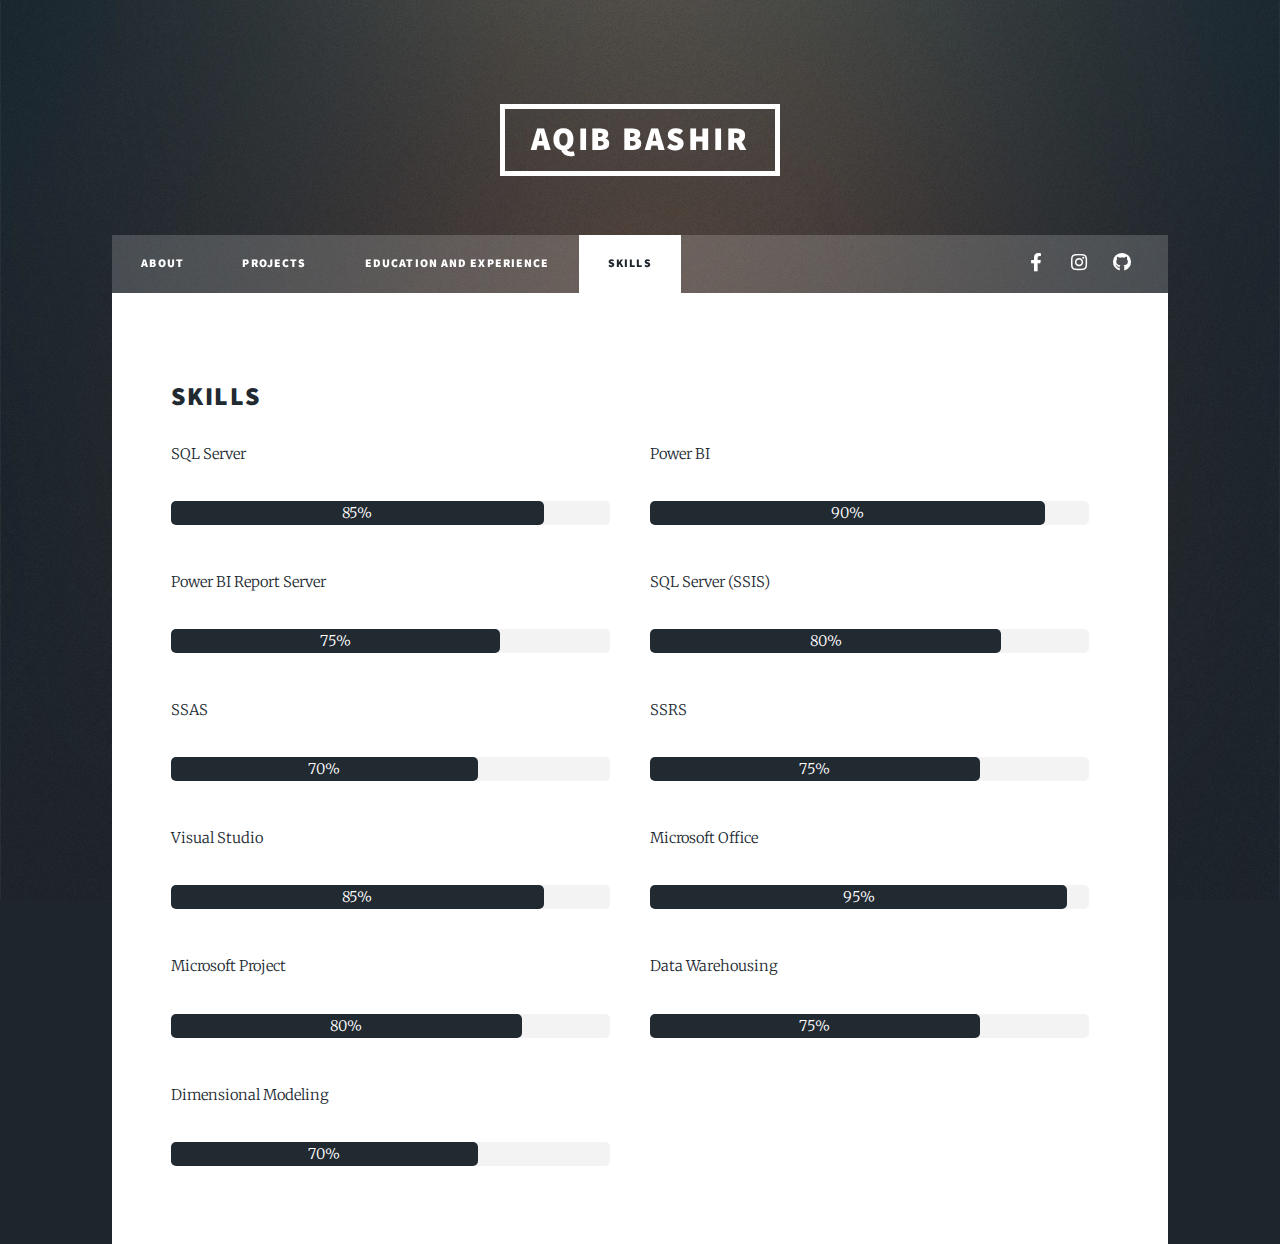
==== commit 9bdefd8c: "Merge pull request #29 from RaniaSakrr/patch-29" ====
--- a/elements.html
+++ b/elements.html
@@ -17,6 +17,10 @@
                 grid-template-columns: 1fr 1fr;
                 gap: 20px;
             }
+            .skills-grid > div {
+                padding-right: 20px;
+            }
+
             .skill-container {
                 margin-bottom: 20px;
             }
@@ -27,7 +31,7 @@
             }
             .progress-bar-fill {
                 height: 24px;
-                background-color: #18bfef;
+                background-color: #212931;
                 border-radius: 5px;
                 text-align: center;
                 line-height: 24px;
@@ -65,7 +69,9 @@
 
                         <!-- Post -->
                             <section class="post">
-                                    <h1>Skills</h1>
+                                <div>
+                                    <h2>skills</h2>
+                                </div>
 
                                 <!-- Skills in two columns with Progress Bars -->
                                 <div class="skills-grid">
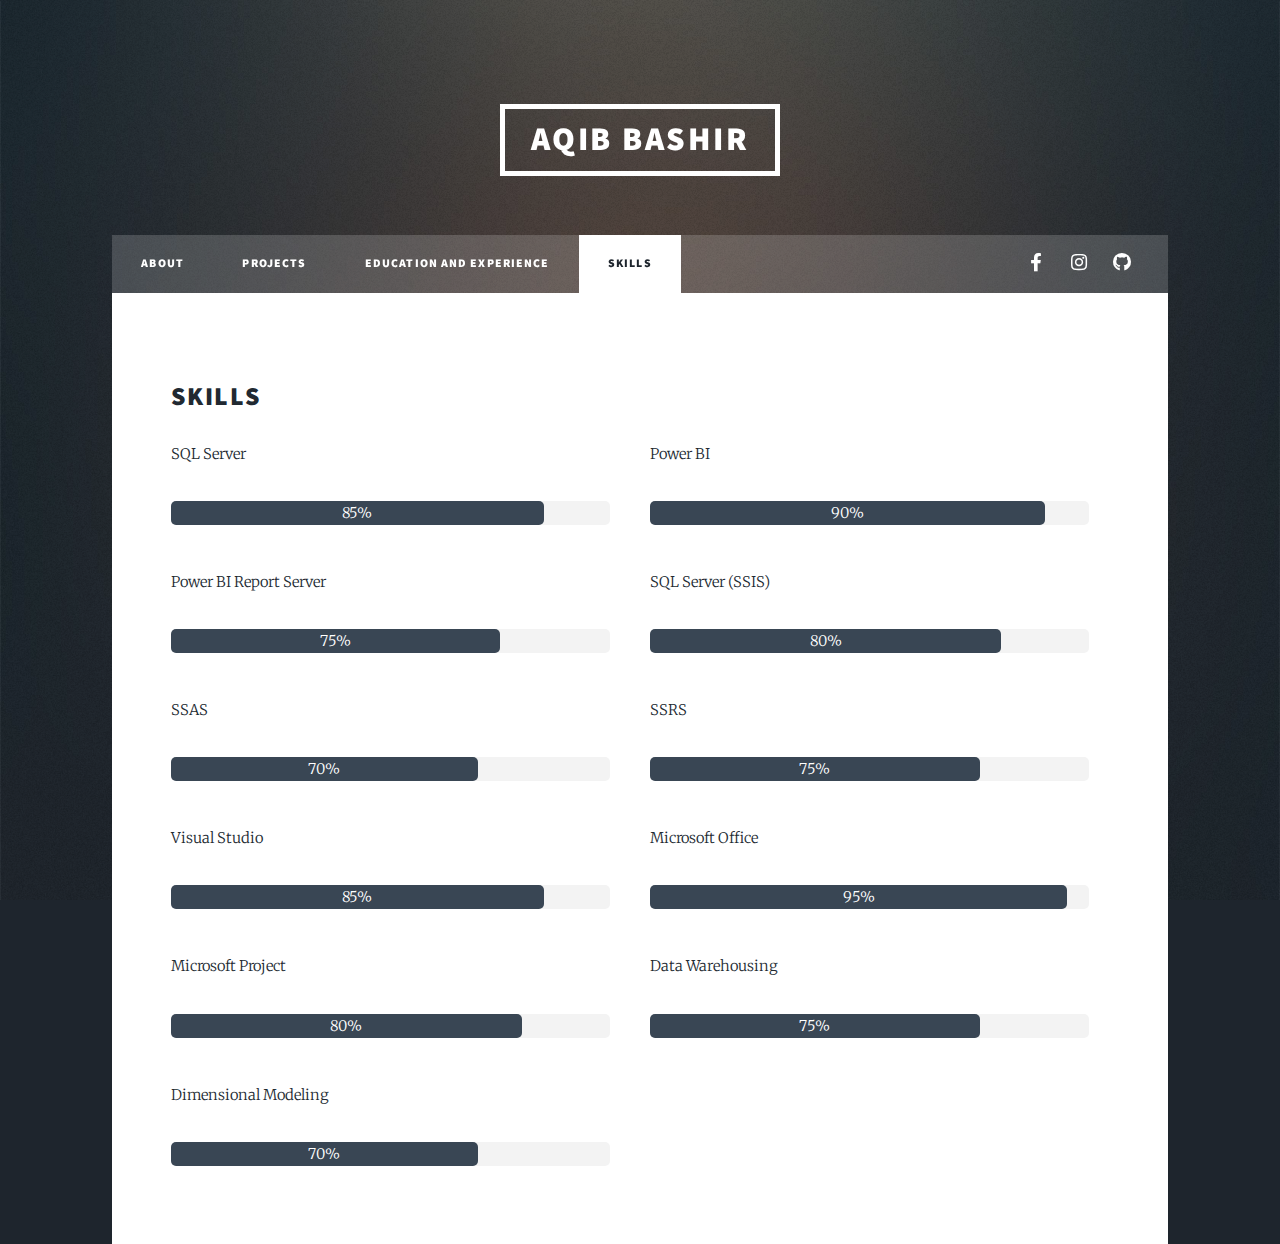
==== commit 781284b7: "Update elements.html" ====
--- a/elements.html
+++ b/elements.html
@@ -31,7 +31,7 @@
             }
             .progress-bar-fill {
                 height: 24px;
-                background-color: #212931;
+                background-color: #394654;
                 border-radius: 5px;
                 text-align: center;
                 line-height: 24px;
